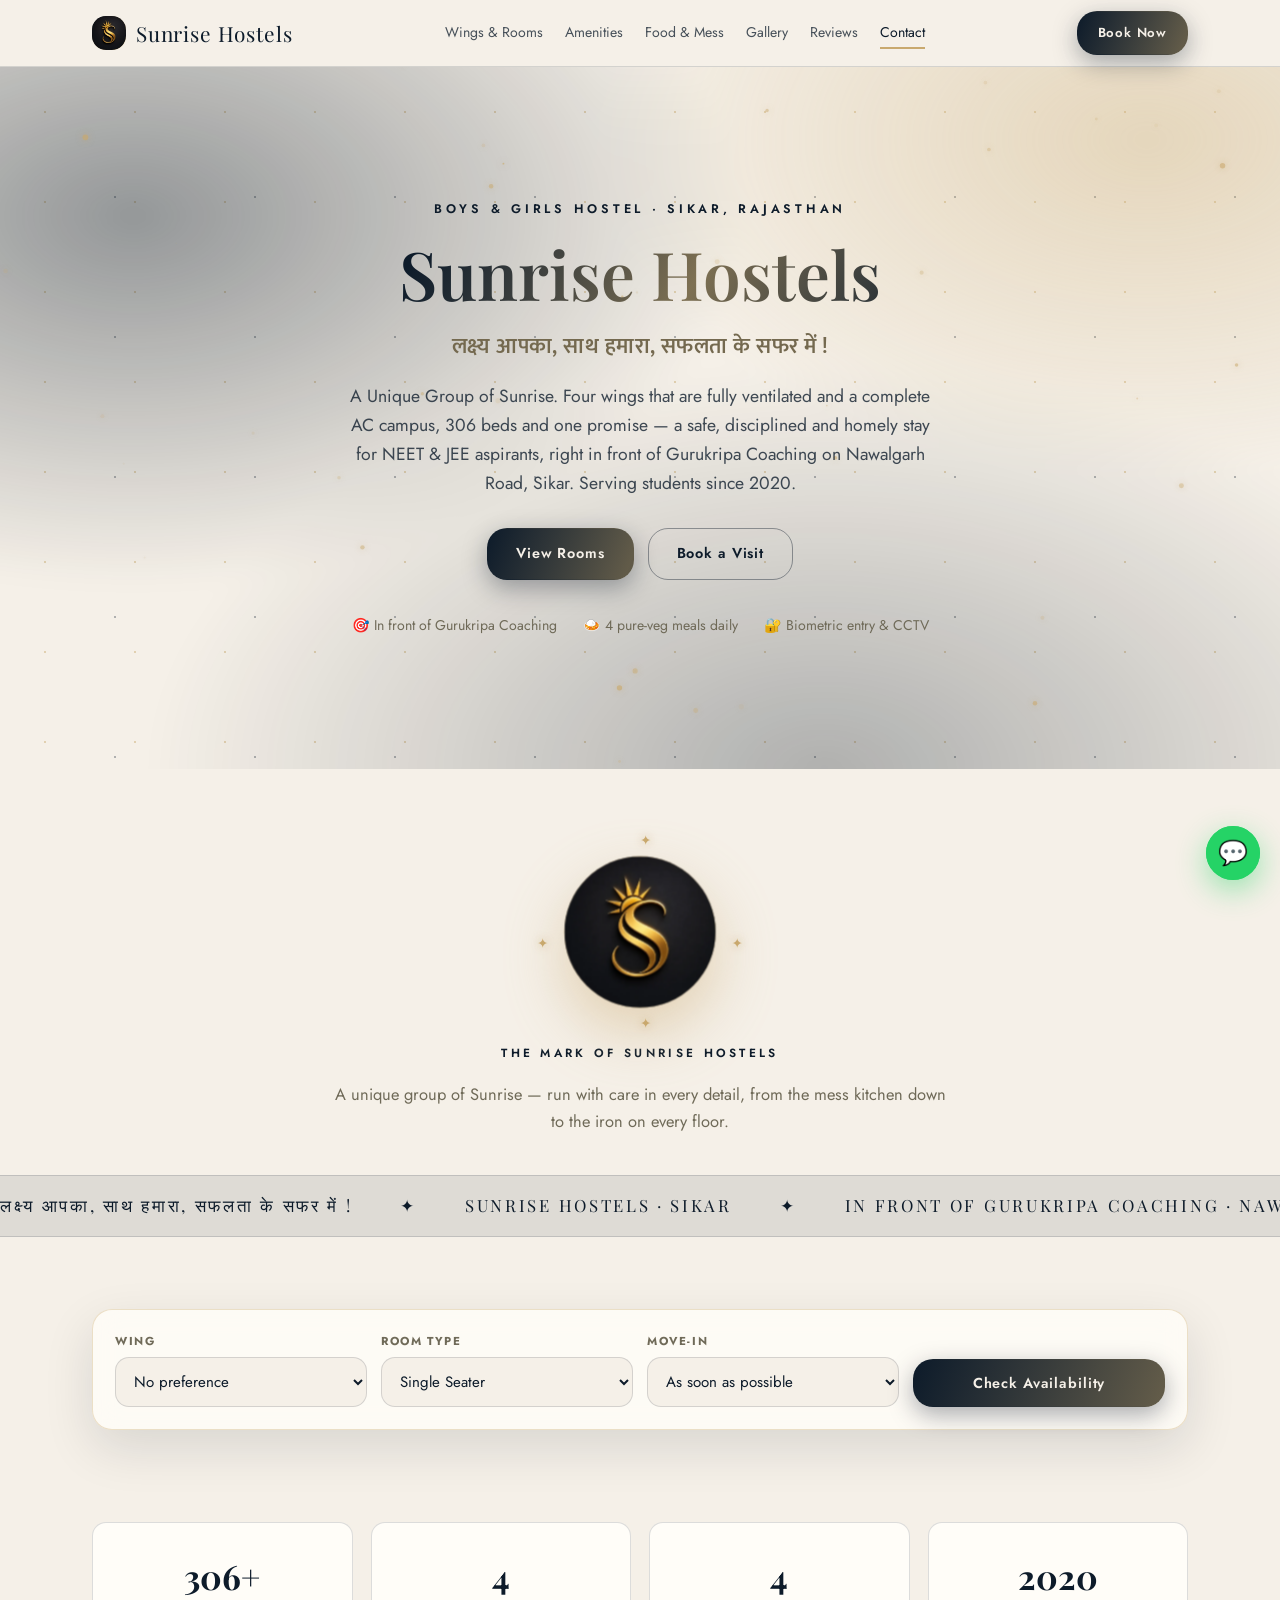
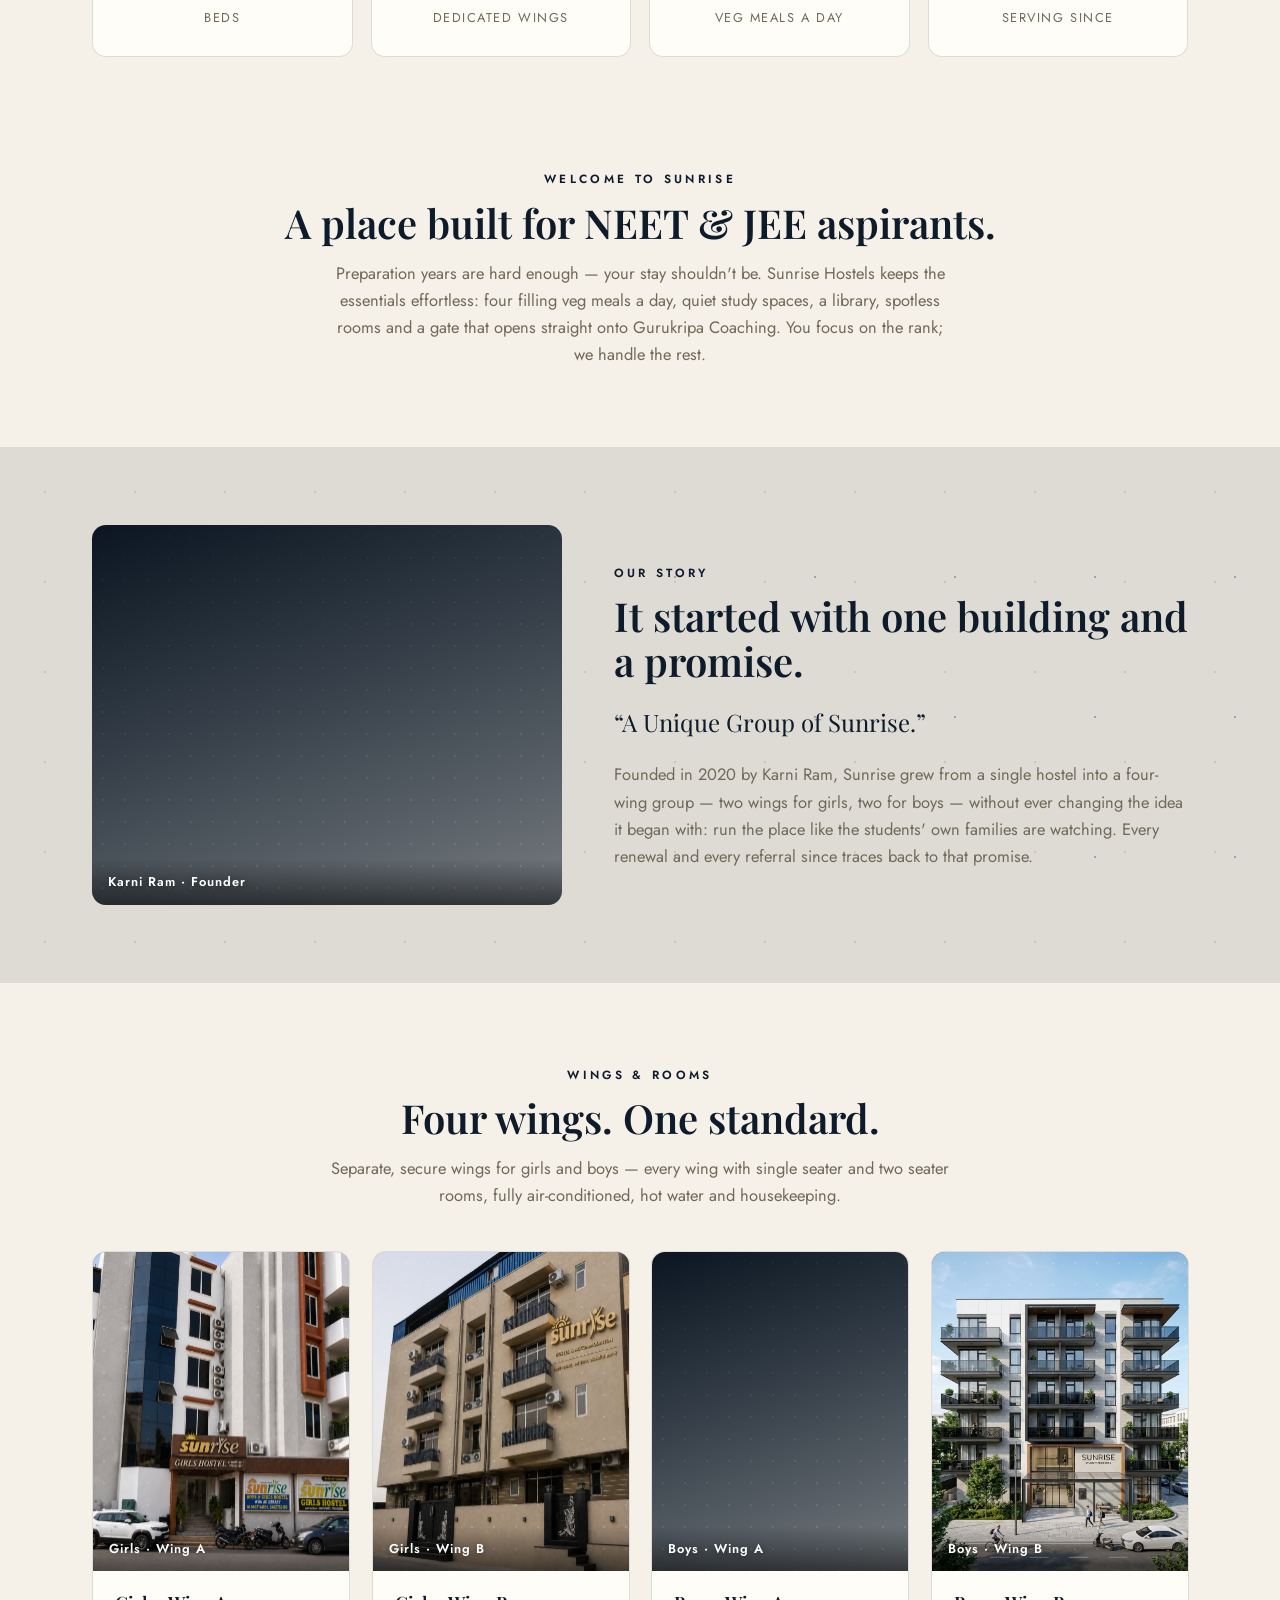
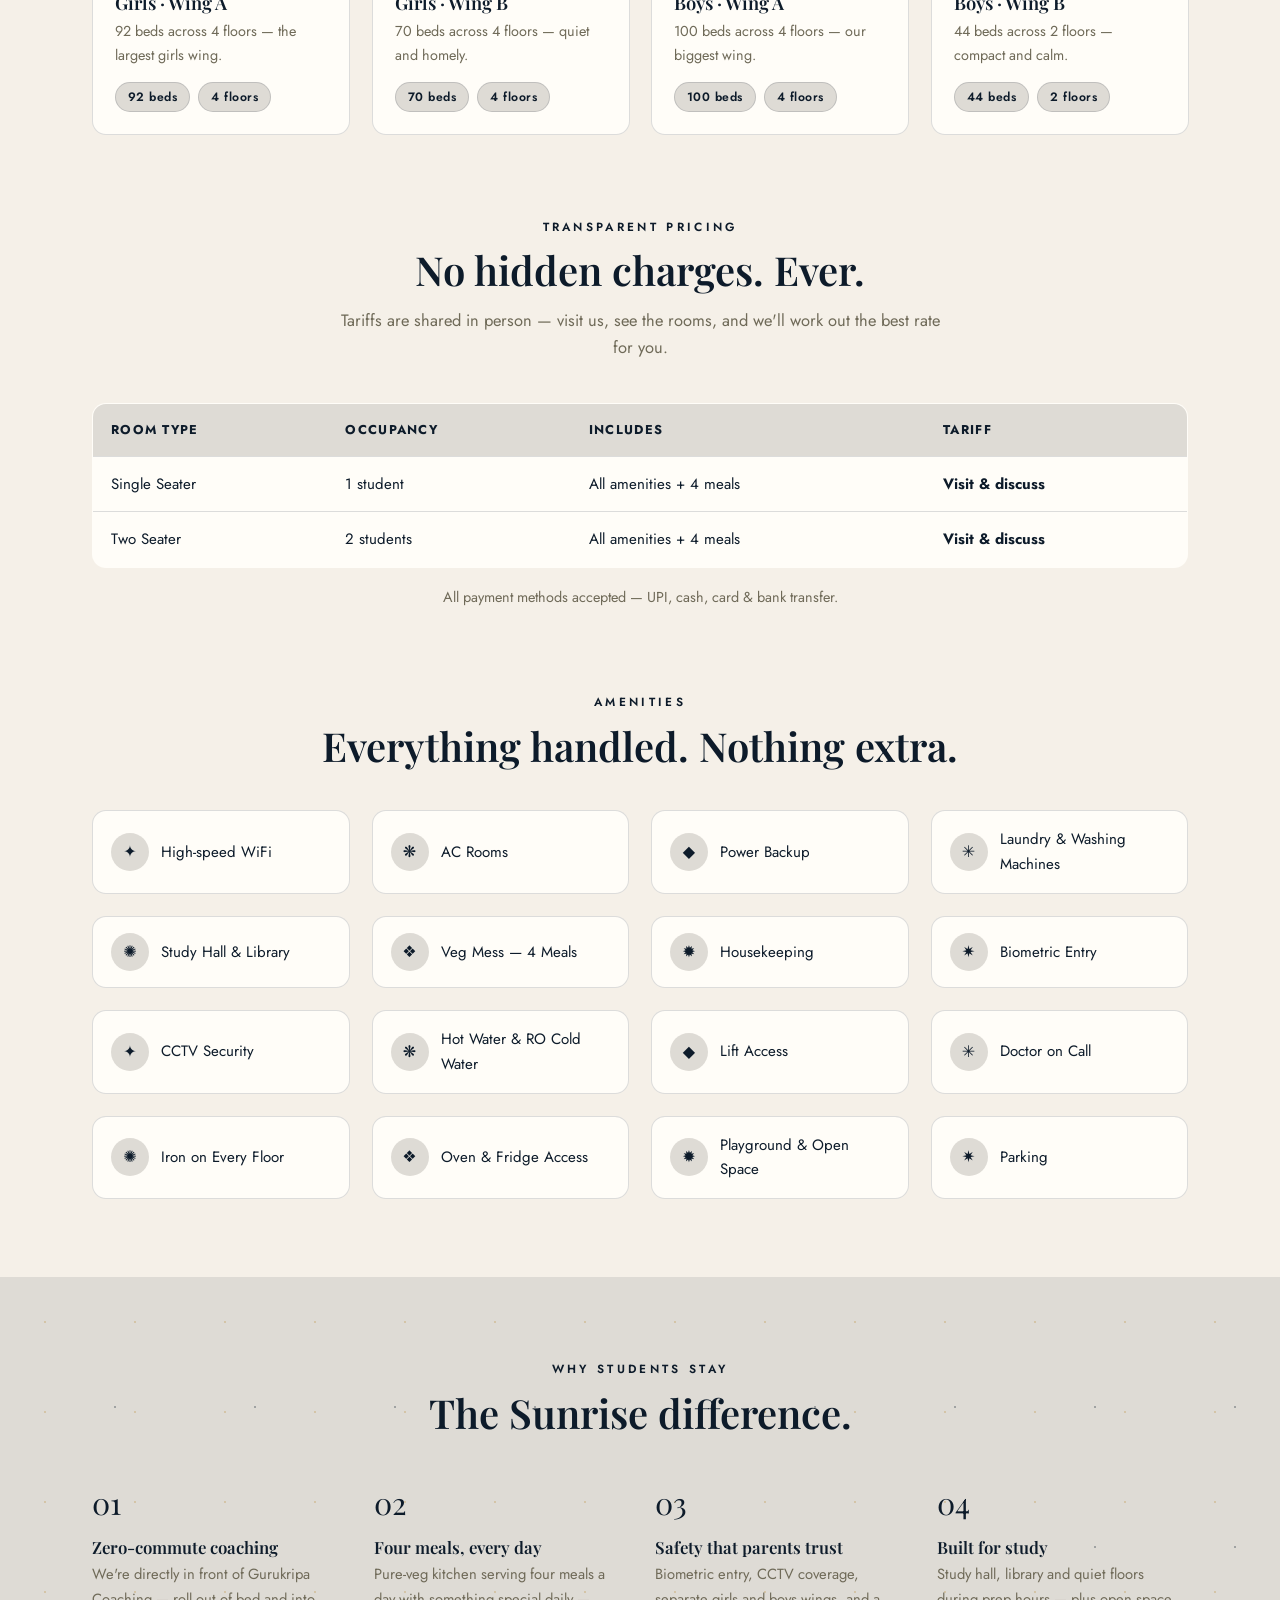
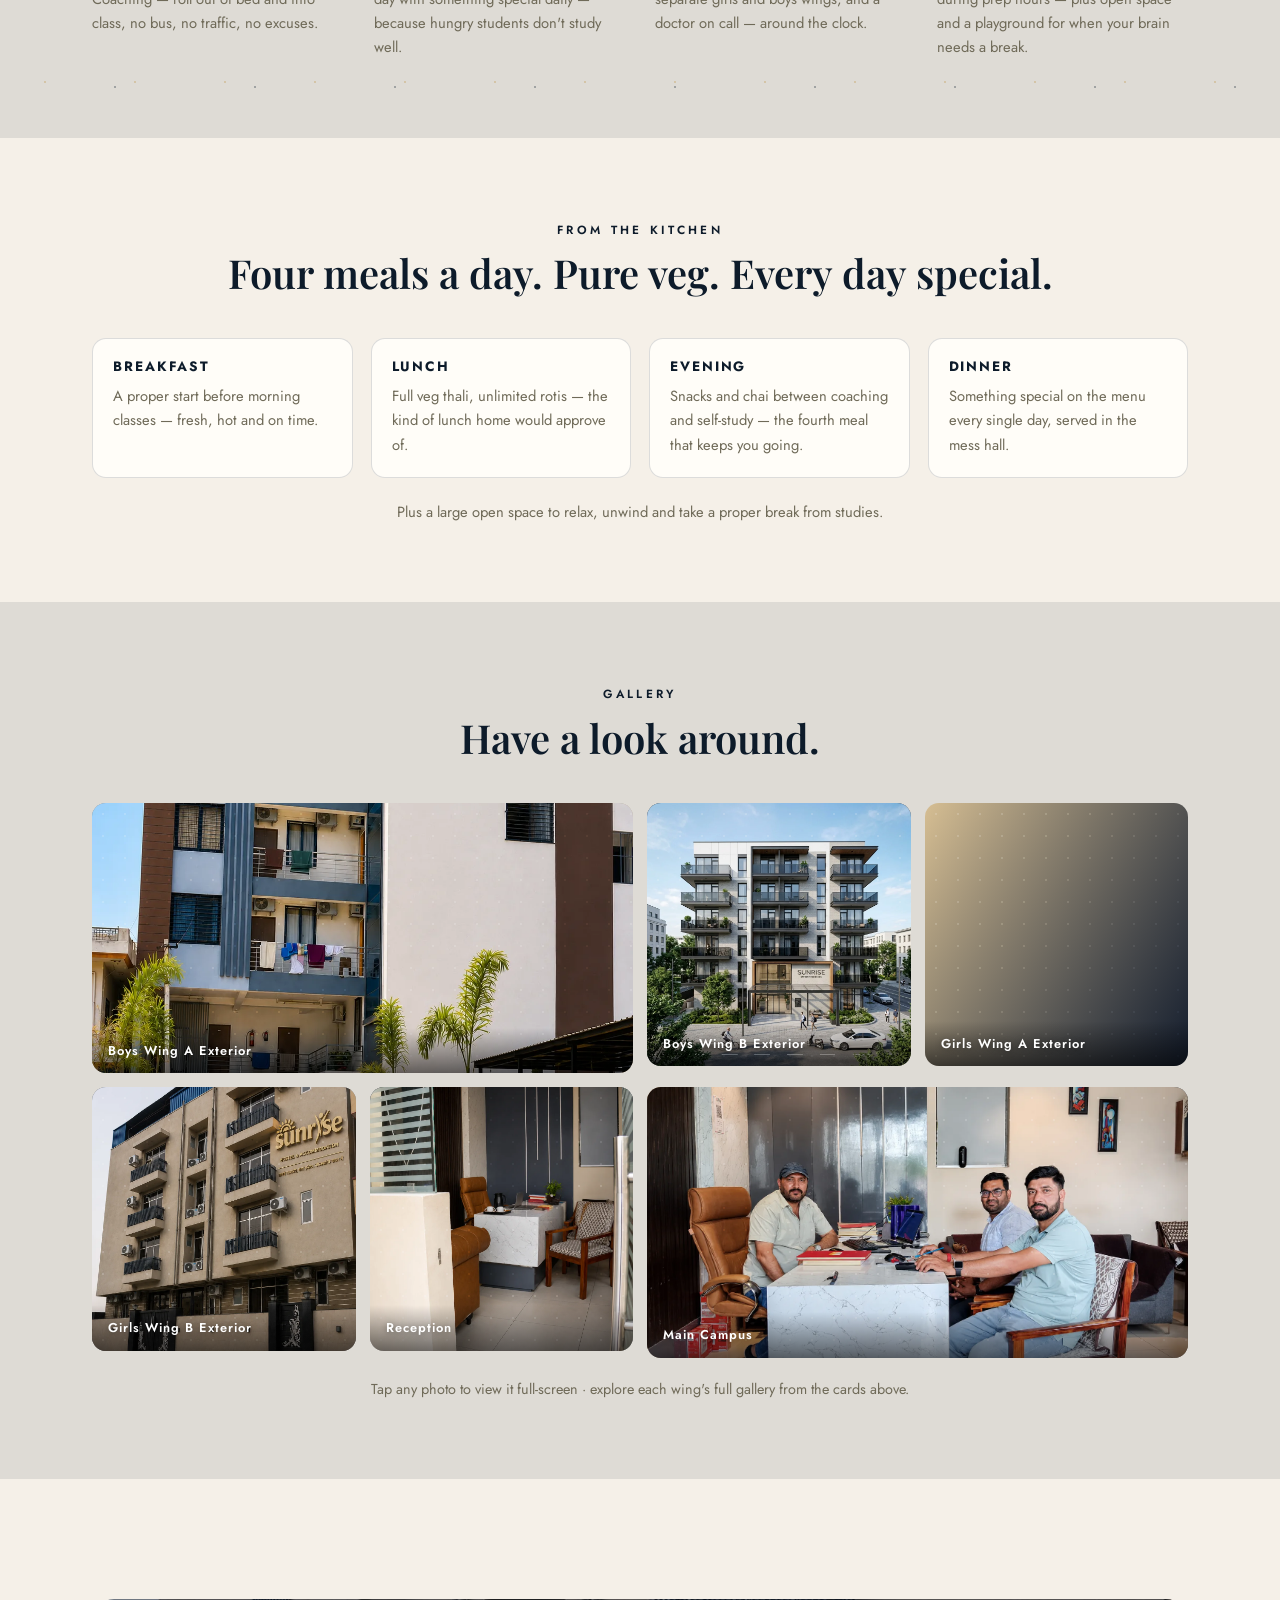
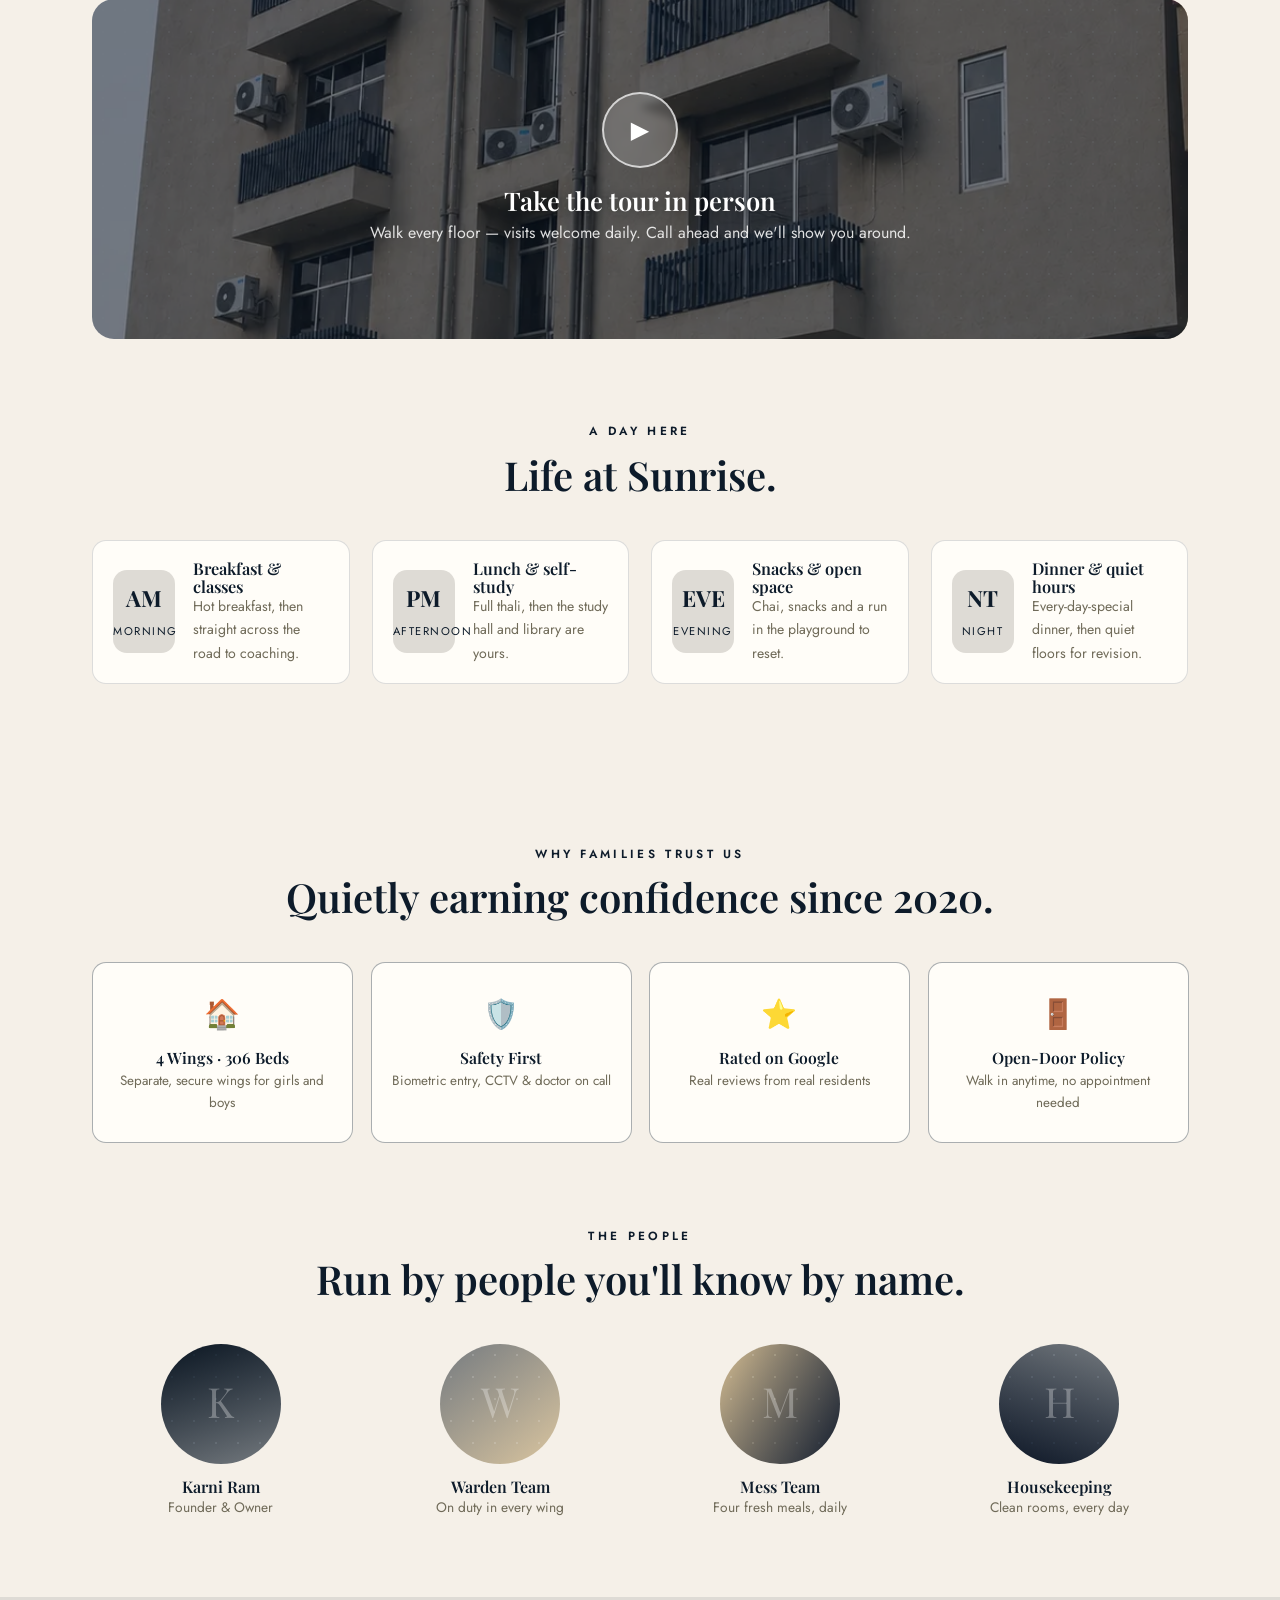
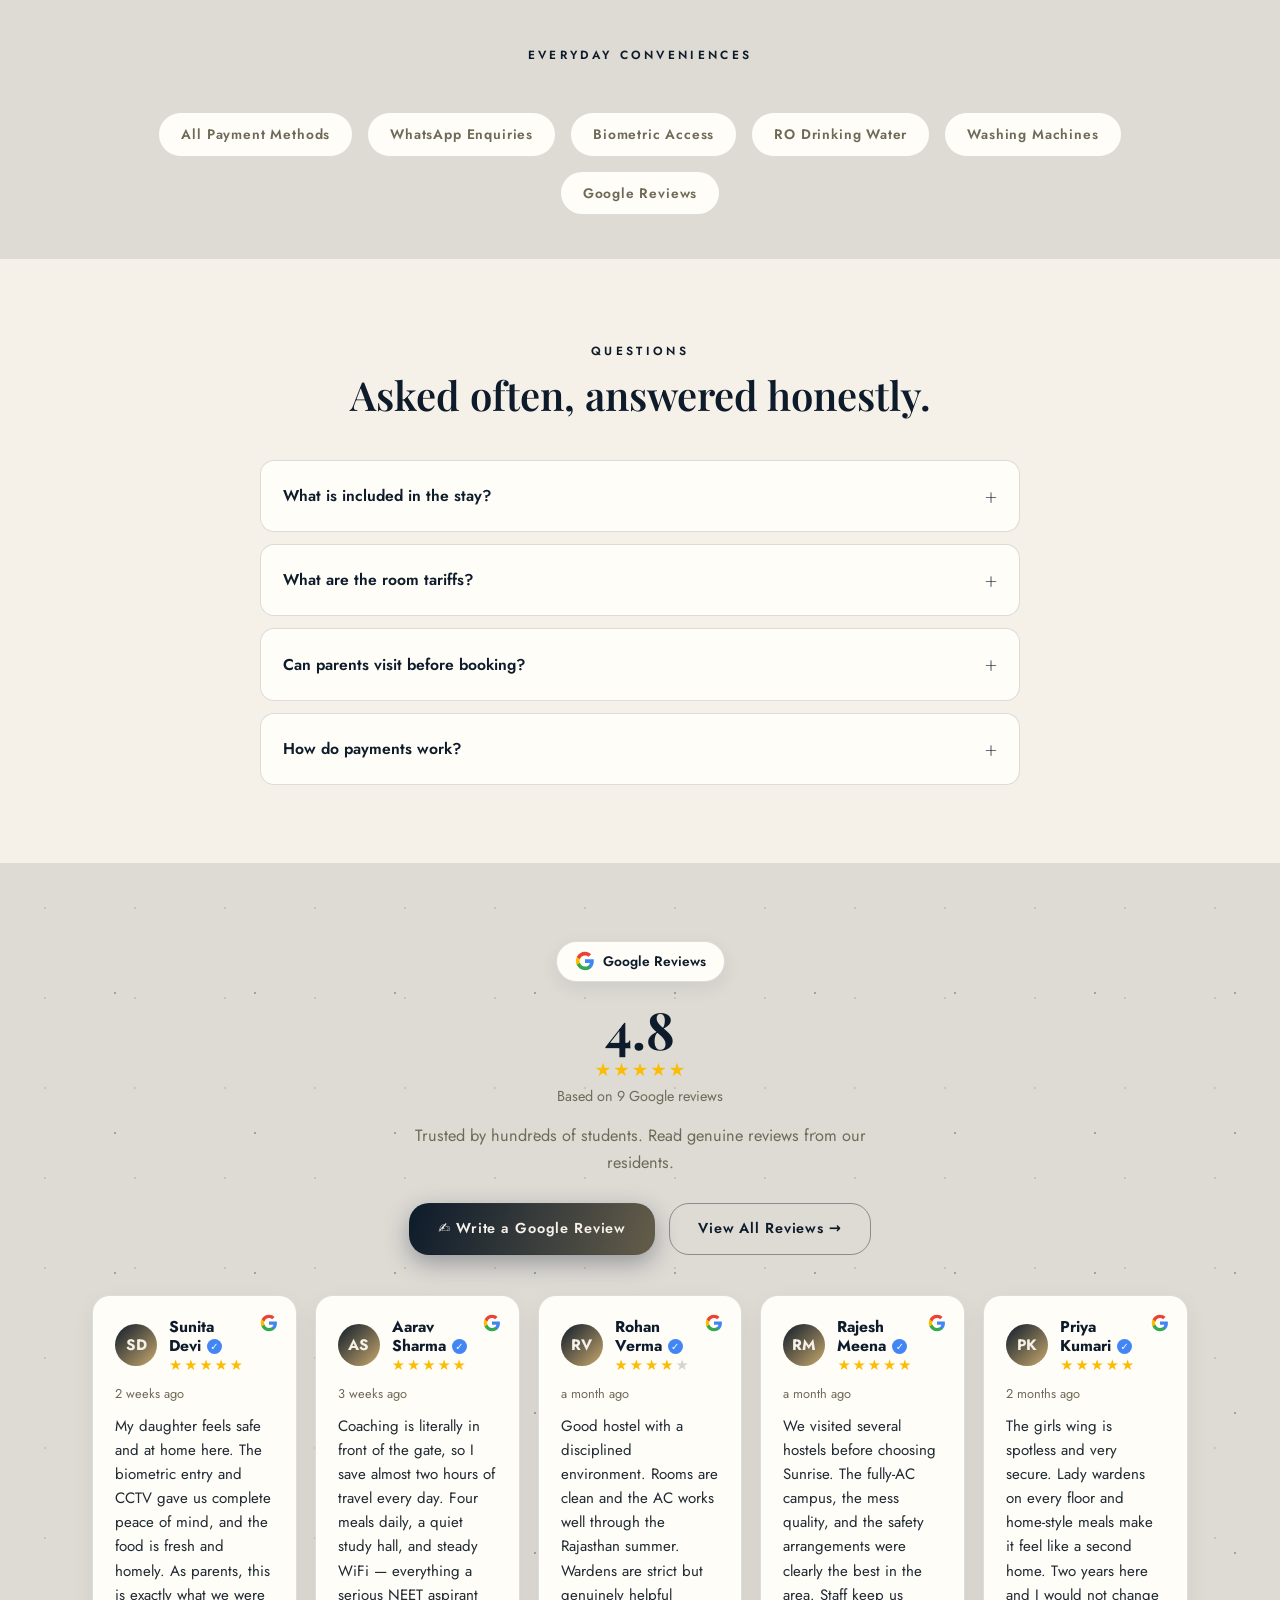
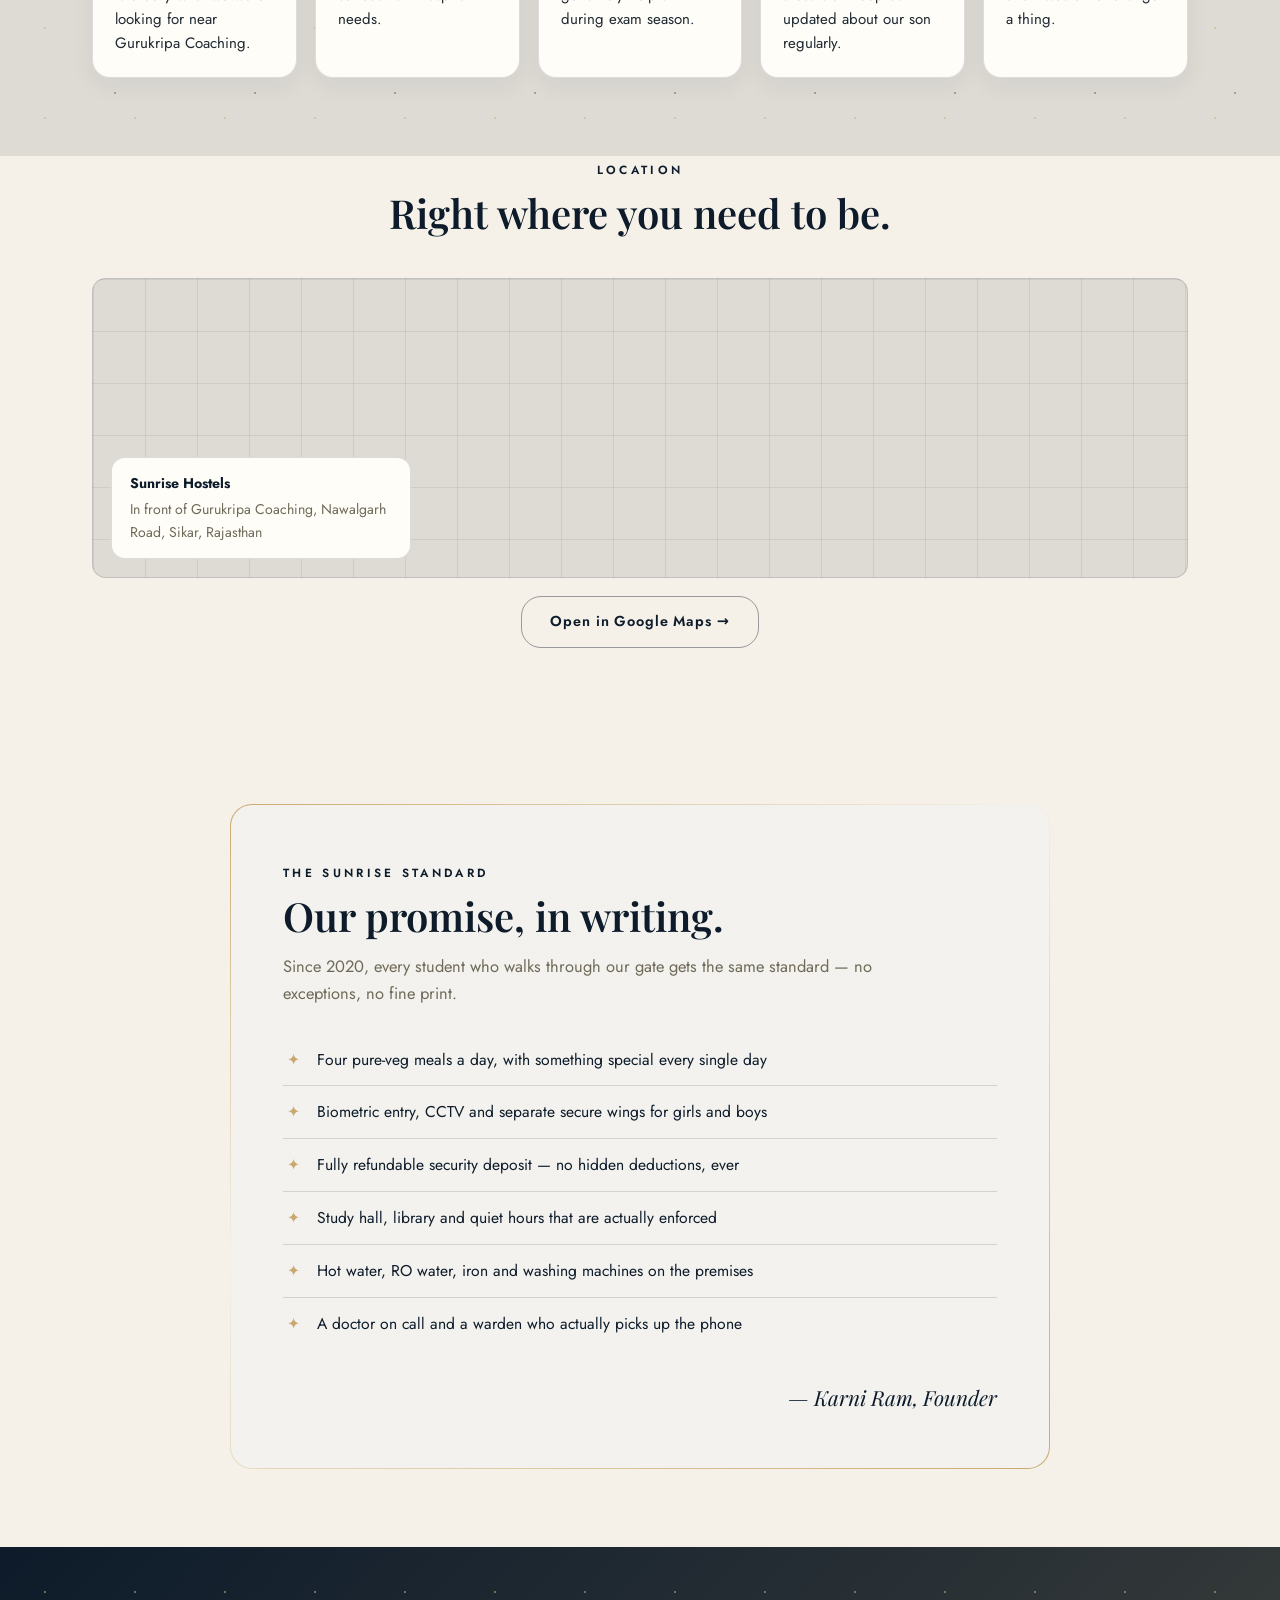
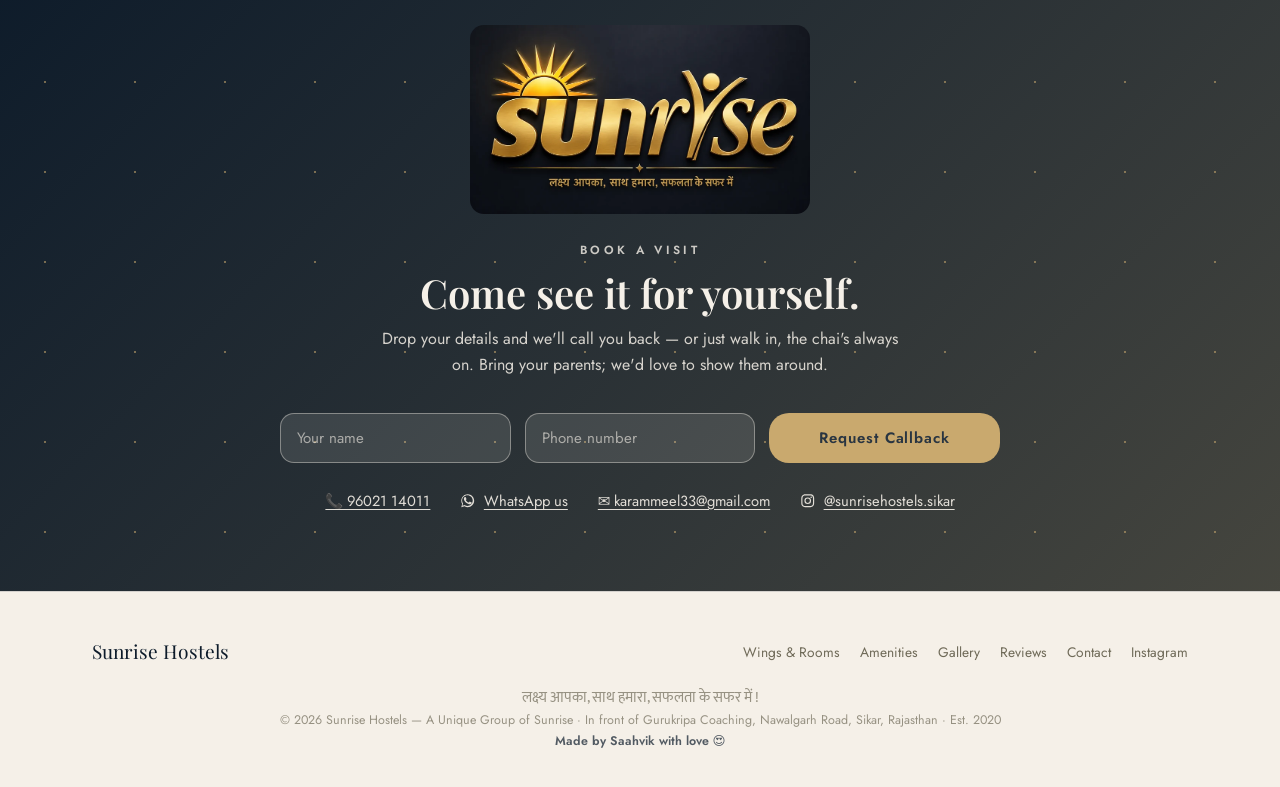
==== index.html @ 2a2e4562 "feat: initialize project structure with gallery, assets, and Google reviews integration" ====
<!DOCTYPE html>
<html lang="en">
<head>
  <meta charset="UTF-8" />
  <meta name="viewport" content="width=device-width, initial-scale=1.0" />
  <title>Sunrise Hostels · Sikar — लक्ष्य आपका, साथ हमारा, सफलता के सफर में ! | Boys &amp; Girls Hostel for NEET &amp; JEE Students</title>
  <meta name="description" content="Sunrise Hostels, Sikar — लक्ष्य आपका, साथ हमारा, सफलता के सफर में ! Boys & girls hostel in front of Gurukripa Coaching, Nawalgarh Road. 4 wings, 306 beds, single & two seater rooms, 4 pure-veg meals daily, biometric entry, CCTV, library & study hall. Est. 2020." />
  <meta property="og:title" content="Sunrise Hostels · Sikar — लक्ष्य आपका, साथ हमारा, सफलता के सफर में !" />
  <meta property="og:description" content="Boys & girls hostel for NEET & JEE aspirants, in front of Gurukripa Coaching, Nawalgarh Road, Sikar. 4 wings · 306 beds · 4 veg meals daily." />
  <meta property="og:image" content="images/sunrise logo/sUNRISE.webp" />
  <link rel="preconnect" href="https://fonts.googleapis.com" />
  <link rel="preconnect" href="https://fonts.gstatic.com" crossorigin />
  <!-- Load fonts without blocking first paint; fall back to system fonts until ready -->
  <link rel="preload" as="style" href="https://fonts.googleapis.com/css2?family=Playfair+Display:ital,wght@0,500;0,600;0,700;1,500&family=Jost:wght@400;500;600;700&family=Mukta:wght@500;600;700&display=swap" />
  <link href="https://fonts.googleapis.com/css2?family=Playfair+Display:ital,wght@0,500;0,600;0,700;1,500&family=Jost:wght@400;500;600;700&family=Mukta:wght@500;600;700&display=swap" rel="stylesheet" media="print" onload="this.media='all'" />
  <noscript><link href="https://fonts.googleapis.com/css2?family=Playfair+Display:ital,wght@0,500;0,600;0,700;1,500&family=Jost:wght@400;500;600;700&family=Mukta:wght@500;600;700&display=swap" rel="stylesheet" /></noscript>
  <!-- Favicons — Google Search supported formats (ICO/PNG/SVG). Relative paths
       so they resolve whether the site is served from a root domain or a subpath. -->
  <link rel="icon" href="favicon.ico" sizes="any" />
  <link rel="shortcut icon" href="favicon.ico" />
  <link rel="icon" type="image/png" sizes="96x96" href="favicon-96x96.png" />
  <link rel="icon" type="image/png" sizes="48x48" href="favicon-48x48.png" />
  <link rel="apple-touch-icon" sizes="180x180" href="apple-touch-icon.png" />
  <link rel="manifest" href="site.webmanifest" />
  <meta name="theme-color" content="#0d1b2a" />
  <link rel="stylesheet" href="assets/css/style.css" />
  <link rel="stylesheet" href="assets/css/google-reviews.css" />
</head>
<body>

  <!-- ======================= Preloader ======================= -->
  <div class="preloader" id="preloader" aria-hidden="true">
    <div class="preloader__sun">
      <span class="preloader__rays" aria-hidden="true"></span>
      <img src="images/sunrise%20logo/LOGO.webp" alt="" onerror="this.remove()" />
    </div>
    <div class="preloader__name">SUNRISE HOSTELS</div>
    <div class="preloader__tag hi">लक्ष्य आपका, साथ हमारा, सफलता के सफर में !</div>
    <div class="preloader__bar"><i></i></div>
  </div>

  <!-- ======================= Nav ======================= -->
  <nav class="d-nav">
    <div class="d-wrap d-nav__in">
      <a href="#top" class="d-nav__brand">
        <span class="d-nav__mark">S<img src="images/sunrise%20logo/LOGO.webp" alt="" onerror="this.remove()" /></span>
        Sunrise Hostels
      </a>
      <div class="d-nav__links" id="nav-links">
        <a href="#wings">Wings &amp; Rooms</a>
        <a href="#amenities">Amenities</a>
        <a href="#mess">Food &amp; Mess</a>
        <a href="#gallery">Gallery</a>
        <a href="#reviews">Reviews</a>
        <a href="#visit">Contact</a>
      </div>
      <a href="https://wa.me/919602114011?text=Hi%20Sunrise%20Hostels%2C%20I%27d%20like%20to%20book%20a%20visit." target="_blank" rel="noopener noreferrer" class="d-btn d-btn--primary d-nav__cta">Book Now</a>
      <button class="d-nav__toggle" aria-label="Menu" aria-expanded="false">☰</button>
    </div>
  </nav>

  <!-- ======================= Aurora Hero ======================= -->
  <header id="top" class="d-hero d-hero--aurora pat-sparkle">
    <div class="d-wrap d-hero__grid">
      <div class="d-hero__tag">Boys &amp; Girls Hostel · Sikar, Rajasthan</div>
      <h1 class="d-hero__title">Sunrise Hostels</h1>
      <p class="hero-tagline hi">लक्ष्य आपका, साथ हमारा, सफलता के सफर में !</p>
      <p class="d-hero__sub">
        A Unique Group of Sunrise. Four wings that are fully ventilated and a
        complete AC campus, 306 beds and one promise — a safe, disciplined
        and homely stay for NEET &amp; JEE aspirants, right in front of
        Gurukripa Coaching on Nawalgarh Road, Sikar. Serving students since 2020.
      </p>
      <div class="d-hero__actions">
        <a href="#wings" class="d-btn d-btn--primary">View Rooms</a>
        <a href="#visit" class="d-btn d-btn--ghost">Book a Visit</a>
      </div>
      <div class="d-hero__badges">
        <span>🎯 In front of Gurukripa Coaching</span>
        <span>🍛 4 pure-veg meals daily</span>
        <span>🔐 Biometric entry &amp; CCTV</span>
      </div>
    </div>
  </header>

  <!-- ======================= Luxe: Medallion ======================= -->
  <section class="d-section lux-medallion">
    <div class="d-wrap d-center">
      <div class="coin3d" aria-hidden="true">
        <div class="coin3d__orbit"><i>✦</i><i>✦</i><i>✦</i><i>✦</i></div>
        <div class="coin3d__inner">
          <div class="coin3d__face coin3d__face--front"><span>S</span><img src="images/sunrise%20logo/LOGO.webp" alt="" onerror="this.remove()" /></div>
          <div class="coin3d__face coin3d__face--back"><b>EST.<br />2020</b><small>SIKAR · RAJASTHAN</small></div>
        </div>
      </div>
      <span class="d-kicker" style="margin-top: 26px">The mark of Sunrise Hostels</span>
      <p class="d-lede" style="margin: 6px auto 0">
        A unique group of Sunrise — run with care in every detail, from the mess
        kitchen down to the iron on every floor.
      </p>
    </div>
  </section>

  <!-- ======================= Marquee ======================= -->
  <div class="d-marquee" aria-hidden="true">
    <div class="d-marquee__track">
      <span class="d-marquee__set">
        <span class="hi">लक्ष्य आपका, साथ हमारा, सफलता के सफर में !</span><span>✦</span>
        <span>Sunrise Hostels · Sikar</span><span>✦</span>
        <span>In front of Gurukripa Coaching · Nawalgarh Road</span><span>✦</span>
      </span>
      <span class="d-marquee__set">
        <span class="hi">लक्ष्य आपका, साथ हमारा, सफलता के सफर में !</span><span>✦</span>
        <span>Sunrise Hostels · Sikar</span><span>✦</span>
        <span>In front of Gurukripa Coaching · Nawalgarh Road</span><span>✦</span>
      </span>
    </div>
  </div>

  <!-- ======================= Booking bar ======================= -->
  <section class="d-section" style="padding-top: 30px; padding-bottom: 30px">
    <div class="d-wrap">
      <form class="d-book" id="booking-bar">
        <div>
          <label for="bk-wing">Wing</label>
          <select id="bk-wing" name="wing">
            <option>No preference</option>
            <option>Girls · Wing A</option>
            <option>Girls · Wing B</option>
            <option>Boys · Wing A</option>
            <option>Boys · Wing B</option>
          </select>
        </div>
        <div>
          <label for="bk-room">Room type</label>
          <select id="bk-room" name="room">
            <option>Single Seater</option>
            <option>Two Seater</option>
          </select>
        </div>
        <div>
          <label for="bk-when">Move-in</label>
          <select id="bk-when" name="when">
            <option>As soon as possible</option>
            <option>Within a month</option>
            <option>New session</option>
          </select>
        </div>
        <div class="d-book__cta">
          <button type="submit" class="d-btn d-btn--primary">Check Availability</button>
        </div>
      </form>
    </div>
  </section>

  <!-- ======================= Stats ======================= -->
  <section class="d-section" style="padding-top: 20px; padding-bottom: 30px">
    <div class="d-wrap">
      <div class="d-stats">
        <div class="d-stat reveal"><b data-count="306" data-suffix="+">306+</b><span>Beds</span></div>
        <div class="d-stat reveal"><b data-count="4">4</b><span>Dedicated wings</span></div>
        <div class="d-stat reveal"><b data-count="4">4</b><span>Veg meals a day</span></div>
        <div class="d-stat reveal"><b data-count="2020">2020</b><span>Serving since</span></div>
      </div>
    </div>
  </section>

  <!-- ======================= About ======================= -->
  <section class="d-section">
    <div class="d-wrap d-center">
      <span class="d-kicker">Welcome to Sunrise</span>
      <h2 class="d-h2">A place built for NEET &amp; JEE aspirants.</h2>
      <p class="d-lede">
        Preparation years are hard enough — your stay shouldn't be. Sunrise Hostels
        keeps the essentials effortless: four filling veg meals a day, quiet study
        spaces, a library, spotless rooms and a gate that opens straight onto
        Gurukripa Coaching. You focus on the rank; we handle the rest.
      </p>
    </div>
  </section>

  <!-- ======================= Story ======================= -->
  <section class="d-section d-section--tint pat-sparkle">
    <div class="d-wrap d-story">
      <div class="d-visual d-visual--1 reveal" data-img="images/SPECIAL/Karni Ram">
        <span class="d-visual__glyph">K</span>
        <span class="d-visual__label">Karni Ram · Founder</span>
      </div>
      <div>
        <span class="d-kicker">Our story</span>
        <h2 class="d-h2">It started with one building and a promise.</h2>
        <blockquote>&ldquo;A Unique Group of Sunrise.&rdquo;</blockquote>
        <p class="d-lede">
          Founded in 2020 by Karni Ram, Sunrise grew from a single hostel into a
          four-wing group — two wings for girls, two for boys — without ever
          changing the idea it began with: run the place like the students' own
          families are watching. Every renewal and every referral since traces
          back to that promise.
        </p>
      </div>
    </div>
  </section>

  <!-- ======================= Wings & Rooms ======================= -->
  <section id="wings" class="d-section">
    <div class="d-wrap">
      <div class="d-center">
        <span class="d-kicker">Wings &amp; rooms</span>
        <h2 class="d-h2">Four wings. One standard.</h2>
        <p class="d-lede" style="margin: 0 auto">
          Separate, secure wings for girls and boys — every wing with single seater
          and two seater rooms, fully air-conditioned, hot water and housekeeping.
        </p>
      </div>
      <div class="d-grid d-grid--4">
        <a href="wing-gallery.html?wing=girls-a" class="d-card-link">
          <article class="d-card reveal" data-tilt>
            <div class="d-visual d-visual--0" data-img="images/Girls/Wing A/Building|images/Girls/Wing A/1"><span class="d-visual__glyph">G</span><span class="d-visual__label">Girls · Wing A</span></div>
            <div class="d-card__body">
              <h3 class="d-card__title">Girls · Wing A</h3>
              <p class="d-card__meta">92 beds across 4 floors — the largest girls wing.</p>
              <div class="d-card__chips"><span>92 beds</span><span>4 floors</span></div>
            </div>
          </article>
        </a>
        <a href="wing-gallery.html?wing=girls-b" class="d-card-link">
          <article class="d-card reveal" data-tilt>
            <div class="d-visual d-visual--2" data-img="images/Girls/Wing B/Building|images/Girls/Wing B/1"><span class="d-visual__glyph">G</span><span class="d-visual__label">Girls · Wing B</span></div>
            <div class="d-card__body">
              <h3 class="d-card__title">Girls · Wing B</h3>
              <p class="d-card__meta">70 beds across 4 floors — quiet and homely.</p>
              <div class="d-card__chips"><span>70 beds</span><span>4 floors</span></div>
            </div>
          </article>
        </a>
        <a href="wing-gallery.html?wing=boys-a" class="d-card-link">
          <article class="d-card reveal" data-tilt>
            <div class="d-visual d-visual--1" data-img="images/boys/Wing A/Building|images/boys/Wing A/1"><span class="d-visual__glyph">B</span><span class="d-visual__label">Boys · Wing A</span></div>
            <div class="d-card__body">
              <h3 class="d-card__title">Boys · Wing A</h3>
              <p class="d-card__meta">100 beds across 4 floors — our biggest wing.</p>
              <div class="d-card__chips"><span>100 beds</span><span>4 floors</span></div>
            </div>
          </article>
        </a>
        <a href="wing-gallery.html?wing=boys-b" class="d-card-link">
          <article class="d-card reveal" data-tilt>
            <div class="d-visual d-visual--3" data-img="images/boys/Wing B/Building|images/boys/Wing B/1"><span class="d-visual__glyph">B</span><span class="d-visual__label">Boys · Wing B</span></div>
            <div class="d-card__body">
              <h3 class="d-card__title">Boys · Wing B</h3>
              <p class="d-card__meta">44 beds across 2 floors — compact and calm.</p>
              <div class="d-card__chips"><span>44 beds</span><span>2 floors</span></div>
            </div>
          </article>
        </a>
      </div>
    </div>
  </section>

  <!-- ======================= Tariff table ======================= -->
  <section class="d-section" style="padding-top: 0">
    <div class="d-wrap">
      <div class="d-center">
        <span class="d-kicker">Transparent pricing</span>
        <h2 class="d-h2">No hidden charges. Ever.</h2>
        <p class="d-lede" style="margin: 0 auto">
          Tariffs are shared in person — visit us, see the rooms, and we'll work
          out the best rate for you.
        </p>
      </div>
      <div class="d-tablewrap">
        <table class="d-table">
          <thead>
            <tr><th>Room type</th><th>Occupancy</th><th>Includes</th><th>Tariff</th></tr>
          </thead>
          <tbody>
            <tr>
              <td>Single Seater</td>
              <td>1 student</td>
              <td>All amenities + 4 meals</td>
              <td>Visit &amp; discuss</td>
            </tr>
            <tr>
              <td>Two Seater</td>
              <td>2 students</td>
              <td>All amenities + 4 meals</td>
              <td>Visit &amp; discuss</td>
            </tr>
          </tbody>
        </table>
      </div>
      <p class="d-center" style="margin-top: 18px; color: var(--d-muted); font-size: 0.9rem">
        All payment methods accepted — UPI, cash, card &amp; bank transfer.
      </p>
    </div>
  </section>

  <!-- ======================= Amenities ======================= -->
  <section id="amenities" class="d-section" style="padding-top: 0">
    <div class="d-wrap">
      <div class="d-center">
        <span class="d-kicker">Amenities</span>
        <h2 class="d-h2">Everything handled. Nothing extra.</h2>
      </div>
      <div class="d-grid d-grid--4">
        <div class="d-amen reveal"><span class="d-amen__dot">✦</span>High-speed WiFi</div>
        <div class="d-amen reveal"><span class="d-amen__dot">❋</span>AC Rooms</div>
        <div class="d-amen reveal"><span class="d-amen__dot">◆</span>Power Backup</div>
        <div class="d-amen reveal"><span class="d-amen__dot">✳</span>Laundry &amp; Washing Machines</div>
        <div class="d-amen reveal"><span class="d-amen__dot">✺</span>Study Hall &amp; Library</div>
        <div class="d-amen reveal"><span class="d-amen__dot">❖</span>Veg Mess — 4 Meals</div>
        <div class="d-amen reveal"><span class="d-amen__dot">✹</span>Housekeeping</div>
        <div class="d-amen reveal"><span class="d-amen__dot">✷</span>Biometric Entry</div>
        <div class="d-amen reveal"><span class="d-amen__dot">✦</span>CCTV Security</div>
        <div class="d-amen reveal"><span class="d-amen__dot">❋</span>Hot Water &amp; RO Cold Water</div>
        <div class="d-amen reveal"><span class="d-amen__dot">◆</span>Lift Access</div>
        <div class="d-amen reveal"><span class="d-amen__dot">✳</span>Doctor on Call</div>
        <div class="d-amen reveal"><span class="d-amen__dot">✺</span>Iron on Every Floor</div>
        <div class="d-amen reveal"><span class="d-amen__dot">❖</span>Oven &amp; Fridge Access</div>
        <div class="d-amen reveal"><span class="d-amen__dot">✹</span>Playground &amp; Open Space</div>
        <div class="d-amen reveal"><span class="d-amen__dot">✷</span>Parking</div>
      </div>
    </div>
  </section>

  <!-- ======================= Features ======================= -->
  <section class="d-section d-section--tint pat-sparkle">
    <div class="d-wrap">
      <div class="d-center">
        <span class="d-kicker">Why students stay</span>
        <h2 class="d-h2">The Sunrise difference.</h2>
      </div>
      <div class="d-feat">
        <div class="d-feat__item reveal">
          <span class="d-feat__num">01</span>
          <h4>Zero-commute coaching</h4>
          <p>We're directly in front of Gurukripa Coaching — roll out of bed and into class, no bus, no traffic, no excuses.</p>
        </div>
        <div class="d-feat__item reveal">
          <span class="d-feat__num">02</span>
          <h4>Four meals, every day</h4>
          <p>Pure-veg kitchen serving four meals a day with something special daily — because hungry students don't study well.</p>
        </div>
        <div class="d-feat__item reveal">
          <span class="d-feat__num">03</span>
          <h4>Safety that parents trust</h4>
          <p>Biometric entry, CCTV coverage, separate girls and boys wings, and a doctor on call — around the clock.</p>
        </div>
        <div class="d-feat__item reveal">
          <span class="d-feat__num">04</span>
          <h4>Built for study</h4>
          <p>Study hall, library and quiet floors during prep hours — plus open space and a playground for when your brain needs a break.</p>
        </div>
      </div>
    </div>
  </section>

  <!-- ======================= Mess ======================= -->
  <section id="mess" class="d-section">
    <div class="d-wrap">
      <div class="d-center">
        <span class="d-kicker">From the kitchen</span>
        <h2 class="d-h2">Four meals a day. Pure veg. Every day special.</h2>
      </div>
      <div class="d-mess">
        <div class="d-mess__day reveal">
          <h4>Breakfast</h4>
          <p>A proper start before morning classes — fresh, hot and on time.</p>
        </div>
        <div class="d-mess__day reveal">
          <h4>Lunch</h4>
          <p>Full veg thali, unlimited rotis — the kind of lunch home would approve of.</p>
        </div>
        <div class="d-mess__day reveal">
          <h4>Evening</h4>
          <p>Snacks and chai between coaching and self-study — the fourth meal that keeps you going.</p>
        </div>
        <div class="d-mess__day reveal">
          <h4>Dinner</h4>
          <p>Something special on the menu every single day, served in the mess hall.</p>
        </div>
      </div>
      <p class="d-center" style="margin-top: 22px; color: var(--d-muted); font-size: 0.92rem">
        Plus a large open space to relax, unwind and take a proper break from studies.
      </p>
    </div>
  </section>

  <!-- ======================= Gallery ======================= -->
  <section id="gallery" class="d-section d-section--tint">
    <div class="d-wrap">
      <div class="d-center">
        <span class="d-kicker">Gallery</span>
        <h2 class="d-h2">Have a look around.</h2>
      </div>
      <div class="d-gallery">
        <div class="d-visual d-visual--0 reveal" data-img="images/SPECIAL/Building Exterior_B_A"><span class="d-visual__label">Boys Wing A Exterior</span></div>
        <div class="d-visual d-visual--1 reveal" data-img="images/SPECIAL/Building Exterior_B_B"><span class="d-visual__label">Boys Wing B Exterior</span></div>
        <div class="d-visual d-visual--2 reveal" data-img="images/SPECIAL/Building Exterior_G_A"><span class="d-visual__label">Girls Wing A Exterior</span></div>
        <div class="d-visual d-visual--3 reveal" data-img="images/SPECIAL/Building Exterior_G_B"><span class="d-visual__label">Girls Wing B Exterior</span></div>
        <div class="d-visual d-visual--1 reveal" data-img="images/SPECIAL/Reception"><span class="d-visual__label">Reception</span></div>
        <div class="d-visual d-visual--2 reveal" data-img="images/SPECIAL/Since 2020 · Sikar"><span class="d-visual__label">Main Campus</span></div>
      </div>
      <p class="d-center" style="margin-top: 20px; color: var(--d-muted); font-size: 0.9rem">
        Tap any photo to view it full-screen · explore each wing's full gallery from the cards above.
      </p>
    </div>
  </section>

  <!-- ======================= Virtual tour ======================= -->
  <section class="d-section">
    <div class="d-wrap">
      <div class="d-tour d-visual d-visual--2" data-img="images/Girls/Wing B/Building|images/boys/Wing B/Building" data-img-dim="1">
        <div style="position: relative; z-index: 1">
          <div class="d-tour__play">▶</div>
          <h3>Take the tour in person</h3>
          <p style="opacity: 0.85; margin-top: 6px">Walk every floor — visits welcome daily. Call ahead and we'll show you around.</p>
        </div>
      </div>
    </div>
  </section>

  <!-- ======================= Life at Sunrise ======================= -->
  <section class="d-section" style="padding-top: 0">
    <div class="d-wrap">
      <div class="d-center">
        <span class="d-kicker">A day here</span>
        <h2 class="d-h2">Life at Sunrise.</h2>
      </div>
      <div class="d-grid d-grid--3" style="grid-template-columns: repeat(auto-fit, minmax(250px, 1fr))">
        <div class="d-event reveal">
          <div class="d-event__date"><b>AM</b><span>Morning</span></div>
          <div>
            <h4>Breakfast &amp; classes</h4>
            <p>Hot breakfast, then straight across the road to coaching.</p>
          </div>
        </div>
        <div class="d-event reveal">
          <div class="d-event__date"><b>PM</b><span>Afternoon</span></div>
          <div>
            <h4>Lunch &amp; self-study</h4>
            <p>Full thali, then the study hall and library are yours.</p>
          </div>
        </div>
        <div class="d-event reveal">
          <div class="d-event__date"><b>EVE</b><span>Evening</span></div>
          <div>
            <h4>Snacks &amp; open space</h4>
            <p>Chai, snacks and a run in the playground to reset.</p>
          </div>
        </div>
        <div class="d-event reveal">
          <div class="d-event__date"><b>NT</b><span>Night</span></div>
          <div>
            <h4>Dinner &amp; quiet hours</h4>
            <p>Every-day-special dinner, then quiet floors for revision.</p>
          </div>
        </div>
      </div>
    </div>
  </section>

  <!-- ======================= Testimonials ======================= -->
  <!-- ======================= Trust band ======================= -->
  <section class="d-section">
    <div class="d-wrap">
      <div class="d-center">
        <span class="d-kicker">Why families trust us</span>
        <h2 class="d-h2">Quietly earning confidence since 2020.</h2>
      </div>
      <div class="d-awards">
        <div class="d-award reveal" data-tilt>
          <div class="d-award__medal">🏠</div>
          <h4>4 Wings · 306 Beds</h4>
          <p>Separate, secure wings for girls and boys</p>
        </div>
        <div class="d-award reveal" data-tilt>
          <div class="d-award__medal">🛡️</div>
          <h4>Safety First</h4>
          <p>Biometric entry, CCTV &amp; doctor on call</p>
        </div>
        <div class="d-award reveal" data-tilt>
          <div class="d-award__medal">⭐</div>
          <h4>Rated on Google</h4>
          <p>Real reviews from real residents</p>
        </div>
        <div class="d-award reveal" data-tilt>
          <div class="d-award__medal">🚪</div>
          <h4>Open-Door Policy</h4>
          <p>Walk in anytime, no appointment needed</p>
        </div>
      </div>
    </div>
  </section>

  <!-- ======================= Team ======================= -->
  <section class="d-section" style="padding-top: 0">
    <div class="d-wrap">
      <div class="d-center">
        <span class="d-kicker">The people</span>
        <h2 class="d-h2">Run by people you'll know by name.</h2>
      </div>
      <div class="d-grid d-grid--4">
        <div class="d-team reveal">
          <div class="d-visual d-visual--1"><span class="d-visual__glyph" style="font-size: 2.6rem">K</span></div>
          <h4>Karni Ram</h4>
          <p>Founder &amp; Owner</p>
        </div>
        <div class="d-team reveal">
          <div class="d-visual d-visual--0"><span class="d-visual__glyph" style="font-size: 2.6rem">W</span></div>
          <h4>Warden Team</h4>
          <p>On duty in every wing</p>
        </div>
        <div class="d-team reveal">
          <div class="d-visual d-visual--2"><span class="d-visual__glyph" style="font-size: 2.6rem">M</span></div>
          <h4>Mess Team</h4>
          <p>Four fresh meals, daily</p>
        </div>
        <div class="d-team reveal">
          <div class="d-visual d-visual--3"><span class="d-visual__glyph" style="font-size: 2.6rem">H</span></div>
          <h4>Housekeeping</h4>
          <p>Clean rooms, every day</p>
        </div>
      </div>
    </div>
  </section>

  <!-- ======================= Facilities strip ======================= -->
  <section class="d-section d-section--tint" style="padding-top: 44px; padding-bottom: 44px">
    <div class="d-wrap d-center">
      <span class="d-kicker">Everyday conveniences</span>
      <div class="d-logos">
        <span>All Payment Methods</span>
        <span>WhatsApp Enquiries</span>
        <span>Biometric Access</span>
        <span>RO Drinking Water</span>
        <span>Washing Machines</span>
        <span>Google Reviews</span>
      </div>
    </div>
  </section>

  <!-- ======================= FAQ ======================= -->
  <section class="d-section">
    <div class="d-wrap">
      <div class="d-center">
        <span class="d-kicker">Questions</span>
        <h2 class="d-h2">Asked often, answered honestly.</h2>
      </div>
      <div class="d-faq">
        <details class="reveal">
          <summary>What is included in the stay?</summary>
          <p>Everything listed above — four pure-veg meals a day, WiFi, housekeeping, hot water, RO drinking water, laundry access, study hall, library and all utilities. The tariff we agree on is the tariff you pay.</p>
        </details>
        <details class="reveal">
          <summary>What are the room tariffs?</summary>
          <p>Tariffs depend on wing and room type (single or two seater) — every room across the campus is fully air-conditioned. Visit us or message on WhatsApp — we'll show you the rooms and discuss the best rate, including any ongoing offers.</p>
        </details>
        <details class="reveal">
          <summary>Can parents visit before booking?</summary>
          <p>Absolutely — we encourage it. Walk in any day or call ahead on 96021 14011 and we'll give you the full tour of the wing you're interested in.</p>
        </details>
        <details class="reveal">
          <summary>How do payments work?</summary>
          <p>All payment methods are accepted — UPI, cash, card and bank transfer.</p>
        </details>
      </div>
    </div>
  </section>

  <!-- ======================= Google Reviews ======================= -->
  <section id="reviews" class="d-section d-section--tint pat-sparkle">
    <div id="google-reviews" class="d-wrap">
      <div id="gr-header"></div>
      <div id="gr-cards" class="gr-cards"></div>
    </div>
  </section>

  <!-- ======================= Location ======================= -->
  <section class="d-section" style="padding-top: 0">
    <div class="d-wrap">
      <div class="d-center">
        <span class="d-kicker">Location</span>
        <h2 class="d-h2">Right where you need to be.</h2>
      </div>
      <div class="d-map">
        <iframe src="https://www.google.com/maps?q=27.60783472919426,75.1481541761642&z=16&output=embed" width="100%" height="100%" style="border:0;" allowfullscreen="" loading="lazy" referrerpolicy="no-referrer-when-downgrade"></iframe>
        <div class="d-map__card" style="z-index: 10;">
          <b>Sunrise Hostels</b>
          <span>In front of Gurukripa Coaching, Nawalgarh Road, Sikar, Rajasthan</span>
        </div>
      </div>
      <div class="d-center" style="margin-top: 18px">
        <a class="d-btn d-btn--ghost" href="https://maps.app.goo.gl/oCR81Cp9rcpMuQ746" target="_blank" rel="noopener noreferrer">Open in Google Maps →</a>
      </div>
    </div>
  </section>

  <!-- ======================= Luxe: Manifesto ======================= -->
  <section class="d-section lux-manifesto">
    <div class="d-wrap">
      <div class="lux-manifesto__card reveal">
        <span class="d-kicker">The Sunrise Standard</span>
        <h2 class="d-h2">Our promise, in writing.</h2>
        <p class="d-lede" style="margin-bottom: 26px">
          Since 2020, every student who walks through our gate gets the same
          standard — no exceptions, no fine print.
        </p>
        <ul>
          <li>Four pure-veg meals a day, with something special every single day</li>
          <li>Biometric entry, CCTV and separate secure wings for girls and boys</li>
          <li>Fully refundable security deposit — no hidden deductions, ever</li>
          <li>Study hall, library and quiet hours that are actually enforced</li>
          <li>Hot water, RO water, iron and washing machines on the premises</li>
          <li>A doctor on call and a warden who actually picks up the phone</li>
        </ul>
        <div class="lux-manifesto__sign">— Karni Ram, Founder</div>
      </div>
    </div>
  </section>

  <!-- ======================= CTA / Contact ======================= -->
  <section id="visit" class="d-section d-section--primary d-cta pat-sparkle">
    <div class="d-wrap">
      <img class="cta-wordmark" src="images/sunrise%20logo/sUNRISE.webp" alt="Sunrise — लक्ष्य आपका, साथ हमारा, सफलता के सफर में !" onerror="this.remove()" />
      <span class="d-kicker">Book a visit</span>
      <h2 class="d-h2">Come see it for yourself.</h2>
      <p>Drop your details and we'll call you back — or just walk in, the chai's always on. Bring your parents; we'd love to show them around.</p>
      <form class="d-contact" id="enquiry-form">
        <input type="text" name="name" placeholder="Your name" aria-label="Your name" required />
        <input type="tel" name="phone" placeholder="Phone number" aria-label="Phone number" required />
        <button type="submit" class="d-btn d-btn--accent">Request Callback</button>
      </form>
      <div class="d-cta__direct">
        <a href="tel:+919602114011">📞 96021 14011</a>
        <a href="https://wa.me/919602114011" target="_blank" rel="noopener noreferrer" class="icon-link"><svg class="icon-link__svg" viewBox="0 0 24 24" fill="currentColor" aria-hidden="true"><path d="M17.47 14.38c-.3-.15-1.77-.87-2.04-.97-.27-.1-.47-.15-.67.15-.2.3-.77.97-.94 1.17-.17.2-.35.22-.65.07-.3-.15-1.25-.46-2.38-1.47-.88-.78-1.47-1.75-1.65-2.05-.17-.3-.02-.46.13-.61.13-.13.3-.35.45-.52.15-.17.2-.3.3-.5.1-.2.05-.37-.02-.52-.07-.15-.67-1.62-.92-2.22-.24-.58-.49-.5-.67-.51-.17-.01-.37-.01-.57-.01-.2 0-.52.07-.79.37-.27.3-1.04 1.02-1.04 2.48 0 1.46 1.07 2.87 1.22 3.07.15.2 2.1 3.2 5.08 4.49.71.31 1.26.49 1.69.62.71.23 1.36.2 1.87.12.57-.09 1.77-.72 2.02-1.42.25-.7.25-1.3.17-1.42-.07-.13-.27-.2-.57-.35Z"/><path d="M12.01 2C6.5 2 2.02 6.48 2.02 12c0 1.85.5 3.58 1.37 5.07L2 22l5.06-1.33A9.95 9.95 0 0 0 12.01 22C17.52 22 22 17.52 22 12S17.52 2 12.01 2Zm0 18.2c-1.63 0-3.16-.44-4.48-1.22l-.32-.19-3.37.88.9-3.29-.21-.34a8.18 8.18 0 0 1-1.26-4.34c0-4.53 3.7-8.22 8.24-8.22 4.53 0 8.22 3.69 8.22 8.22 0 4.54-3.69 8.5-8.22 8.5Z"/></svg><span>WhatsApp us</span></a>
        <a href="mailto:karammeel33@gmail.com">✉️ karammeel33@gmail.com</a>
        <a href="https://www.instagram.com/sunrisehostels.sikar/" target="_blank" rel="noopener noreferrer" class="icon-link"><svg class="icon-link__svg" viewBox="0 0 24 24" fill="currentColor" aria-hidden="true"><path d="M12 2c-2.72 0-3.06.01-4.13.06-1.06.05-1.79.22-2.43.47-.66.26-1.22.6-1.77 1.16-.56.55-.9 1.11-1.16 1.77-.25.64-.42 1.37-.47 2.43C2 8.94 2 9.28 2 12s.01 3.06.06 4.13c.05 1.06.22 1.79.47 2.43.26.66.6 1.22 1.16 1.77.55.56 1.11.9 1.77 1.16.64.25 1.37.42 2.43.47C8.94 22 9.28 22 12 22s3.06-.01 4.13-.06c1.06-.05 1.79-.22 2.43-.47.66-.26 1.22-.6 1.77-1.16.56-.55.9-1.11 1.16-1.77.25-.64.42-1.37.47-2.43.05-1.07.06-1.41.06-4.13s-.01-3.06-.06-4.13c-.05-1.06-.22-1.79-.47-2.43a4.9 4.9 0 0 0-1.16-1.77 4.9 4.9 0 0 0-1.77-1.16c-.64-.25-1.37-.42-2.43-.47C15.06 2.01 14.72 2 12 2Zm0 1.8c2.67 0 2.99.01 4.04.06.98.04 1.5.21 1.86.34.47.18.8.4 1.15.75.35.35.57.68.75 1.15.13.36.29.88.34 1.86.05 1.05.06 1.37.06 4.04s-.01 2.99-.06 4.04c-.04.98-.21 1.5-.34 1.86-.18.47-.4.8-.75 1.15-.35.35-.68.57-1.15.75-.36.13-.88.29-1.86.34-1.05.05-1.37.06-4.04.06s-2.99-.01-4.04-.06c-.98-.04-1.5-.21-1.86-.34a3.1 3.1 0 0 1-1.15-.75 3.1 3.1 0 0 1-.75-1.15c-.13-.36-.29-.88-.34-1.86-.05-1.05-.06-1.37-.06-4.04s.01-2.99.06-4.04c.04-.98.21-1.5.34-1.86.18-.47.4-.8.75-1.15.35-.35.68-.57 1.15-.75.36-.13.88-.29 1.86-.34C9.01 3.81 9.33 3.8 12 3.8Zm0 3.06a5.14 5.14 0 1 0 0 10.28 5.14 5.14 0 0 0 0-10.28Zm0 8.48a3.34 3.34 0 1 1 0-6.68 3.34 3.34 0 0 1 0 6.68Zm6.54-8.68a1.2 1.2 0 1 1-2.4 0 1.2 1.2 0 0 1 2.4 0Z"/></svg><span>@sunrisehostels.sikar</span></a>
      </div>
    </div>
  </section>

  <!-- ======================= Footer ======================= -->
  <footer class="d-foot">
    <div class="d-wrap d-foot__in">
      <div class="d-foot__brand">Sunrise Hostels</div>
      <div class="d-foot__links">
        <a href="#wings">Wings &amp; Rooms</a>
        <a href="#amenities">Amenities</a>
        <a href="#gallery">Gallery</a>
        <a href="#reviews">Reviews</a>
        <a href="#visit">Contact</a>
        <a href="https://www.instagram.com/sunrisehostels.sikar/" target="_blank" rel="noopener noreferrer">Instagram</a>
      </div>
    </div>
    <p class="d-foot__note">
      <span class="hi" style="font-size: 0.92rem">लक्ष्य आपका, साथ हमारा, सफलता के सफर में !</span><br />
      © <span id="year">2026</span> Sunrise Hostels — A Unique Group of Sunrise · In front of Gurukripa Coaching, Nawalgarh Road, Sikar, Rajasthan · Est. 2020<br />
      <a href="https://saahvik.com" target="_blank" rel="noopener noreferrer">Made by Saahvik with love 😍</a>
    </p>
  </footer>

  <!-- WhatsApp float -->
  <a class="wa-float" href="https://wa.me/919602114011?text=Hi%20Sunrise%20Hostels%2C%20I%27d%20like%20to%20enquire%20about%20a%20room." target="_blank" rel="noopener noreferrer" aria-label="Chat on WhatsApp">💬</a>

  <script src="assets/js/reviews-store.js"></script>
  <script src="assets/js/reviews-ui.js"></script>
  <script src="assets/js/google-reviews.js"></script>
  <script src="assets/js/main.js"></script>
  <script src="assets/js/premium.js"></script>
</body>
</html>
---- assets/css/style.css ----
/* =====================================================================
   SUNRISE HOSTELS · Sikar
   Built on Saahvik Template № 100 — "The Saahvik Standard" (Tier 10 · Masterpiece)
   Design system: ivory-navy palette · Playfair Display + Jost · aurora hero
   sparkle pattern · radius 14 · luxe: medallion + manifesto
   ===================================================================== */

:root {
  /* ivory-navy palette (template № 100) */
  --d-bg: #f5f0e8;
  --d-surface: #fffdf8;
  --d-ink: #0d1b2a;
  --d-muted: #6f6a58;
  --d-primary: #0d1b2a;
  --d-accent: #c9a96e;
  --d-on-primary: #f5f0e8;
  --d-radius: 14;
  --d-head: 'Playfair Display', Georgia, serif;
  --d-body: 'Jost', system-ui, sans-serif;

  --soft: color-mix(in srgb, var(--d-primary) 10%, var(--d-bg));
  --line: color-mix(in srgb, var(--d-ink) 14%, transparent);
  --wash: color-mix(in srgb, var(--d-primary) 55%, var(--d-bg));
}

* { margin: 0; padding: 0; box-sizing: border-box; }
html { scroll-behavior: smooth; }

body {
  background: var(--d-bg);
  color: var(--d-ink);
  font-family: var(--d-body);
  line-height: 1.65;
  min-height: 100vh;
  -webkit-font-smoothing: antialiased;
}

h1, h2, h3, h4 {
  font-family: var(--d-head);
  font-weight: 600;
  line-height: 1.12;
  margin: 0;
}

p { margin: 0; }
a { color: inherit; text-decoration: none; }
img { max-width: 100%; display: block; }

::selection { background: color-mix(in srgb, var(--d-primary) 30%, transparent); }

.d-wrap { max-width: 1140px; margin: 0 auto; padding: 0 22px; }

.d-section { padding: 78px 0; }
.d-section--tint { background: var(--soft); }
.d-section--primary {
  background: linear-gradient(135deg, var(--d-primary), color-mix(in srgb, var(--d-primary) 70%, var(--d-accent)));
  color: var(--d-on-primary);
}

.d-kicker {
  display: inline-block;
  font-size: 0.74rem;
  font-weight: 600;
  letter-spacing: 0.28em;
  text-transform: uppercase;
  color: var(--d-primary);
  margin-bottom: 12px;
}
.d-section--primary .d-kicker { color: var(--d-on-primary); opacity: 0.8; }

.d-h2 { font-size: clamp(1.7rem, 3.4vw, 2.5rem); margin-bottom: 14px; }
.d-lede { max-width: 62ch; color: var(--d-muted); font-size: 1.03rem; }
.d-center { text-align: center; }
.d-center .d-lede { margin-left: auto; margin-right: auto; }

/* ---------- Sparkle pattern (template № 100 signature) ---------- */

.pat-sparkle {
  background-image:
    radial-gradient(color-mix(in srgb, var(--d-accent) 45%, transparent) 1px, transparent 1.5px),
    radial-gradient(color-mix(in srgb, var(--d-primary) 30%, transparent) 1px, transparent 1.5px);
  background-size: 90px 90px, 140px 140px;
  background-position: 0 0, 45px 60px;
}

/* sparkle over the primary band keeps its navy gradient underneath */
.d-section--primary.pat-sparkle {
  background-image:
    radial-gradient(color-mix(in srgb, var(--d-accent) 55%, transparent) 1px, transparent 1.5px),
    linear-gradient(135deg, var(--d-primary), color-mix(in srgb, var(--d-primary) 70%, var(--d-accent)));
  background-size: 90px 90px, 100% 100%;
  background-position: 0 0, 0 0;
}

/* ---------- Buttons ---------- */

.d-btn {
  display: inline-flex;
  align-items: center;
  gap: 8px;
  padding: 13px 28px;
  border-radius: calc(var(--d-radius) * 1px + 6px);
  border: 1.5px solid transparent;
  font-family: var(--d-body);
  font-size: 0.9rem;
  font-weight: 600;
  letter-spacing: 0.06em;
  cursor: pointer;
  transition: transform 0.18s ease, box-shadow 0.18s ease, background 0.18s ease;
}
.d-btn:hover { transform: translateY(-2px); }

.d-btn--primary {
  color: var(--d-on-primary);
  box-shadow: 0 8px 24px color-mix(in srgb, var(--d-primary) 35%, transparent);
  /* luxe sheen — Masterpiece Five only */
  background: linear-gradient(110deg, var(--d-primary) 0%, color-mix(in srgb, var(--d-primary) 55%, var(--d-accent)) 50%, var(--d-primary) 100%);
  background-size: 200% 100%;
}
@media (prefers-reduced-motion: no-preference) {
  .d-btn--primary { animation: lux-sheen 5s ease-in-out infinite; }
}
@keyframes lux-sheen {
  0%, 100% { background-position: 0% 0; }
  50% { background-position: 100% 0; }
}

.d-btn--ghost {
  border-color: color-mix(in srgb, currentColor 40%, transparent);
  background: transparent;
  color: inherit;
}

.d-btn--accent {
  background: var(--d-accent);
  color: color-mix(in srgb, var(--d-ink) 88%, var(--d-bg));
  border: none;
  font-size: 0.94rem;
}

/* ---------- Nav ---------- */

.d-nav {
  position: sticky;
  top: 0;
  z-index: 40;
  background: color-mix(in srgb, var(--d-bg) 86%, transparent);
  backdrop-filter: blur(12px);
  -webkit-backdrop-filter: blur(12px);
  border-bottom: 1px solid var(--line);
}

.d-nav__in {
  display: flex;
  align-items: center;
  justify-content: space-between;
  height: 66px;
  gap: 18px;
}

.d-nav__brand {
  font-family: var(--d-head);
  font-size: 1.3rem;
  letter-spacing: 0.04em;
  display: flex;
  align-items: center;
  gap: 10px;
  white-space: nowrap;
}

.d-nav__mark {
  width: 34px;
  height: 34px;
  border-radius: calc(var(--d-radius) * 1px);
  background: linear-gradient(135deg, var(--d-primary), var(--d-accent));
  color: var(--d-on-primary);
  display: inline-flex;
  align-items: center;
  justify-content: center;
  font-size: 1rem;
  font-weight: 700;
  flex: none;
}

.d-nav__links { display: flex; gap: 22px; font-size: 0.88rem; }
.d-nav__links a { opacity: 0.75; transition: opacity 0.15s ease, color 0.15s ease; }
.d-nav__links a:hover { opacity: 1; color: var(--d-primary); }

.d-nav__cta { padding: 10px 20px; font-size: 0.82rem; }

.d-nav__toggle {
  display: none;
  background: none;
  border: none;
  font-size: 1.4rem;
  color: var(--d-ink);
  cursor: pointer;
  padding: 4px 8px;
}

@media (max-width: 880px) {
  .d-nav__links {
    display: none;
    position: absolute;
    top: 66px;
    left: 0;
    right: 0;
    flex-direction: column;
    gap: 0;
    background: var(--d-surface);
    border-bottom: 1px solid var(--line);
    padding: 8px 22px 16px;
  }
  .d-nav__links.open { display: flex; }
  .d-nav__links a { padding: 11px 0; border-bottom: 1px solid var(--line); }
  .d-nav__links a:last-child { border-bottom: none; }
  .d-nav__toggle { display: block; }
  .d-nav__cta { display: none; }
}

/* ---------- Aurora hero (template № 100 signature) ---------- */

.d-hero { position: relative; overflow: hidden; }

.d-hero__tag {
  font-size: 0.78rem;
  font-weight: 600;
  letter-spacing: 0.3em;
  text-transform: uppercase;
  color: var(--d-primary);
  margin-bottom: 16px;
}

.d-hero__title { font-size: clamp(2.4rem, 5.6vw, 4.2rem); margin-bottom: 18px; }

/* luxe gradient title — Masterpiece Five only */
.d-hero__title {
  background: linear-gradient(120deg, var(--d-ink) 30%, color-mix(in srgb, var(--d-primary) 40%, var(--d-accent)) 55%, var(--d-ink) 80%);
  -webkit-background-clip: text;
  background-clip: text;
  -webkit-text-fill-color: transparent;
}

.d-hero__sub { font-size: 1.1rem; color: var(--d-muted); max-width: 54ch; margin-bottom: 30px; }
.d-hero__actions { display: flex; flex-wrap: wrap; gap: 14px; }

.d-hero--aurora {
  min-height: 78vh;
  display: flex;
  align-items: center;
  text-align: center;
  color: var(--d-ink);
}
.d-hero--aurora::before {
  content: '';
  position: absolute;
  inset: -40%;
  background:
    radial-gradient(38% 42% at 28% 34%, color-mix(in srgb, var(--d-primary) 42%, transparent), transparent 70%),
    radial-gradient(34% 38% at 72% 28%, color-mix(in srgb, var(--d-accent) 36%, transparent), transparent 70%),
    radial-gradient(42% 46% at 58% 78%, color-mix(in srgb, var(--d-primary) 30%, transparent), transparent 70%);
  filter: blur(10px);
}
@media (prefers-reduced-motion: no-preference) {
  .d-hero--aurora::before { animation: d-aurora 16s ease-in-out infinite alternate; }
}
@keyframes d-aurora {
  0% { transform: rotate(0deg) scale(1); }
  100% { transform: rotate(8deg) scale(1.12); }
}
.d-hero--aurora .d-hero__grid { position: relative; width: 100%; padding: 96px 0; }
.d-hero--aurora .d-hero__sub { margin-left: auto; margin-right: auto; color: color-mix(in srgb, var(--d-ink) 78%, transparent); }
.d-hero--aurora .d-hero__actions { justify-content: center; }

.d-hero__badges {
  display: flex;
  flex-wrap: wrap;
  justify-content: center;
  gap: 12px 26px;
  margin-top: 34px;
  font-size: 0.88rem;
  color: var(--d-muted);
}

/* ---------- Visual placeholder tiles ---------- */

.d-visual {
  position: relative;
  border-radius: calc(var(--d-radius) * 1px);
  overflow: hidden;
  display: flex;
  align-items: flex-end;
  min-height: 180px;
  color: #ffffff;
}
.d-visual::before { content: ''; position: absolute; inset: 0; }
.d-visual--0::before { background: linear-gradient(140deg, var(--wash), color-mix(in srgb, var(--d-accent) 60%, var(--d-bg))); }
.d-visual--1::before { background: linear-gradient(160deg, color-mix(in srgb, var(--d-primary) 80%, #000), var(--wash)); }
.d-visual--2::before { background: linear-gradient(120deg, color-mix(in srgb, var(--d-accent) 70%, var(--d-bg)), color-mix(in srgb, var(--d-primary) 65%, #223)); }
.d-visual--3::before { background: linear-gradient(200deg, var(--wash), color-mix(in srgb, var(--d-primary) 85%, #101)); }
.d-visual::after {
  content: '';
  position: absolute;
  inset: 0;
  background-image: radial-gradient(rgba(255, 255, 255, 0.16) 1px, transparent 1.4px);
  background-size: 22px 22px;
  mix-blend-mode: overlay;
}
.d-visual__label {
  position: relative;
  z-index: 1;
  padding: 12px 16px;
  font-size: 0.8rem;
  font-weight: 600;
  letter-spacing: 0.08em;
  text-shadow: 0 1px 6px rgba(0, 0, 0, 0.35);
}
.d-visual__glyph {
  position: absolute;
  top: 50%;
  left: 50%;
  transform: translate(-50%, -54%);
  font-family: var(--d-head);
  font-size: 4.4rem;
  opacity: 0.3;
  z-index: 1;
}
.d-visual > img {
  position: absolute;
  inset: 0;
  width: 100%;
  height: 100%;
  object-fit: cover;
}

/* ---------- Cards / grids ---------- */

.d-grid { display: grid; gap: 22px; margin-top: 42px; }
.d-grid--2 { grid-template-columns: repeat(auto-fit, minmax(300px, 1fr)); }
.d-grid--3 { grid-template-columns: repeat(auto-fit, minmax(270px, 1fr)); }
.d-grid--4 { grid-template-columns: repeat(auto-fit, minmax(210px, 1fr)); }

.d-card {
  background: var(--d-surface);
  border: 1px solid var(--line);
  border-radius: calc(var(--d-radius) * 1px);
  overflow: hidden;
  transition: transform 0.2s ease, box-shadow 0.2s ease, border-color 0.2s ease;
}
.d-card:hover {
  transform: translateY(-4px);
  box-shadow: 0 22px 60px color-mix(in srgb, var(--d-primary) 26%, transparent);
  border-color: color-mix(in srgb, var(--d-primary) 45%, transparent);
}
.d-card__body { padding: 22px; }
.d-card__title { font-size: 1.15rem; margin-bottom: 6px; }
.d-card__meta { color: var(--d-muted); font-size: 0.9rem; }
.d-card__price { color: var(--d-primary); font-weight: 700; font-size: 1.05rem; margin-top: 12px; }
.d-card__price small { color: var(--d-muted); font-weight: 400; }
.d-card .d-visual { border-radius: 0; aspect-ratio: 4/5; min-height: 0; }

.d-card-link {
  display: block;
  color: inherit;
  text-decoration: none;
}

.d-card__chips { display: flex; flex-wrap: wrap; gap: 8px; margin-top: 14px; }
.d-card__chips span {
  font-size: 0.76rem;
  font-weight: 600;
  letter-spacing: 0.04em;
  border: 1px solid var(--line);
  background: var(--soft);
  color: var(--d-primary);
  border-radius: 999px;
  padding: 4px 12px;
}

/* amenities */
.d-amen {
  display: flex;
  gap: 12px;
  align-items: center;
  background: var(--d-surface);
  border: 1px solid var(--line);
  border-radius: calc(var(--d-radius) * 1px);
  padding: 16px 18px;
  font-size: 0.94rem;
}
.d-amen__dot {
  width: 38px;
  height: 38px;
  flex: none;
  border-radius: 50%;
  background: var(--soft);
  color: var(--d-primary);
  display: inline-flex;
  align-items: center;
  justify-content: center;
  font-size: 1rem;
}

/* features strip */
.d-feat { display: grid; grid-template-columns: repeat(auto-fit, minmax(220px, 1fr)); gap: 30px; margin-top: 42px; }
.d-feat__item h4 { font-size: 1.05rem; margin: 10px 0 6px; }
.d-feat__item p { color: var(--d-muted); font-size: 0.92rem; }
.d-feat__num { font-family: var(--d-head); font-size: 1.9rem; color: var(--d-primary); }

/* gallery */
.d-gallery { display: grid; grid-template-columns: repeat(4, 1fr); gap: 14px; margin-top: 42px; }
.d-gallery .d-visual { aspect-ratio: 1; min-height: 0; }
.d-gallery .d-visual:nth-child(1) { grid-column: span 2; aspect-ratio: 2/1; }
.d-gallery .d-visual:nth-child(6) { grid-column: span 2; aspect-ratio: 2/1; }
@media (max-width: 720px) { .d-gallery { grid-template-columns: repeat(2, 1fr); } }

/* stats */
.d-stats { display: grid; grid-template-columns: repeat(auto-fit, minmax(160px, 1fr)); gap: 18px; margin-top: 42px; }
.d-stat { text-align: center; padding: 26px 14px; border: 1px solid var(--line); border-radius: calc(var(--d-radius) * 1px); background: var(--d-surface); }
.d-stat b { display: block; font-family: var(--d-head); font-size: 2.1rem; color: var(--d-primary); }
.d-stat span { font-size: 0.8rem; letter-spacing: 0.12em; text-transform: uppercase; color: var(--d-muted); }

/* testimonials */
.d-quote {
  background: var(--d-surface);
  border: 1px solid var(--line);
  border-left: 4px solid var(--d-primary);
  border-radius: calc(var(--d-radius) * 1px);
  padding: 26px;
  font-size: 0.98rem;
}
.d-quote footer { margin-top: 16px; color: var(--d-muted); font-size: 0.86rem; }
.d-quote footer b { color: var(--d-ink); }
.d-quote .stars { color: var(--d-accent); letter-spacing: 2px; margin-bottom: 10px; }

/* tariff table */
.d-table { width: 100%; border-collapse: collapse; margin-top: 42px; background: var(--d-surface); border-radius: calc(var(--d-radius) * 1px); overflow: hidden; border: 1px solid var(--line); }
.d-table th, .d-table td { padding: 15px 18px; text-align: left; font-size: 0.94rem; border-bottom: 1px solid var(--line); }
.d-table th { background: var(--soft); font-family: var(--d-body); font-weight: 700; font-size: 0.8rem; letter-spacing: 0.1em; text-transform: uppercase; color: var(--d-primary); }
.d-table tr:last-child td { border-bottom: none; }
.d-table td:last-child { color: var(--d-primary); font-weight: 700; }
.d-tablewrap { overflow-x: auto; }

/* mess menu */
.d-mess { display: grid; grid-template-columns: repeat(auto-fit, minmax(200px, 1fr)); gap: 18px; margin-top: 42px; }
.d-mess__day { background: var(--d-surface); border: 1px solid var(--line); border-radius: calc(var(--d-radius) * 1px); padding: 20px; }
.d-mess__day h4 { color: var(--d-primary); font-size: 0.85rem; letter-spacing: 0.14em; text-transform: uppercase; font-family: var(--d-body); font-weight: 700; margin-bottom: 10px; }
.d-mess__day p { font-size: 0.92rem; color: var(--d-muted); }

/* faq */
.d-faq { max-width: 760px; margin: 42px auto 0; display: grid; gap: 12px; }
.d-faq details { background: var(--d-surface); border: 1px solid var(--line); border-radius: calc(var(--d-radius) * 1px); padding: 18px 22px; }
.d-faq summary { cursor: pointer; font-weight: 600; font-size: 0.98rem; list-style: none; display: flex; justify-content: space-between; align-items: center; gap: 12px; }
.d-faq summary::-webkit-details-marker { display: none; }
.d-faq summary::after { content: '+'; font-family: var(--d-head); font-size: 1.3rem; color: var(--d-primary); flex: none; }
.d-faq details[open] summary::after { content: '–'; }
.d-faq details p { margin-top: 12px; color: var(--d-muted); font-size: 0.94rem; }

/* booking bar */
.d-book {
  display: grid;
  grid-template-columns: repeat(auto-fit, minmax(170px, 1fr));
  gap: 14px;
  background: var(--d-surface);
  border: 1px solid var(--line);
  border-radius: calc(var(--d-radius) * 1px + 6px);
  padding: 22px;
  box-shadow: 0 18px 50px color-mix(in srgb, var(--d-ink) 12%, transparent);
  margin-top: 42px;
}
.d-book label { font-size: 0.72rem; font-weight: 700; letter-spacing: 0.14em; text-transform: uppercase; color: var(--d-muted); display: block; margin-bottom: 6px; }
.d-book__field, .d-book select {
  width: 100%;
  border: 1px solid var(--line);
  border-radius: calc(var(--d-radius) * 1px);
  padding: 12px 14px;
  font-size: 0.94rem;
  background: var(--d-bg);
  color: var(--d-ink);
  font-family: inherit;
}
.d-book__cta { display: flex; align-items: flex-end; }
.d-book__cta .d-btn { width: 100%; justify-content: center; }

/* tour */
.d-tour {
  position: relative;
  border-radius: calc(var(--d-radius) * 1px + 8px);
  overflow: hidden;
  min-height: 340px;
  display: flex;
  align-items: center;
  justify-content: center;
  text-align: center;
  color: #fff;
  margin-top: 42px;
}
.d-tour__play {
  width: 76px;
  height: 76px;
  border-radius: 50%;
  background: rgba(255, 255, 255, 0.16);
  border: 2px solid rgba(255, 255, 255, 0.7);
  backdrop-filter: blur(4px);
  display: flex;
  align-items: center;
  justify-content: center;
  font-size: 1.5rem;
  margin: 0 auto 18px;
}
.d-tour h3 { font-size: 1.6rem; text-shadow: 0 2px 12px rgba(0,0,0,0.4); }

/* events / daily rhythm */
.d-event { display: flex; gap: 18px; align-items: center; background: var(--d-surface); border: 1px solid var(--line); border-radius: calc(var(--d-radius) * 1px); padding: 18px 20px; }
.d-event__date { flex: none; width: 62px; text-align: center; border-radius: calc(var(--d-radius) * 1px); background: var(--soft); color: var(--d-primary); padding: 10px 0; }
.d-event__date b { display: block; font-family: var(--d-head); font-size: 1.4rem; }
.d-event__date span { font-size: 0.7rem; letter-spacing: 0.14em; text-transform: uppercase; }
.d-event h4 { font-size: 1.02rem; }
.d-event p { color: var(--d-muted); font-size: 0.88rem; }

/* team */
.d-team { text-align: center; }
.d-team .d-visual { aspect-ratio: 1; min-height: 0; border-radius: 50%; width: 120px; margin: 0 auto 14px; align-items: center; justify-content: center; }
.d-team h4 { font-size: 1rem; }
.d-team p { color: var(--d-muted); font-size: 0.86rem; }

/* integrations / powered by */
.d-logos { display: flex; flex-wrap: wrap; gap: 14px; justify-content: center; margin-top: 36px; }
.d-logos span {
  border: 1px solid var(--line);
  background: var(--d-surface);
  border-radius: 999px;
  padding: 10px 22px;
  font-size: 0.86rem;
  font-weight: 600;
  letter-spacing: 0.06em;
  color: var(--d-muted);
}

/* story */
.d-story { display: grid; grid-template-columns: 0.9fr 1.1fr; gap: 52px; align-items: center; }
.d-story .d-visual { min-height: 380px; }
.d-story blockquote { font-family: var(--d-head); font-size: 1.5rem; line-height: 1.4; margin: 22px 0; color: var(--d-primary); }
@media (max-width: 880px) { .d-story { grid-template-columns: 1fr; } }

/* trust badges (awards band) */
.d-awards { display: grid; grid-template-columns: repeat(auto-fit, minmax(220px, 1fr)); gap: 18px; margin-top: 42px; }
.d-award { text-align: center; border: 1px solid color-mix(in srgb, var(--d-primary) 35%, transparent); border-radius: calc(var(--d-radius) * 1px); padding: 28px 18px; background: var(--d-surface); }
.d-award__medal { font-size: 1.8rem; margin-bottom: 10px; }
.d-award h4 { font-size: 0.98rem; }
.d-award p { color: var(--d-muted); font-size: 0.84rem; margin-top: 4px; }

/* marquee (tier 10) */
.d-marquee { overflow: hidden; border-block: 1px solid var(--line); padding: 16px 0; background: var(--soft); }
.d-marquee__track { display: flex; gap: 48px; white-space: nowrap; width: max-content; }
@media (prefers-reduced-motion: no-preference) {
  .d-marquee__track { animation: d-marquee 28s linear infinite; }
}
@keyframes d-marquee { to { transform: translateX(-50%); } }
.d-marquee__track span { font-family: var(--d-head); font-size: 1.05rem; letter-spacing: 0.16em; text-transform: uppercase; color: var(--d-primary); }
.d-marquee__set { display: inline-flex; gap: 48px; }

/* location */
.d-map {
  border-radius: calc(var(--d-radius) * 1px);
  min-height: 300px;
  margin-top: 42px;
  position: relative;
  overflow: hidden;
  border: 1px solid var(--line);
  background:
    linear-gradient(color-mix(in srgb, var(--d-ink) 8%, transparent) 1.5px, transparent 1.5px),
    linear-gradient(90deg, color-mix(in srgb, var(--d-ink) 8%, transparent) 1.5px, transparent 1.5px),
    var(--soft);
  background-size: 52px 52px;
}
.d-map iframe { position: absolute; inset: 0; width: 100%; height: 100%; border: 0; }
.d-map__pin {
  position: absolute;
  top: 46%;
  left: 50%;
  transform: translate(-50%, -100%);
  font-size: 2.2rem;
  filter: drop-shadow(0 4px 8px rgba(0,0,0,0.3));
}
.d-map__card {
  position: absolute;
  bottom: 18px;
  left: 18px;
  background: var(--d-surface);
  border: 1px solid var(--line);
  border-radius: calc(var(--d-radius) * 1px);
  padding: 14px 18px;
  font-size: 0.88rem;
  max-width: 300px;
}
.d-map__card b { display: block; margin-bottom: 2px; }
.d-map__card span { color: var(--d-muted); }

/* cta + contact */
.d-cta { text-align: center; }
.d-cta .d-h2 { margin-bottom: 10px; }
.d-cta p { opacity: 0.85; max-width: 52ch; margin: 0 auto 28px; }

.d-contact { display: grid; grid-template-columns: repeat(auto-fit, minmax(200px, 1fr)); gap: 14px; max-width: 720px; margin: 34px auto 0; }
.d-contact input {
  border: 1px solid color-mix(in srgb, var(--d-on-primary) 40%, transparent);
  background: color-mix(in srgb, var(--d-on-primary) 12%, transparent);
  color: inherit;
  border-radius: calc(var(--d-radius) * 1px);
  padding: 13px 16px;
  font-size: 0.94rem;
  font-family: inherit;
}
.d-contact input::placeholder { color: inherit; opacity: 0.6; }
.d-contact .d-btn { justify-content: center; }

.d-cta__direct { margin-top: 26px; display: flex; flex-wrap: wrap; gap: 12px 30px; justify-content: center; font-size: 0.92rem; opacity: 0.9; }
.d-cta__direct a { text-decoration: underline; text-underline-offset: 3px; }
.icon-link { display: inline-flex; align-items: center; gap: 8px; }
.icon-link__svg { width: 1.05em; height: 1.05em; flex: none; }

/* footer */
.d-foot { border-top: 1px solid var(--line); padding: 44px 0 36px; }
.d-foot__in { display: flex; flex-wrap: wrap; gap: 24px; justify-content: space-between; align-items: center; }
.d-foot__brand { font-family: var(--d-head); font-size: 1.2rem; }
.d-foot__links { display: flex; flex-wrap: wrap; gap: 20px; font-size: 0.86rem; color: var(--d-muted); }
.d-foot__note { font-size: 0.78rem; color: var(--d-muted); width: 100%; text-align: center; margin-top: 18px; opacity: 0.7; }
.d-foot__note a { color: var(--d-primary); font-weight: 600; transition: color 0.2s ease; }
.d-foot__note a:hover { color: var(--d-accent); text-decoration: underline; text-underline-offset: 3px; }

/* ---------- Luxe: medallion (№ 100 signature) ---------- */

.lux-medallion { padding-bottom: 40px; }

.lux-medallion__coin {
  width: 150px;
  height: 150px;
  margin: 0 auto;
  border-radius: 50%;
  position: relative;
  display: flex;
  align-items: center;
  justify-content: center;
  background:
    radial-gradient(circle at 32% 28%, color-mix(in srgb, var(--d-accent) 75%, #fff) 0%, var(--d-accent) 42%, color-mix(in srgb, var(--d-accent) 55%, #000) 100%);
  box-shadow:
    0 20px 50px color-mix(in srgb, var(--d-accent) 40%, transparent),
    inset 0 0 0 3px color-mix(in srgb, #ffffff 35%, transparent),
    inset 0 0 0 10px color-mix(in srgb, var(--d-accent) 70%, #000);
}

.lux-medallion__coin span {
  font-family: var(--d-head);
  font-size: 4rem;
  font-weight: 700;
  color: var(--d-primary);
  text-shadow: 0 2px 10px rgba(0, 0, 0, 0.25);
}

@media (prefers-reduced-motion: no-preference) {
  .lux-medallion__coin { animation: lux-coin 7s ease-in-out infinite; }
}

@keyframes lux-coin {
  0%, 100% { transform: rotateY(0deg) translateY(0); }
  25% { transform: rotateY(24deg) translateY(-6px); }
  75% { transform: rotateY(-24deg) translateY(-6px); }
}

/* ---------- Luxe: manifesto (№ 100 signature) ---------- */

.lux-manifesto__card {
  max-width: 820px;
  margin: 0 auto;
  border: 1px solid transparent;
  border-radius: calc(var(--d-radius) * 1px + 8px);
  padding: 54px 52px;
  background:
    linear-gradient(color-mix(in srgb, var(--d-primary) 5%, var(--d-surface)), color-mix(in srgb, var(--d-primary) 5%, var(--d-surface))) padding-box,
    linear-gradient(150deg, var(--d-accent), transparent 40%, var(--d-accent)) border-box;
  position: relative;
}

@media (max-width: 640px) { .lux-manifesto__card { padding: 36px 26px; } }

.lux-manifesto__card ul { list-style: none; padding: 0; display: grid; gap: 0; margin-top: 8px; }

.lux-manifesto__card li {
  padding: 13px 0 13px 34px;
  position: relative;
  border-bottom: 1px solid var(--line);
  font-size: 0.98rem;
}
.lux-manifesto__card li:last-child { border-bottom: none; }
.lux-manifesto__card li::before {
  content: '✦';
  position: absolute;
  left: 4px;
  color: var(--d-accent);
}

.lux-manifesto__sign {
  margin-top: 30px;
  font-family: var(--d-head);
  font-size: 1.3rem;
  font-style: italic;
  color: var(--d-primary);
  text-align: right;
}

/* ---------- Brand logo & Hindi tagline ---------- */

.hi { font-family: 'Mukta', 'Jost', system-ui, sans-serif; }

.hero-tagline {
  position: relative;
  font-size: clamp(1.05rem, 2.2vw, 1.4rem);
  font-weight: 600;
  color: color-mix(in srgb, var(--d-accent) 55%, var(--d-primary));
  letter-spacing: 0.02em;
  margin-bottom: 16px;
}

.d-nav__mark { position: relative; overflow: hidden; }
.d-nav__mark img {
  position: absolute;
  inset: 0;
  width: 100%;
  height: 100%;
  object-fit: cover;
  border-radius: inherit;
}

.lux-medallion__coin { overflow: hidden; }
.lux-medallion__coin img {
  position: absolute;
  inset: 0;
  width: 100%;
  height: 100%;
  object-fit: cover;
  border-radius: 50%;
}

.cta-wordmark {
  display: block;
  max-width: min(340px, 70vw);
  margin: 0 auto 22px;
  border-radius: calc(var(--d-radius) * 1px);
}

/* photo loaded into a placeholder tile via data-img */
.d-visual > img.loaded-photo {
  position: absolute;
  inset: 0;
  width: 100%;
  height: 100%;
  object-fit: cover;
  z-index: 0;
}
.d-visual.has-photo .d-visual__glyph { display: none; }
.d-visual.has-photo .d-visual__label {
  background: linear-gradient(transparent, rgba(0, 0, 0, 0.55));
  width: 100%;
}
/* dimmed overlay variant (virtual tour band keeps its text readable) */
.d-visual[data-img-dim].has-photo::before {
  background: rgba(13, 27, 42, 0.55);
  z-index: 1;
}

/* map is a link now */
a.d-map { display: block; cursor: pointer; transition: box-shadow 0.2s ease; }
a.d-map:hover { box-shadow: 0 16px 40px color-mix(in srgb, var(--d-ink) 18%, transparent); }

/* ---------- Scroll reveal ---------- */

.reveal-on .reveal { opacity: 0; transform: translateY(18px); transition: opacity 0.6s ease, transform 0.6s ease; }
.reveal-on .reveal.in { opacity: 1; transform: none; }

/* ---------- WhatsApp float ---------- */

.wa-float {
  position: fixed;
  right: 20px;
  bottom: 20px;
  z-index: 60;
  width: 54px;
  height: 54px;
  border-radius: 50%;
  background: #25d366;
  color: #fff;
  display: flex;
  align-items: center;
  justify-content: center;
  font-size: 1.5rem;
  box-shadow: 0 10px 30px rgba(37, 211, 102, 0.45);
  transition: transform 0.18s ease;
}
.wa-float:hover { transform: scale(1.08); }

/* =====================================================================
   ULTRA PREMIUM LAYER — 3D elements & advanced motion
   ===================================================================== */

/* ---------- Preloader ---------- */

.preloader {
  position: fixed;
  inset: 0;
  z-index: 200;
  background: radial-gradient(120% 120% at 50% 110%, #16283c 0%, var(--d-primary) 55%, #091320 100%);
  display: flex;
  flex-direction: column;
  align-items: center;
  justify-content: center;
  gap: 18px;
  color: var(--d-on-primary);
  transition: opacity 0.7s ease, visibility 0.7s ease, transform 0.9s cubic-bezier(0.7, 0, 0.3, 1);
}
.preloader.done { opacity: 0; visibility: hidden; transform: translateY(-6%); pointer-events: none; }

.preloader__sun {
  position: relative;
  width: 110px;
  height: 110px;
  border-radius: 50%;
  overflow: visible;
  animation: pre-rise 1.4s cubic-bezier(0.2, 0.8, 0.3, 1) both;
}
.preloader__sun img {
  width: 100%;
  height: 100%;
  object-fit: cover;
  border-radius: 50%;
  box-shadow: 0 0 60px color-mix(in srgb, var(--d-accent) 55%, transparent), 0 0 120px color-mix(in srgb, var(--d-accent) 25%, transparent);
}
.preloader__rays {
  position: absolute;
  inset: -26px;
  border-radius: 50%;
  background: conic-gradient(from 0deg,
    transparent 0 10deg, color-mix(in srgb, var(--d-accent) 45%, transparent) 12deg 14deg,
    transparent 16deg 40deg, color-mix(in srgb, var(--d-accent) 45%, transparent) 42deg 44deg,
    transparent 46deg 70deg, color-mix(in srgb, var(--d-accent) 45%, transparent) 72deg 74deg,
    transparent 76deg 100deg, color-mix(in srgb, var(--d-accent) 45%, transparent) 102deg 104deg,
    transparent 106deg 130deg, color-mix(in srgb, var(--d-accent) 45%, transparent) 132deg 134deg,
    transparent 136deg 160deg, color-mix(in srgb, var(--d-accent) 45%, transparent) 162deg 164deg,
    transparent 166deg 190deg, color-mix(in srgb, var(--d-accent) 45%, transparent) 192deg 194deg,
    transparent 196deg 220deg, color-mix(in srgb, var(--d-accent) 45%, transparent) 222deg 224deg,
    transparent 226deg 250deg, color-mix(in srgb, var(--d-accent) 45%, transparent) 252deg 254deg,
    transparent 256deg 280deg, color-mix(in srgb, var(--d-accent) 45%, transparent) 282deg 284deg,
    transparent 286deg 310deg, color-mix(in srgb, var(--d-accent) 45%, transparent) 312deg 314deg,
    transparent 316deg 340deg, color-mix(in srgb, var(--d-accent) 45%, transparent) 342deg 344deg,
    transparent 346deg 360deg);
  -webkit-mask: radial-gradient(circle, transparent 52%, #000 55%);
  mask: radial-gradient(circle, transparent 52%, #000 55%);
  animation: pre-spin 9s linear infinite;
}
@keyframes pre-spin { to { transform: rotate(360deg); } }
@keyframes pre-rise {
  from { transform: translateY(46px) scale(0.7); opacity: 0; }
  to { transform: translateY(0) scale(1); opacity: 1; }
}

.preloader__name {
  font-family: var(--d-head);
  font-size: 1.35rem;
  letter-spacing: 0.42em;
  text-indent: 0.42em;
  animation: pre-fade 1s ease 0.35s both;
}
.preloader__tag {
  font-size: 0.95rem;
  color: var(--d-accent);
  animation: pre-fade 1s ease 0.55s both;
}
@keyframes pre-fade { from { opacity: 0; transform: translateY(12px); } to { opacity: 1; transform: none; } }

.preloader__bar {
  width: min(240px, 60vw);
  height: 2px;
  margin-top: 10px;
  background: color-mix(in srgb, var(--d-on-primary) 16%, transparent);
  border-radius: 99px;
  overflow: hidden;
}
.preloader__bar i {
  display: block;
  height: 100%;
  width: 100%;
  transform-origin: left;
  background: linear-gradient(90deg, var(--d-accent), #e8d5ae);
  animation: pre-load 1.6s cubic-bezier(0.3, 0, 0.2, 1) both;
}
@keyframes pre-load { from { transform: scaleX(0); } to { transform: scaleX(1); } }

@media (prefers-reduced-motion: reduce) {
  .preloader { display: none; }
}

/* ---------- Scroll progress bar ---------- */

.scroll-progress {
  position: fixed;
  top: 0;
  left: 0;
  height: 3px;
  width: 100%;
  z-index: 120;
  transform-origin: left;
  transform: scaleX(0);
  background: linear-gradient(90deg, var(--d-accent), #e8d5ae, var(--d-accent));
  pointer-events: none;
}

/* ---------- Custom cursor (fine pointers only) ---------- */

@media (pointer: fine) {
  .cursor-dot, .cursor-ring {
    position: fixed;
    top: 0;
    left: 0;
    z-index: 300;
    border-radius: 50%;
    pointer-events: none;
    transform: translate(-50%, -50%);
  }
  .cursor-dot {
    width: 7px;
    height: 7px;
    background: var(--d-accent);
    box-shadow: 0 0 12px color-mix(in srgb, var(--d-accent) 70%, transparent);
  }
  .cursor-ring {
    width: 34px;
    height: 34px;
    border: 1.5px solid color-mix(in srgb, var(--d-accent) 65%, transparent);
    transition: width 0.25s ease, height 0.25s ease, border-color 0.25s ease, background 0.25s ease;
  }
  .cursor-ring.is-hover {
    width: 56px;
    height: 56px;
    background: color-mix(in srgb, var(--d-accent) 12%, transparent);
    border-color: var(--d-accent);
  }
  body.has-cursor, body.has-cursor a, body.has-cursor button, body.has-cursor select { cursor: none; }
}

/* ---------- 3D spinning coin (medallion 2.0) ---------- */

.coin3d {
  position: relative;
  width: 170px;
  height: 170px;
  margin: 0 auto;
  perspective: 900px;
}
.coin3d__inner {
  position: absolute;
  inset: 10px;
  transform-style: preserve-3d;
}
@media (prefers-reduced-motion: no-preference) {
  .coin3d__inner { animation: coin-spin 11s cubic-bezier(0.45, 0, 0.55, 1) infinite; }
}
@keyframes coin-spin {
  0% { transform: rotateY(0deg) rotateX(6deg); }
  40% { transform: rotateY(180deg) rotateX(-6deg); }
  50% { transform: rotateY(180deg) rotateX(-6deg); }
  90% { transform: rotateY(360deg) rotateX(6deg); }
  100% { transform: rotateY(360deg) rotateX(6deg); }
}
.coin3d__face {
  position: absolute;
  inset: 0;
  border-radius: 50%;
  overflow: hidden;
  backface-visibility: hidden;
  -webkit-backface-visibility: hidden;
  display: flex;
  flex-direction: column;
  align-items: center;
  justify-content: center;
  background:
    radial-gradient(circle at 32% 28%, color-mix(in srgb, var(--d-accent) 75%, #fff) 0%, var(--d-accent) 42%, color-mix(in srgb, var(--d-accent) 55%, #000) 100%);
  box-shadow:
    0 24px 60px color-mix(in srgb, var(--d-accent) 45%, transparent),
    inset 0 0 0 3px color-mix(in srgb, #ffffff 35%, transparent),
    inset 0 0 0 10px color-mix(in srgb, var(--d-accent) 70%, #000);
}
.coin3d__face--front { transform: translateZ(7px); }
.coin3d__face--back { transform: rotateY(180deg) translateZ(7px); }
.coin3d__face span {
  font-family: var(--d-head);
  font-size: 4rem;
  font-weight: 700;
  color: var(--d-primary);
  text-shadow: 0 2px 10px rgba(0, 0, 0, 0.25);
}
.coin3d__face img {
  position: absolute;
  inset: 0;
  width: 100%;
  height: 100%;
  object-fit: cover;
}
.coin3d__face--back b {
  font-family: var(--d-head);
  font-size: 1.7rem;
  line-height: 1.05;
  color: var(--d-primary);
  text-align: center;
}
.coin3d__face--back small {
  margin-top: 6px;
  font-size: 0.58rem;
  font-weight: 700;
  letter-spacing: 0.22em;
  color: color-mix(in srgb, var(--d-primary) 80%, var(--d-accent));
}
.coin3d__orbit {
  position: absolute;
  inset: -18px;
  pointer-events: none;
}
@media (prefers-reduced-motion: no-preference) {
  .coin3d__orbit { animation: orbit-spin 14s linear infinite; }
}
@keyframes orbit-spin { to { transform: rotate(360deg); } }
.coin3d__orbit i {
  position: absolute;
  font-style: normal;
  color: var(--d-accent);
  font-size: 0.85rem;
  text-shadow: 0 0 10px color-mix(in srgb, var(--d-accent) 80%, transparent);
}
.coin3d__orbit i:nth-child(1) { top: 0; left: 50%; }
.coin3d__orbit i:nth-child(2) { top: 50%; right: 0; }
.coin3d__orbit i:nth-child(3) { bottom: 0; left: 50%; }
.coin3d__orbit i:nth-child(4) { top: 50%; left: 0; }

/* ---------- Hero gold dust canvas + title entrance ---------- */

.hero-dust {
  position: absolute;
  inset: 0;
  z-index: 0;
  pointer-events: none;
}
.d-hero--aurora .d-hero__grid { z-index: 1; }

.d-hero__title .tchar {
  display: inline-block;
  animation: t-in 0.7s cubic-bezier(0.2, 0.7, 0.3, 1) both;
  animation-delay: calc(var(--ci) * 55ms + 150ms);
  /* transformed children break the parent's background-clip:text,
     so each letter carries its own gradient while animating */
  background: linear-gradient(120deg, var(--d-ink) 30%, color-mix(in srgb, var(--d-primary) 40%, var(--d-accent)) 55%, var(--d-ink) 80%);
  -webkit-background-clip: text;
  background-clip: text;
  -webkit-text-fill-color: transparent;
}
@keyframes t-in {
  from { opacity: 0; transform: translateY(0.35em) rotateX(45deg); filter: blur(6px); }
  to { opacity: 1; transform: none; filter: blur(0); }
}
@media (prefers-reduced-motion: reduce) {
  .d-hero__title .tchar { animation: none; }
}

.d-hero__badges span {
  animation: badge-float 5s ease-in-out infinite;
}
.d-hero__badges span:nth-child(2) { animation-delay: 1.2s; }
.d-hero__badges span:nth-child(3) { animation-delay: 2.4s; }
@keyframes badge-float {
  0%, 100% { transform: translateY(0); }
  50% { transform: translateY(-5px); }
}
@media (prefers-reduced-motion: reduce) {
  .d-hero__badges span { animation: none; }
}

/* ---------- 3D tilt cards with glare ---------- */

[data-tilt] {
  transform-style: preserve-3d;
  will-change: transform;
}
[data-tilt] .tilt-glare {
  position: absolute;
  inset: 0;
  z-index: 3;
  border-radius: inherit;
  pointer-events: none;
  opacity: 0;
  background: radial-gradient(420px circle at var(--gx, 50%) var(--gy, 50%), rgba(255, 245, 220, 0.28), transparent 55%);
  transition: opacity 0.25s ease;
}
[data-tilt]:hover .tilt-glare { opacity: 1; }
.d-card[data-tilt] { position: relative; }
.d-award[data-tilt] { position: relative; }

.d-card-link { display: block; color: inherit; }

/* ---------- Ken Burns on loaded photos ---------- */

.d-visual > img.loaded-photo { transition: transform 1.4s cubic-bezier(0.2, 0.6, 0.3, 1); }
.d-visual.has-photo:hover > img.loaded-photo { transform: scale(1.07); }
.d-gallery .d-visual.has-photo { cursor: zoom-in; }

/* ---------- Lightbox (home gallery) ---------- */

.lb {
  position: fixed;
  inset: 0;
  z-index: 180;
  background: rgba(7, 14, 22, 0.92);
  backdrop-filter: blur(8px);
  display: flex;
  align-items: center;
  justify-content: center;
  opacity: 0;
  visibility: hidden;
  transition: opacity 0.3s ease, visibility 0.3s ease;
}
.lb.open { opacity: 1; visibility: visible; }
.lb img {
  max-width: 92vw;
  max-height: 86vh;
  border-radius: 12px;
  box-shadow: 0 30px 90px rgba(0, 0, 0, 0.6);
  transform: scale(0.94);
  transition: transform 0.3s cubic-bezier(0.2, 0.7, 0.3, 1);
}
.lb.open img { transform: scale(1); }
.lb__close, .lb__nav {
  position: absolute;
  background: rgba(255, 255, 255, 0.08);
  border: 1px solid rgba(255, 255, 255, 0.25);
  color: #fff;
  border-radius: 50%;
  width: 48px;
  height: 48px;
  font-size: 1.4rem;
  display: flex;
  align-items: center;
  justify-content: center;
  cursor: pointer;
  transition: background 0.2s ease;
}
.lb__close:hover, .lb__nav:hover { background: rgba(255, 255, 255, 0.2); }
.lb__close { top: 22px; right: 22px; }
.lb__nav--prev { left: 18px; top: 50%; transform: translateY(-50%); }
.lb__nav--next { right: 18px; top: 50%; transform: translateY(-50%); }
.lb__label {
  position: absolute;
  bottom: 26px;
  left: 50%;
  transform: translateX(-50%);
  color: #f3eee3;
  font-size: 0.9rem;
  letter-spacing: 0.08em;
}

/* ---------- Nav scrolled + scrollspy ---------- */

.d-nav { transition: box-shadow 0.3s ease, background 0.3s ease; }
.d-nav.is-scrolled {
  box-shadow: 0 10px 40px color-mix(in srgb, var(--d-ink) 12%, transparent);
  background: color-mix(in srgb, var(--d-bg) 94%, transparent);
}
.d-nav__links a { position: relative; }
.d-nav__links a::after {
  content: '';
  position: absolute;
  left: 0;
  bottom: -4px;
  height: 2px;
  width: 100%;
  background: var(--d-accent);
  transform: scaleX(0);
  transform-origin: left;
  transition: transform 0.25s ease;
}
.d-nav__links a:hover::after, .d-nav__links a.is-active::after { transform: scaleX(1); }
.d-nav__links a.is-active { opacity: 1; color: var(--d-primary); }

/* ---------- Marquee: pause on hover ---------- */

.d-marquee:hover .d-marquee__track { animation-play-state: paused; }

/* ---------- Booking bar: premium glass ---------- */

.d-book {
  background: color-mix(in srgb, var(--d-surface) 82%, transparent);
  backdrop-filter: blur(14px);
  -webkit-backdrop-filter: blur(14px);
  border-color: color-mix(in srgb, var(--d-accent) 35%, transparent);
}
.d-book select:focus {
  outline: none;
  border-color: var(--d-accent);
  box-shadow: 0 0 0 3px color-mix(in srgb, var(--d-accent) 25%, transparent);
}

/* ---------- Staggered reveal + blur-in ---------- */

.reveal-on .reveal {
  opacity: 0;
  transform: translateY(26px);
  filter: blur(5px);
  transition: opacity 0.7s ease, transform 0.7s cubic-bezier(0.2, 0.7, 0.3, 1), filter 0.7s ease;
}
.reveal-on .reveal.in { opacity: 1; transform: none; filter: blur(0); }
.reveal-on .reveal:nth-child(2) { transition-delay: 0.07s; }
.reveal-on .reveal:nth-child(3) { transition-delay: 0.14s; }
.reveal-on .reveal:nth-child(4) { transition-delay: 0.21s; }
.reveal-on .reveal:nth-child(5) { transition-delay: 0.28s; }
.reveal-on .reveal:nth-child(6) { transition-delay: 0.35s; }
@media (prefers-reduced-motion: reduce) {
  .reveal-on .reveal { opacity: 1; transform: none; filter: none; }
}

/* ---------- Back to top ---------- */

.to-top {
  position: fixed;
  right: 20px;
  bottom: 86px;
  z-index: 60;
  width: 46px;
  height: 46px;
  border-radius: 50%;
  border: 1px solid color-mix(in srgb, var(--d-accent) 55%, transparent);
  background: color-mix(in srgb, var(--d-surface) 88%, transparent);
  backdrop-filter: blur(8px);
  color: var(--d-primary);
  font-size: 1.1rem;
  display: flex;
  align-items: center;
  justify-content: center;
  cursor: pointer;
  opacity: 0;
  visibility: hidden;
  transform: translateY(12px);
  transition: opacity 0.3s ease, visibility 0.3s ease, transform 0.3s ease, box-shadow 0.2s ease;
}
.to-top.show { opacity: 1; visibility: visible; transform: none; }
.to-top:hover { box-shadow: 0 10px 26px color-mix(in srgb, var(--d-accent) 40%, transparent); }

/* ---------- WhatsApp float: pulse ---------- */

@media (prefers-reduced-motion: no-preference) {
  .wa-float::before {
    content: '';
    position: absolute;
    inset: 0;
    border-radius: 50%;
    background: #25d366;
    z-index: -1;
    animation: wa-pulse 2.4s ease-out infinite;
  }
}
@keyframes wa-pulse {
  0% { transform: scale(1); opacity: 0.55; }
  70%, 100% { transform: scale(1.7); opacity: 0; }
}
.wa-float { z-index: 61; }

/* ---------- CTA wordmark float ---------- */

@media (prefers-reduced-motion: no-preference) {
  .cta-wordmark { animation: badge-float 6s ease-in-out infinite; }
}

/* ---------- Manifesto shimmer border ---------- */

@media (prefers-reduced-motion: no-preference) {
  .lux-manifesto__card {
    background:
      linear-gradient(color-mix(in srgb, var(--d-primary) 5%, var(--d-surface)), color-mix(in srgb, var(--d-primary) 5%, var(--d-surface))) padding-box,
      linear-gradient(var(--mf-angle, 150deg), var(--d-accent), transparent 40%, var(--d-accent)) border-box;
    animation: mf-sweep 9s linear infinite;
  }
  @property --mf-angle {
    syntax: '<angle>';
    initial-value: 150deg;
    inherits: false;
  }
  @keyframes mf-sweep {
    to { --mf-angle: 510deg; }
  }
}
---- assets/css/google-reviews.css ----
/* =====================================================================
   SUNRISE HOSTELS — Google Reviews section
   Uses the site's design tokens from style.css (--d-*). Load after it.
   ===================================================================== */

.gr-g { width: 18px; height: 18px; flex: none; }

/* ---------- Header ---------- */

.gr-head { text-align: center; max-width: 640px; margin: 0 auto; }
.gr-head__badge {
  display: inline-flex; align-items: center; gap: 8px;
  background: var(--d-surface); border: 1px solid var(--line);
  border-radius: 999px; padding: 8px 18px;
  font-weight: 600; font-size: 0.86rem; color: var(--d-ink);
  box-shadow: 0 6px 18px color-mix(in srgb, var(--d-ink) 8%, transparent);
}
.gr-head__badge .gr-g { width: 20px; height: 20px; }

.gr-head__score { display: flex; flex-direction: column; align-items: center; gap: 6px; margin: 22px 0 4px; }
.gr-head__score > b { font-family: var(--d-head); font-size: 3.2rem; line-height: 1; color: var(--d-primary); }
.gr-head__count { font-size: 0.9rem; color: var(--d-muted); }

.gr-stars { display: inline-flex; gap: 2px; font-size: 1.15rem; line-height: 1; }
.gr-star { color: color-mix(in srgb, var(--d-ink) 18%, transparent); }
.gr-star.on { color: #fbbc05; } /* Google review gold */

.gr-head__tag { color: var(--d-muted); font-size: 1.02rem; margin: 14px auto 26px; max-width: 46ch; }
.gr-head__actions { display: flex; flex-wrap: wrap; gap: 14px; justify-content: center; }

/* ---------- Cards: desktop grid, mobile carousel ---------- */

.gr-cards { margin-top: 40px; }
.gr-track {
  display: grid;
  grid-template-columns: repeat(5, 1fr);
  gap: 18px;
}
@media (max-width: 1080px) { .gr-track { grid-template-columns: repeat(3, 1fr); } }
@media (max-width: 760px) {
  /* swipeable horizontal carousel on mobile */
  .gr-track {
    grid-template-columns: none;
    grid-auto-flow: column;
    grid-auto-columns: 82%;
    overflow-x: auto;
    scroll-snap-type: x mandatory;
    -webkit-overflow-scrolling: touch;
    padding-bottom: 10px;
    scrollbar-width: thin;
  }
  .gr-card { scroll-snap-align: center; }
}

.gr-card {
  position: relative;
  background: var(--d-surface);
  border: 1px solid var(--line);
  border-radius: calc(var(--d-radius) * 1px + 4px);
  padding: 22px;
  display: flex;
  flex-direction: column;
  gap: 10px;
  min-width: 0; /* let grid tracks shrink instead of overflowing */
  box-shadow: 0 8px 24px color-mix(in srgb, var(--d-ink) 6%, transparent);
  transition: transform 0.22s ease, box-shadow 0.22s ease, border-color 0.22s ease;
  outline: none;
}
.gr-card:hover, .gr-card:focus-visible {
  transform: translateY(-5px);
  box-shadow: 0 20px 46px color-mix(in srgb, var(--d-primary) 18%, transparent);
  border-color: color-mix(in srgb, var(--d-primary) 35%, transparent);
}
.gr-card:focus-visible { box-shadow: 0 0 0 3px color-mix(in srgb, var(--d-accent) 40%, transparent); }

.gr-card__top { display: flex; align-items: center; gap: 12px; padding-right: 24px; }
.gr-card__av {
  width: 42px; height: 42px; border-radius: 50%; flex: none; object-fit: cover;
  background: var(--soft);
}
.gr-card__av--init {
  display: inline-flex; align-items: center; justify-content: center;
  font-weight: 700; font-size: 0.95rem; color: var(--d-on-primary);
  background: linear-gradient(135deg, var(--d-primary), var(--d-accent));
}
.gr-card__id { flex: 1; min-width: 0; display: flex; flex-direction: column; gap: 3px; }
.gr-card__id b { font-size: 0.98rem; color: var(--d-ink); line-height: 1.2; }
.gr-card__id .gr-stars { font-size: 0.92rem; }
/* Google G pinned to the card corner so it never squeezes the name */
.gr-card__top > .gr-g { position: absolute; top: 18px; right: 18px; }

.gr-card__time { font-size: 0.8rem; color: var(--d-muted); }
.gr-card__text { font-size: 0.94rem; line-height: 1.6; color: color-mix(in srgb, var(--d-ink) 82%, var(--d-muted)); }
.gr-card__more {
  align-self: flex-start; margin-top: auto;
  background: none; border: none; padding: 4px 0;
  color: var(--d-primary); font-family: var(--d-body); font-weight: 600; font-size: 0.85rem;
  cursor: pointer; text-decoration: underline; text-underline-offset: 3px;
}
.gr-card__more:hover { color: var(--d-accent); }

/* ---------- States ---------- */

.gr-state {
  grid-column: 1 / -1;
  text-align: center; padding: 44px 20px; color: var(--d-muted);
  border: 1px dashed var(--line); border-radius: calc(var(--d-radius) * 1px);
}
.gr-state--prompt {
  display: flex; flex-direction: column; align-items: center; gap: 12px;
  max-width: 520px; margin: 0 auto;
}
.gr-state--prompt .gr-g { width: 30px; height: 30px; }
.gr-state--prompt p { font-size: 0.98rem; line-height: 1.6; }
.gr-state--prompt b { color: var(--d-ink); }
.gr-state--loading::before {
  content: ""; display: inline-block; width: 18px; height: 18px; margin-right: 10px;
  vertical-align: -3px; border-radius: 50%;
  border: 2px solid color-mix(in srgb, var(--d-primary) 30%, transparent);
  border-top-color: var(--d-primary);
  animation: gr-spin 0.8s linear infinite;
}
@keyframes gr-spin { to { transform: rotate(360deg); } }
@media (prefers-reduced-motion: reduce) { .gr-state--loading::before { animation: none; } }

/* ---------- Staggered fade-in (reuses .reveal from style.css) ---------- */

.reveal-on .gr-card.reveal { transition-delay: calc(var(--i, 0) * 70ms); }

/* =====================================================================
   Extended components — verified badge, skeleton, distribution,
   reviews page toolbar, star filters, pagination, dark mode
   ===================================================================== */

/* verified tick next to name */
.gr-card__verified {
  display: inline-flex; align-items: center; justify-content: center;
  width: 15px; height: 15px; margin-left: 6px; vertical-align: 1px;
  border-radius: 50%; background: #4285F4; color: #fff;
  font-size: 0.62rem; font-weight: 700; line-height: 1;
}

/* ---------- Skeleton ---------- */
.gr-skel {
  background: var(--d-surface); border: 1px solid var(--line);
  border-radius: calc(var(--d-radius) * 1px + 4px); padding: 22px;
}
.gr-skel__row { display: flex; align-items: center; gap: 12px; margin-bottom: 14px; }
.gr-skel__av { width: 42px; height: 42px; border-radius: 50%; flex: none; }
.gr-skel__lines { flex: 1; display: flex; flex-direction: column; gap: 7px; }
.gr-skel__lines i { height: 10px; border-radius: 5px; display: block; }
.gr-skel__lines i.s { width: 55%; }
.gr-skel__p { display: block; height: 10px; border-radius: 5px; margin-top: 9px; }
.gr-skel__p.s { width: 70%; }
.gr-skel__av, .gr-skel__lines i, .gr-skel__p {
  background: linear-gradient(90deg,
    color-mix(in srgb, var(--d-ink) 7%, var(--d-surface)) 25%,
    color-mix(in srgb, var(--d-ink) 13%, var(--d-surface)) 37%,
    color-mix(in srgb, var(--d-ink) 7%, var(--d-surface)) 63%);
  background-size: 400% 100%; animation: gr-shimmer 1.4s ease infinite;
}
@keyframes gr-shimmer { 0% { background-position: 100% 50%; } 100% { background-position: 0 50%; } }
@media (prefers-reduced-motion: reduce) {
  .gr-skel__av, .gr-skel__lines i, .gr-skel__p { animation: none; }
}

/* error state variant */
.gr-state__ic { font-size: 1.8rem; display: block; margin-bottom: 8px; }
.gr-state--error { border-color: color-mix(in srgb, #c0392b 40%, var(--line)); color: #c0392b; }

/* ---------- Distribution / statistics panel ---------- */
.gr-stats-panel {
  display: grid; grid-template-columns: auto 1fr; gap: 28px; align-items: center;
  background: var(--d-surface); border: 1px solid var(--line);
  border-radius: calc(var(--d-radius) * 1px + 4px); padding: 24px 28px;
}
.gr-stats-panel__score { text-align: center; display: flex; flex-direction: column; gap: 6px; }
.gr-stats-panel__score b { font-family: var(--d-head); font-size: 2.8rem; line-height: 1; color: var(--d-primary); }
.gr-stats-panel__score span { font-size: 0.82rem; color: var(--d-muted); }
.gr-dist { display: flex; flex-direction: column; gap: 7px; min-width: 0; }
.gr-dist__row { display: grid; grid-template-columns: 40px 1fr 34px; align-items: center; gap: 12px; }
.gr-dist__label { font-size: 0.82rem; color: var(--d-muted); white-space: nowrap; }
.gr-dist__bar { height: 9px; border-radius: 99px; background: color-mix(in srgb, var(--d-ink) 10%, var(--d-surface)); overflow: hidden; }
.gr-dist__bar i { display: block; height: 100%; border-radius: 99px; background: linear-gradient(90deg, var(--d-accent), #fbbc05); transition: width 0.6s ease; }
.gr-dist__count { font-size: 0.8rem; color: var(--d-muted); text-align: right; }
@media (max-width: 560px) {
  .gr-stats-panel { grid-template-columns: 1fr; text-align: center; gap: 18px; }
}

/* ---------- Reviews page: toolbar, search, sort, filters ---------- */
.rp-toolbar { display: flex; flex-wrap: wrap; gap: 14px; align-items: center; margin-top: 6px; }
.rp-search { flex: 1; min-width: 220px; }
.rp-search input {
  width: 100%; border: 1px solid var(--line); border-radius: 999px;
  padding: 12px 18px; font-family: var(--d-body); font-size: 0.94rem;
  background: var(--d-surface); color: var(--d-ink);
}
.rp-search input:focus { outline: none; border-color: var(--d-accent); box-shadow: 0 0 0 3px color-mix(in srgb, var(--d-accent) 22%, transparent); }
.rp-sortwrap { display: flex; align-items: center; gap: 8px; }
.rp-sortlabel { font-size: 0.8rem; font-weight: 700; letter-spacing: 0.08em; text-transform: uppercase; color: var(--d-muted); }
.rp-sortwrap select {
  border: 1px solid var(--line); border-radius: 999px; padding: 11px 16px;
  font-family: var(--d-body); font-size: 0.9rem; background: var(--d-surface); color: var(--d-ink); cursor: pointer;
}

.rp-filters { display: flex; flex-wrap: wrap; gap: 8px; margin-top: 16px; }
.rp-filters button {
  border: 1px solid var(--line); background: var(--d-surface); color: var(--d-muted);
  border-radius: 999px; padding: 8px 16px; font-family: var(--d-body); font-weight: 600;
  font-size: 0.85rem; cursor: pointer; transition: background 0.15s ease, color 0.15s ease, border-color 0.15s ease;
}
.rp-filters button:hover { border-color: color-mix(in srgb, var(--d-primary) 40%, transparent); }
.rp-filters button.is-active { background: var(--d-primary); color: var(--d-on-primary); border-color: var(--d-primary); }

.rp-count { margin-top: 18px; font-size: 0.85rem; color: var(--d-muted); }
#rp-list { margin-top: 6px; }

/* ---------- Pagination ---------- */
.gr-pager { display: flex; flex-wrap: wrap; justify-content: center; align-items: center; gap: 6px; margin-top: 34px; }
.gr-pager__btn {
  min-width: 40px; height: 40px; padding: 0 10px;
  border: 1px solid var(--line); background: var(--d-surface); color: var(--d-ink);
  border-radius: calc(var(--d-radius) * 1px); font-family: var(--d-body); font-weight: 600; cursor: pointer;
  transition: background 0.15s ease, color 0.15s ease;
}
.gr-pager__btn:hover:not(:disabled):not(.is-active) { background: var(--soft); }
.gr-pager__btn.is-active { background: var(--d-primary); color: var(--d-on-primary); border-color: var(--d-primary); }
.gr-pager__btn:disabled { opacity: 0.4; cursor: not-allowed; }
.gr-pager__gap { padding: 0 6px; color: var(--d-muted); }

/* ---------- Dark mode (system) for the reviews page ---------- */
@media (prefers-color-scheme: dark) {
  .rv-page[data-theme-aware="true"] {
    --d-bg: #14171c; --d-surface: #1c2028; --d-ink: #f2efe8;
    --d-muted: #a3a8b5; --d-primary: #c9a96e; --d-accent: #e8d5ae; --d-on-primary: #14171c;
    --soft: color-mix(in srgb, var(--d-primary) 14%, var(--d-bg));
    --line: color-mix(in srgb, #ffffff 14%, transparent);
  }
}
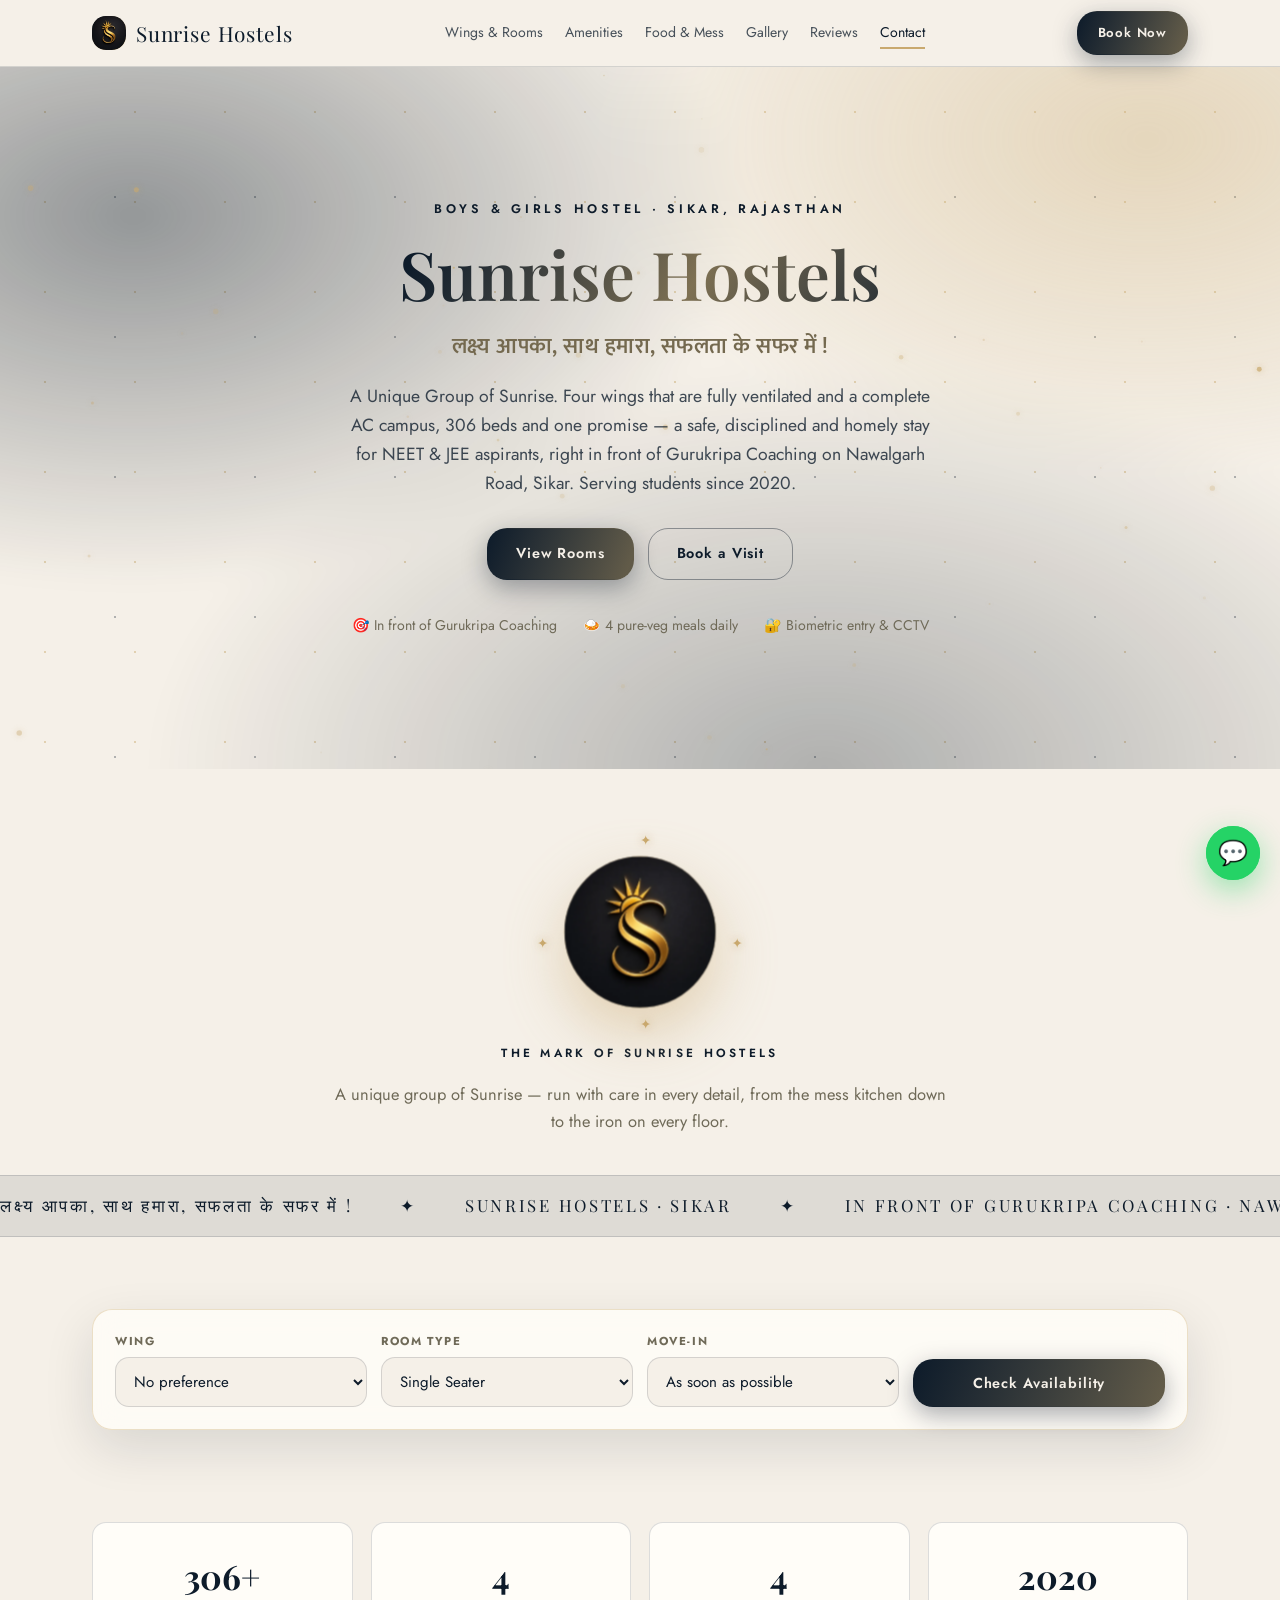
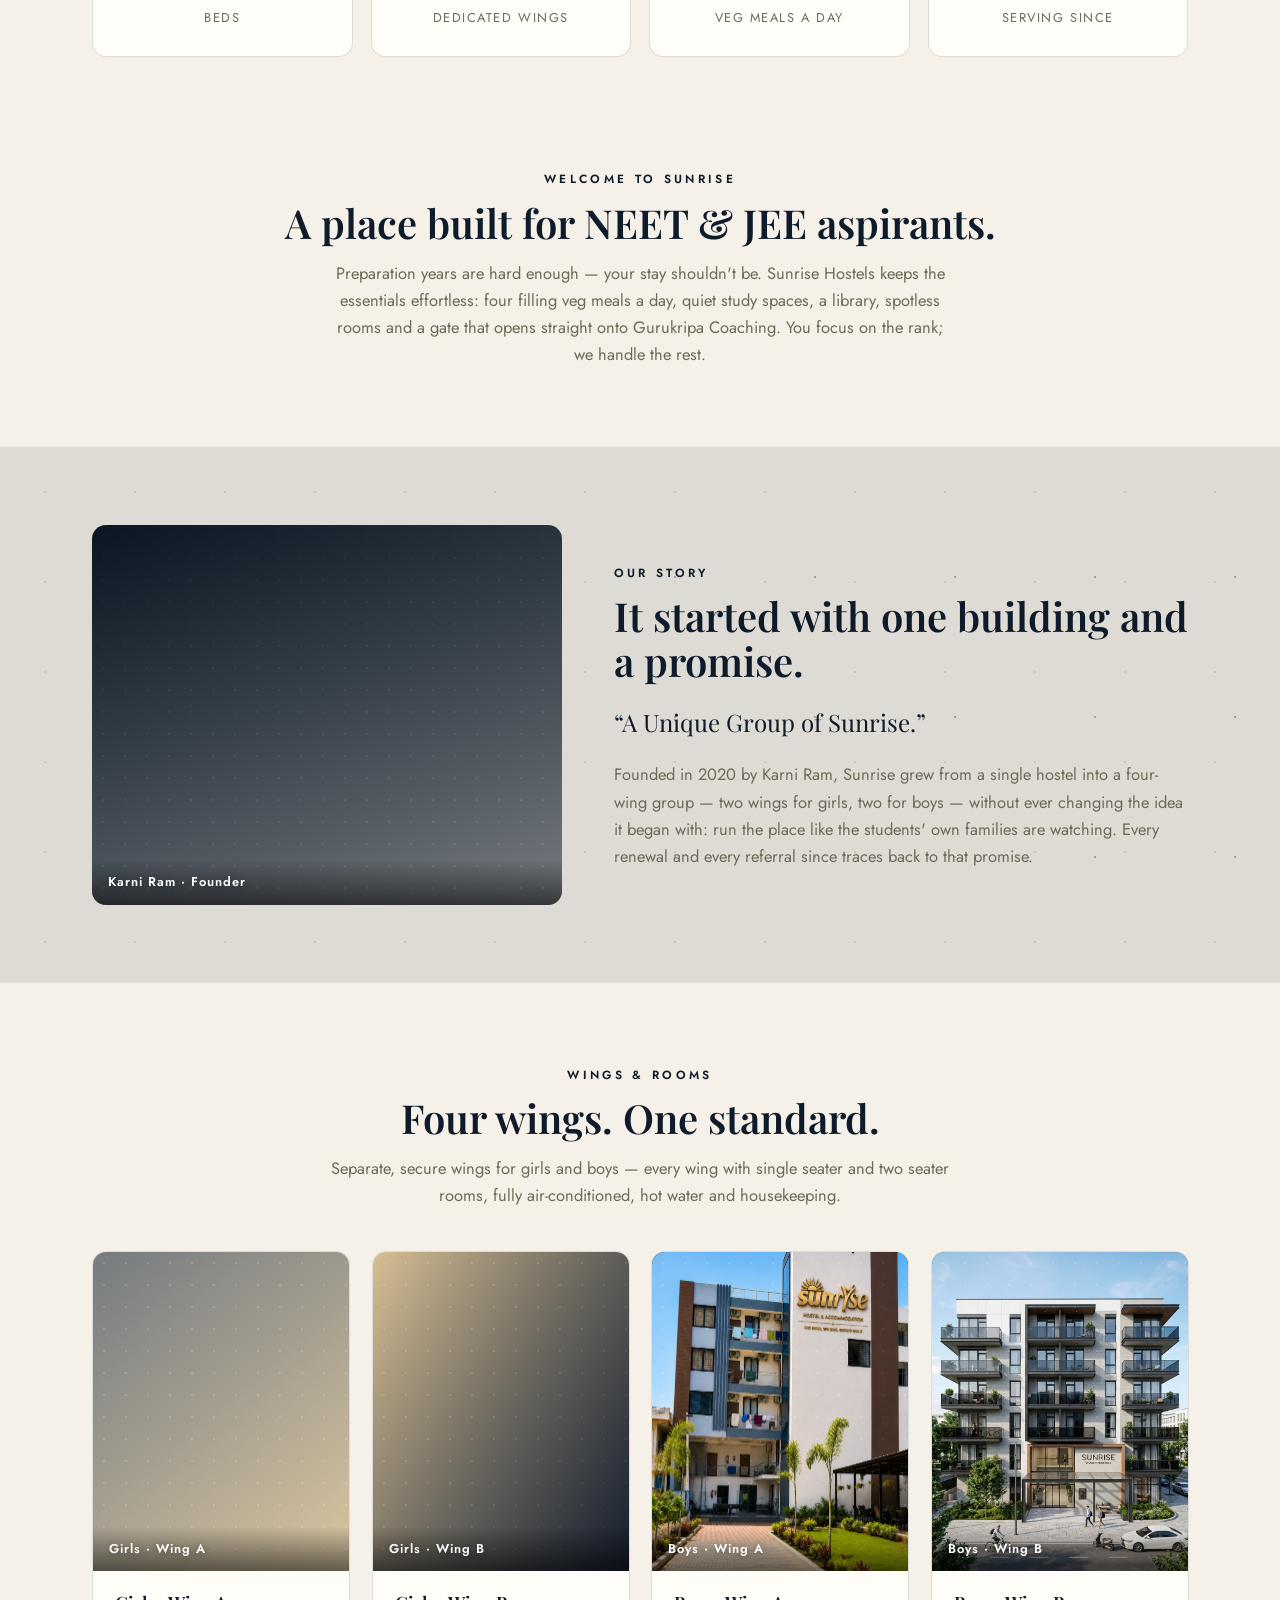
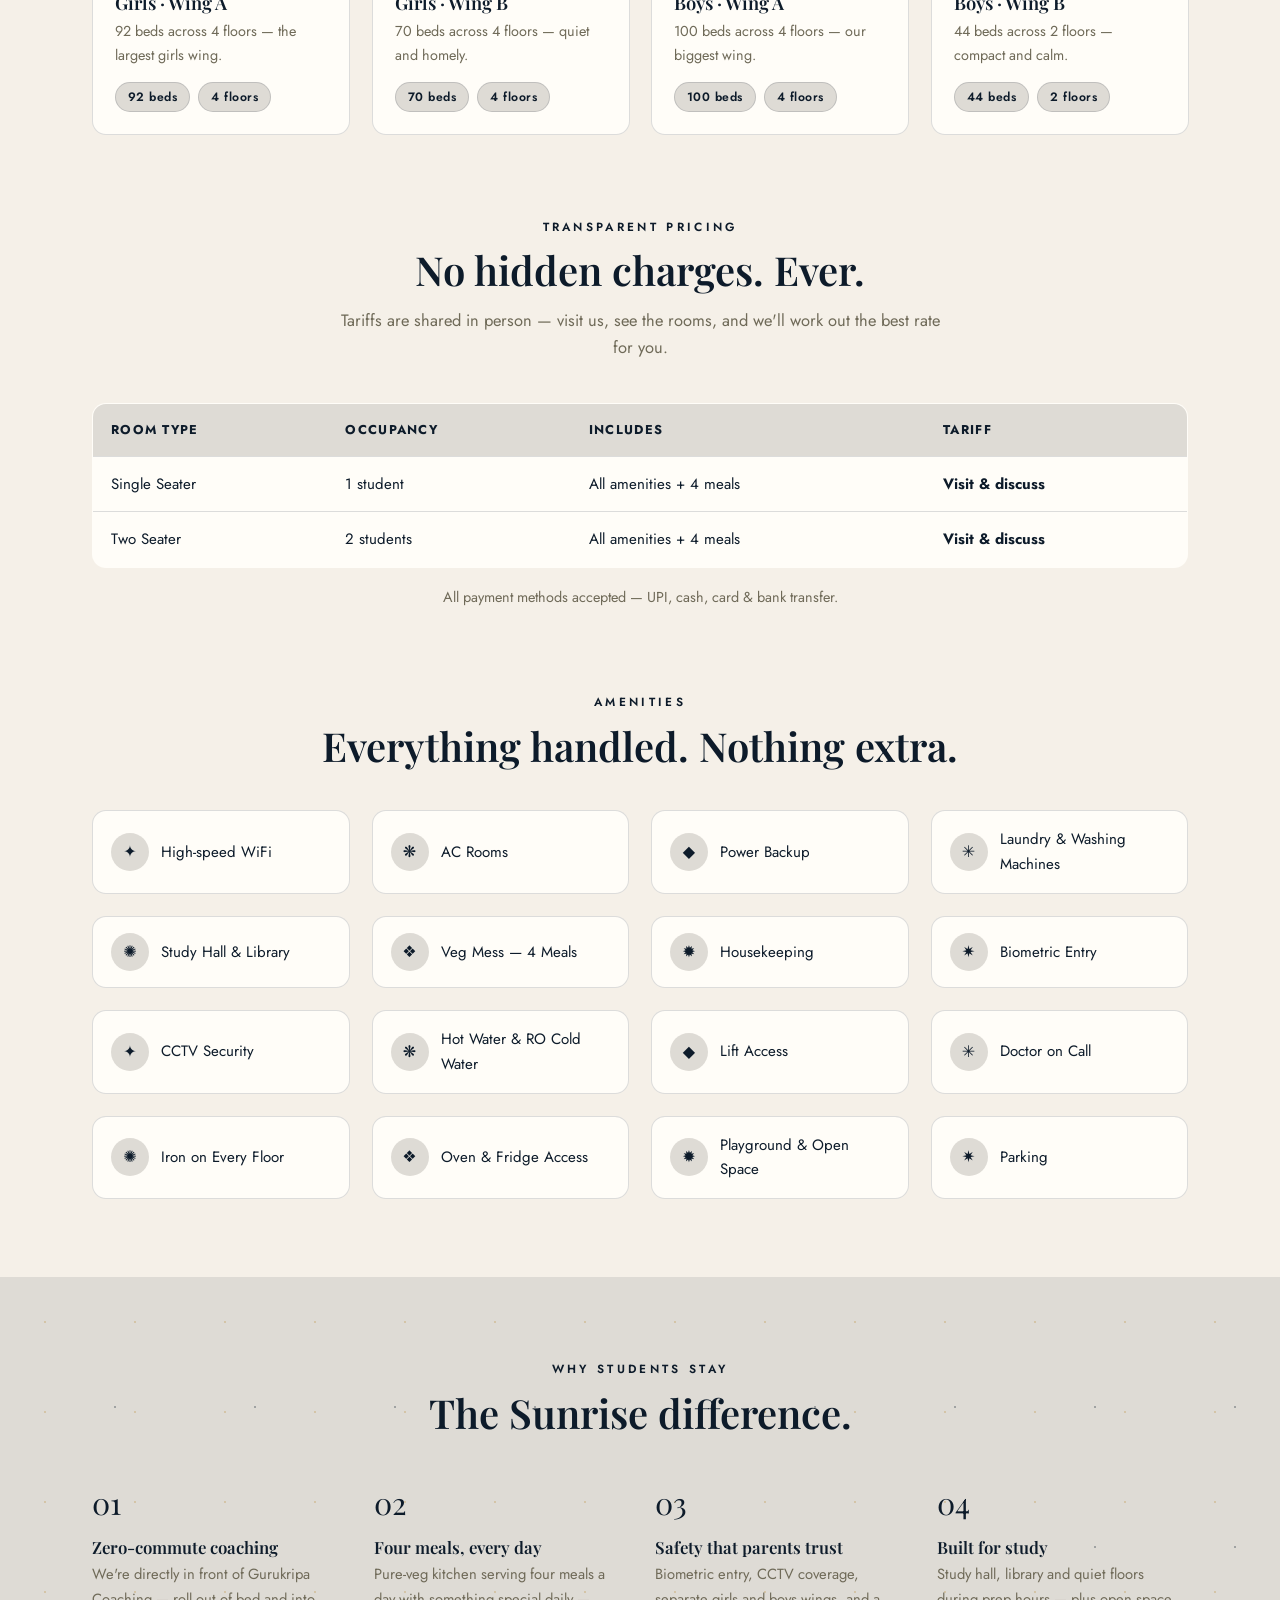
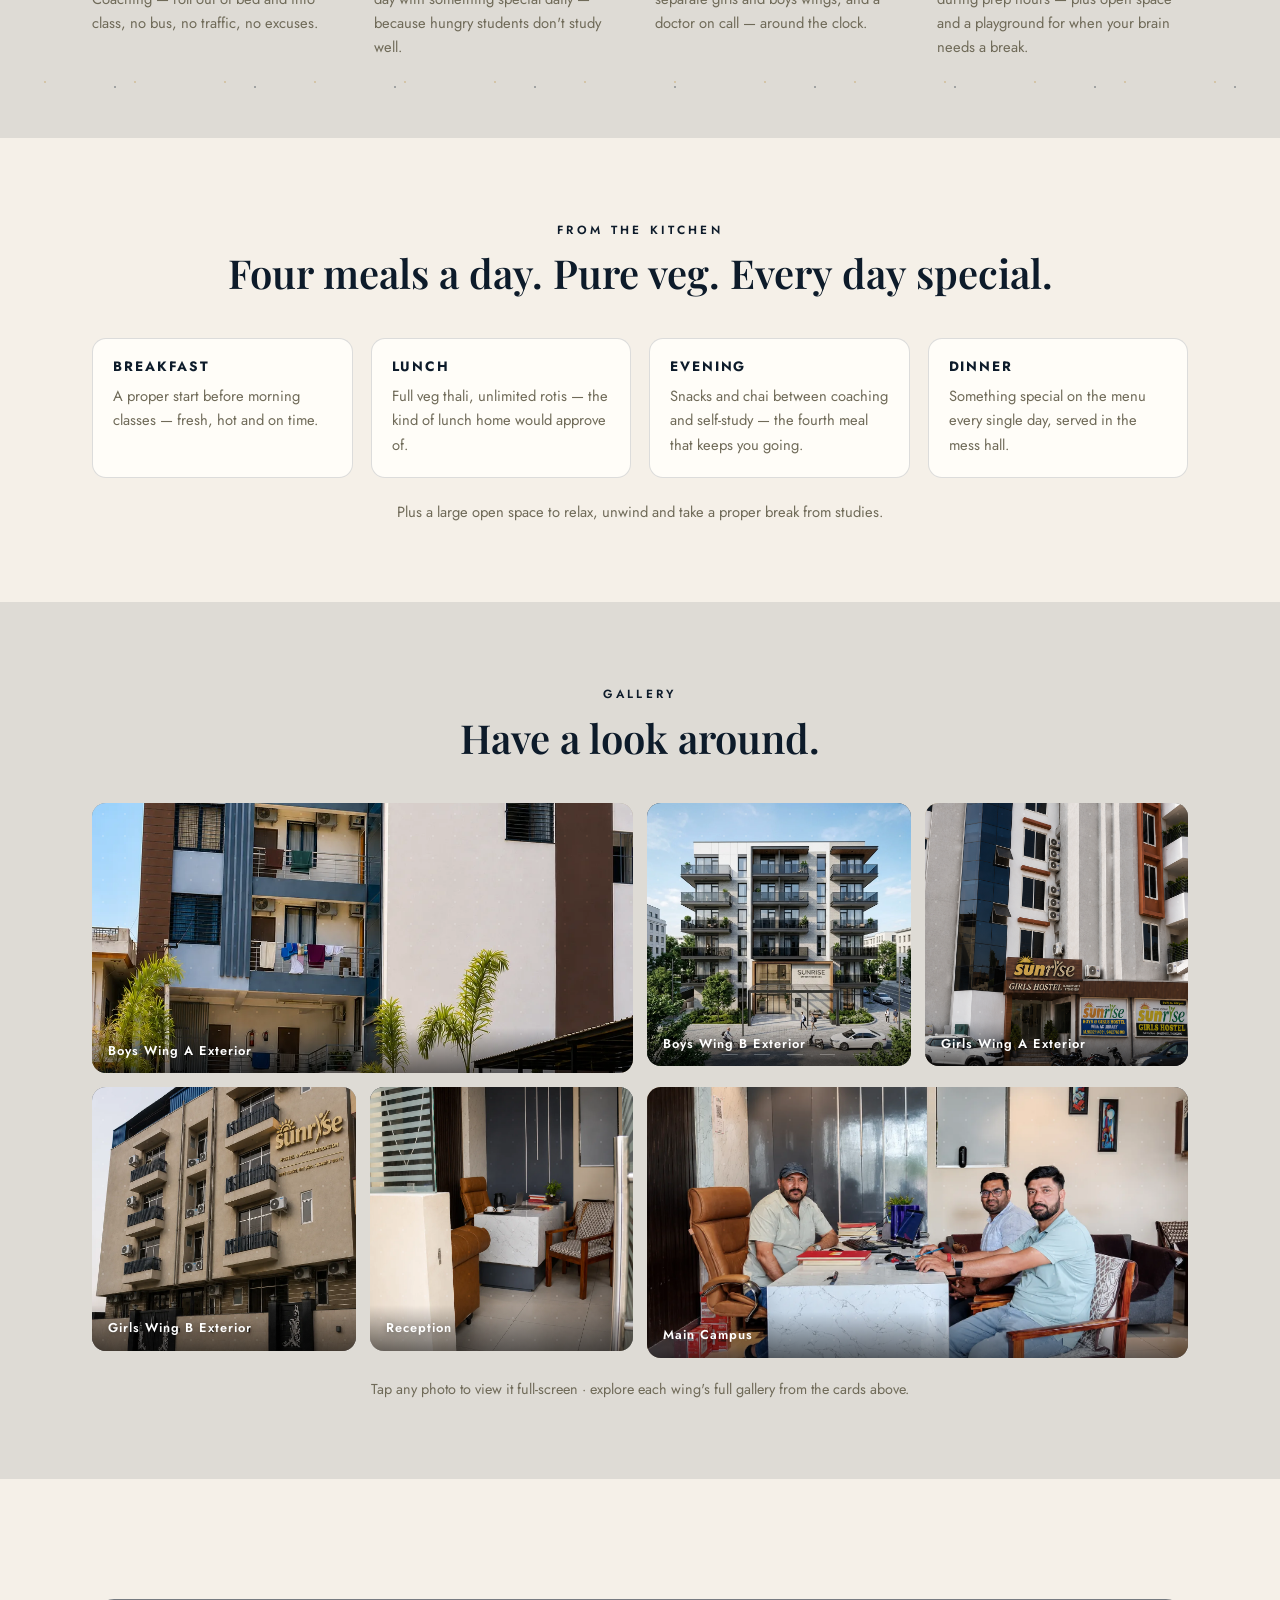
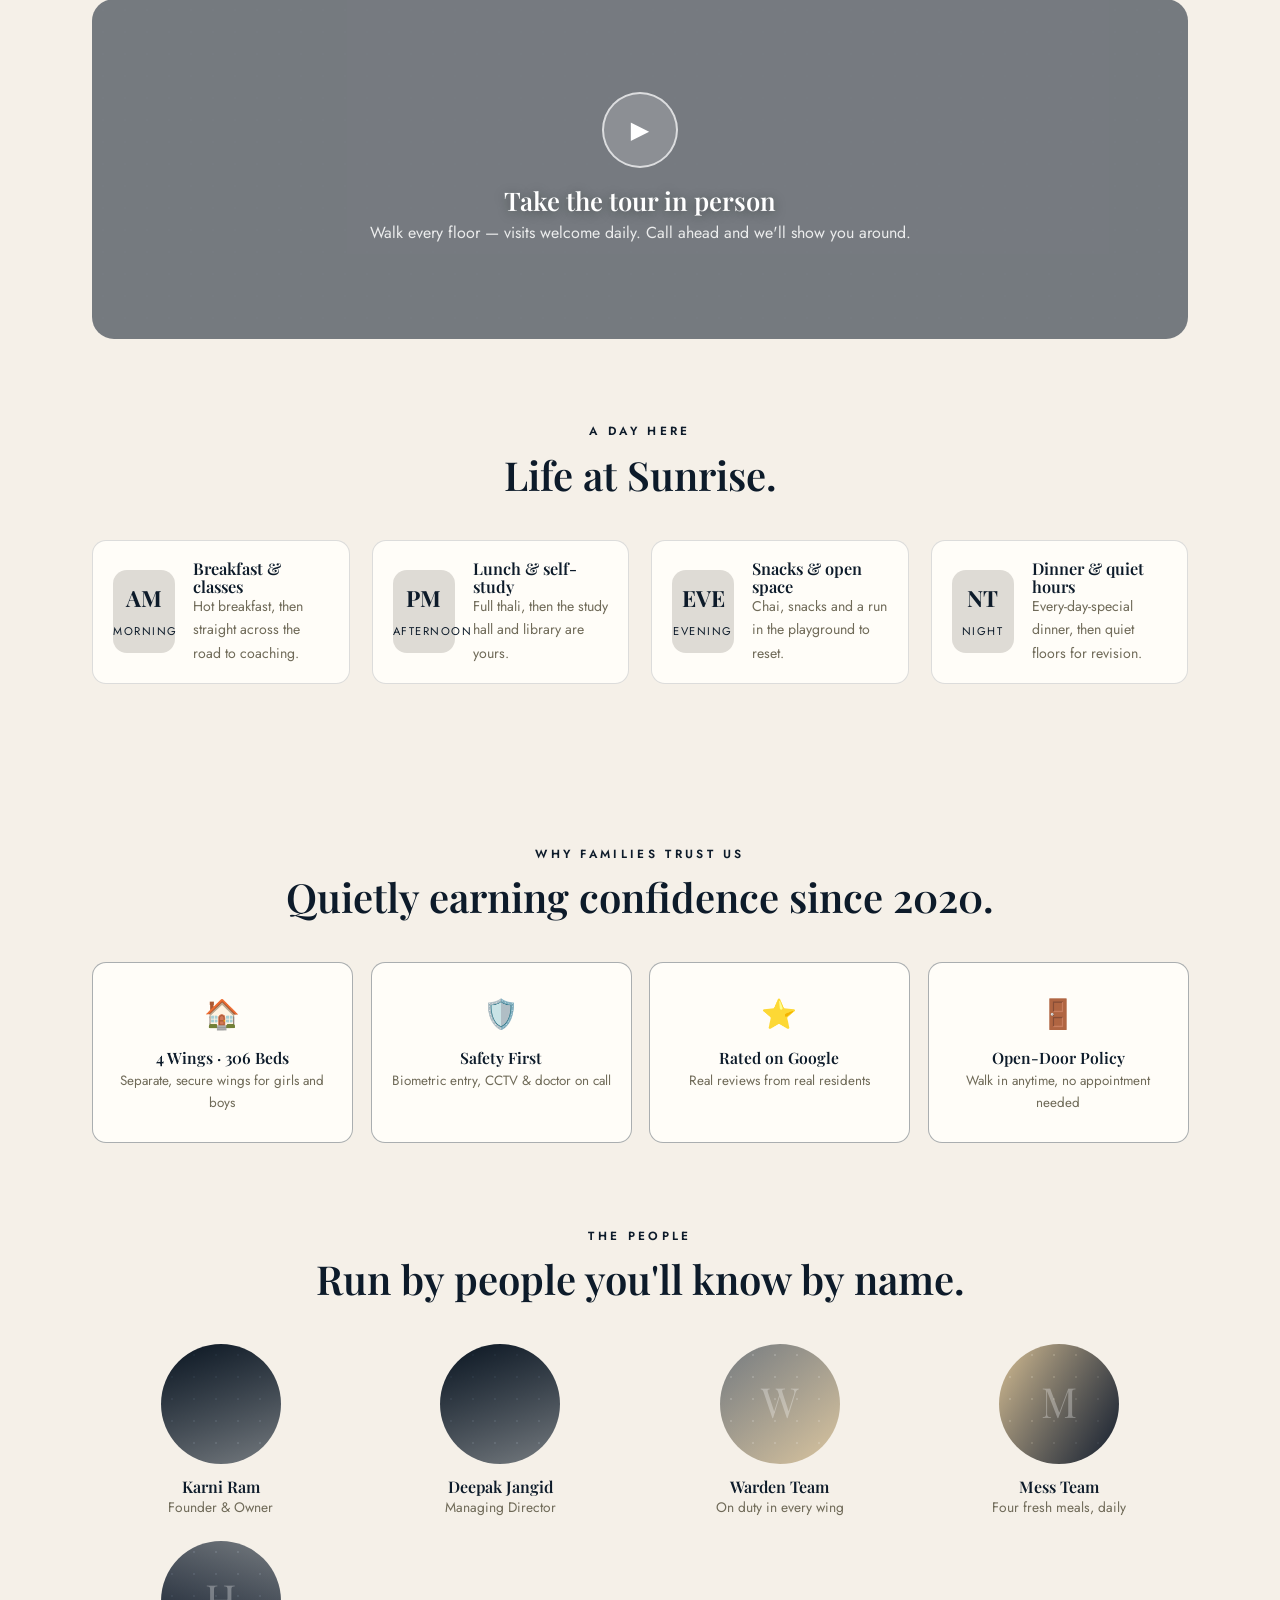
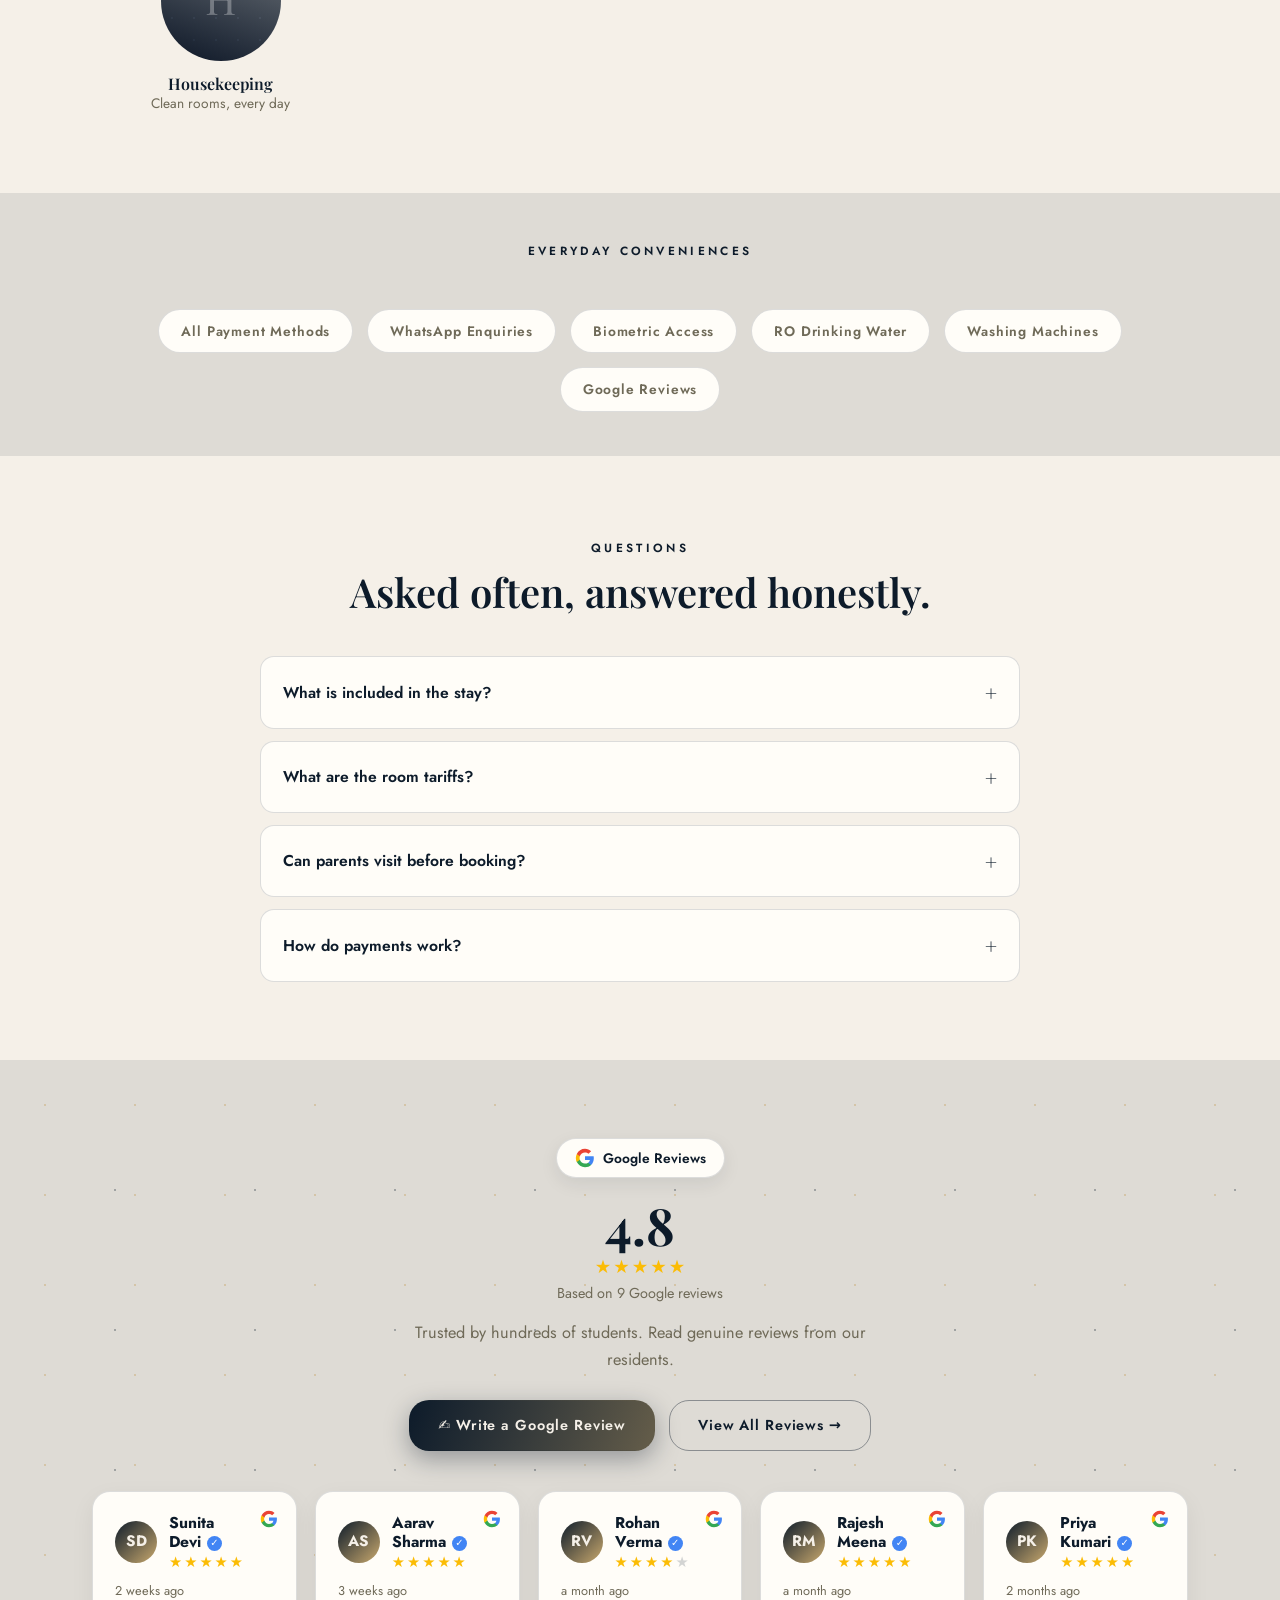
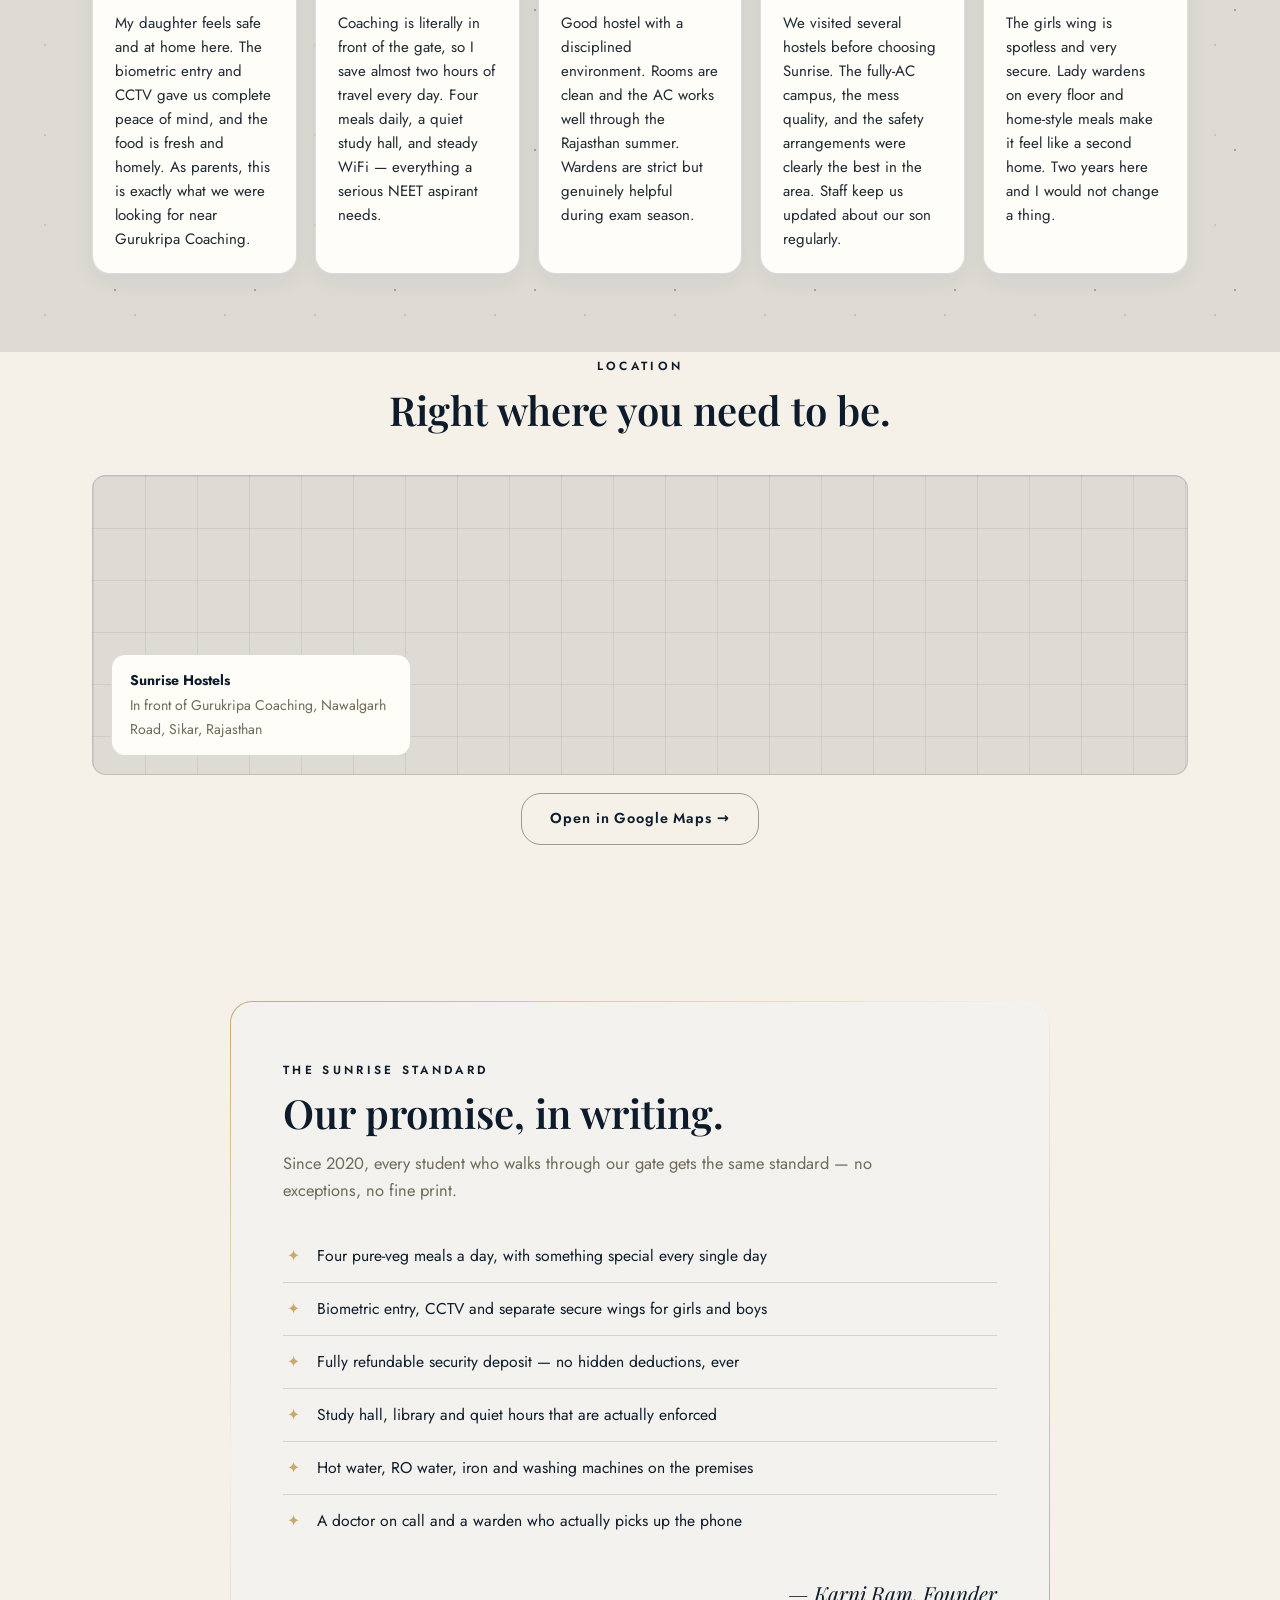
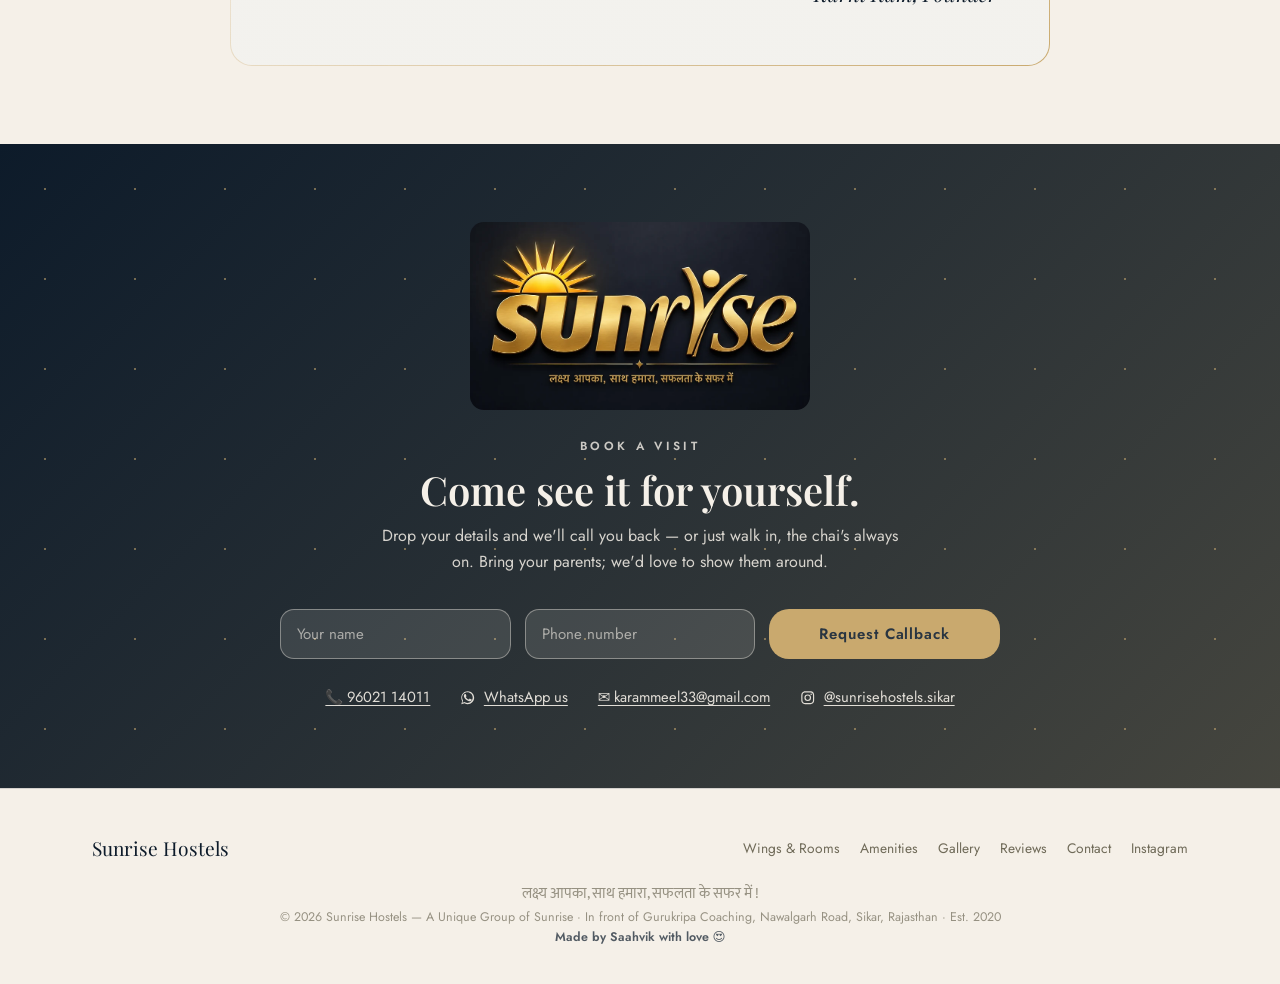
==== commit af5cf83e: "feat: add Karni Ram image and Managing Director to team section Add data-img attribute to Karni Ram'" ====
--- a/index.html
+++ b/index.html
@@ -502,9 +502,14 @@
       </div>
       <div class="d-grid d-grid--4">
         <div class="d-team reveal">
-          <div class="d-visual d-visual--1"><span class="d-visual__glyph" style="font-size: 2.6rem">K</span></div>
+          <div class="d-visual d-visual--1" data-img="images/SPECIAL/Karni Ram"><span class="d-visual__glyph" style="font-size: 2.6rem">K</span></div>
           <h4>Karni Ram</h4>
           <p>Founder &amp; Owner</p>
+        </div>
+        <div class="d-team reveal">
+          <div class="d-visual d-visual--1" data-img="images/SPECIAL/Managing Director"><span class="d-visual__glyph" style="font-size: 2.6rem">D</span></div>
+          <h4>Deepak Jangid</h4>
+          <p>Managing Director</p>
         </div>
         <div class="d-team reveal">
           <div class="d-visual d-visual--0"><span class="d-visual__glyph" style="font-size: 2.6rem">W</span></div>
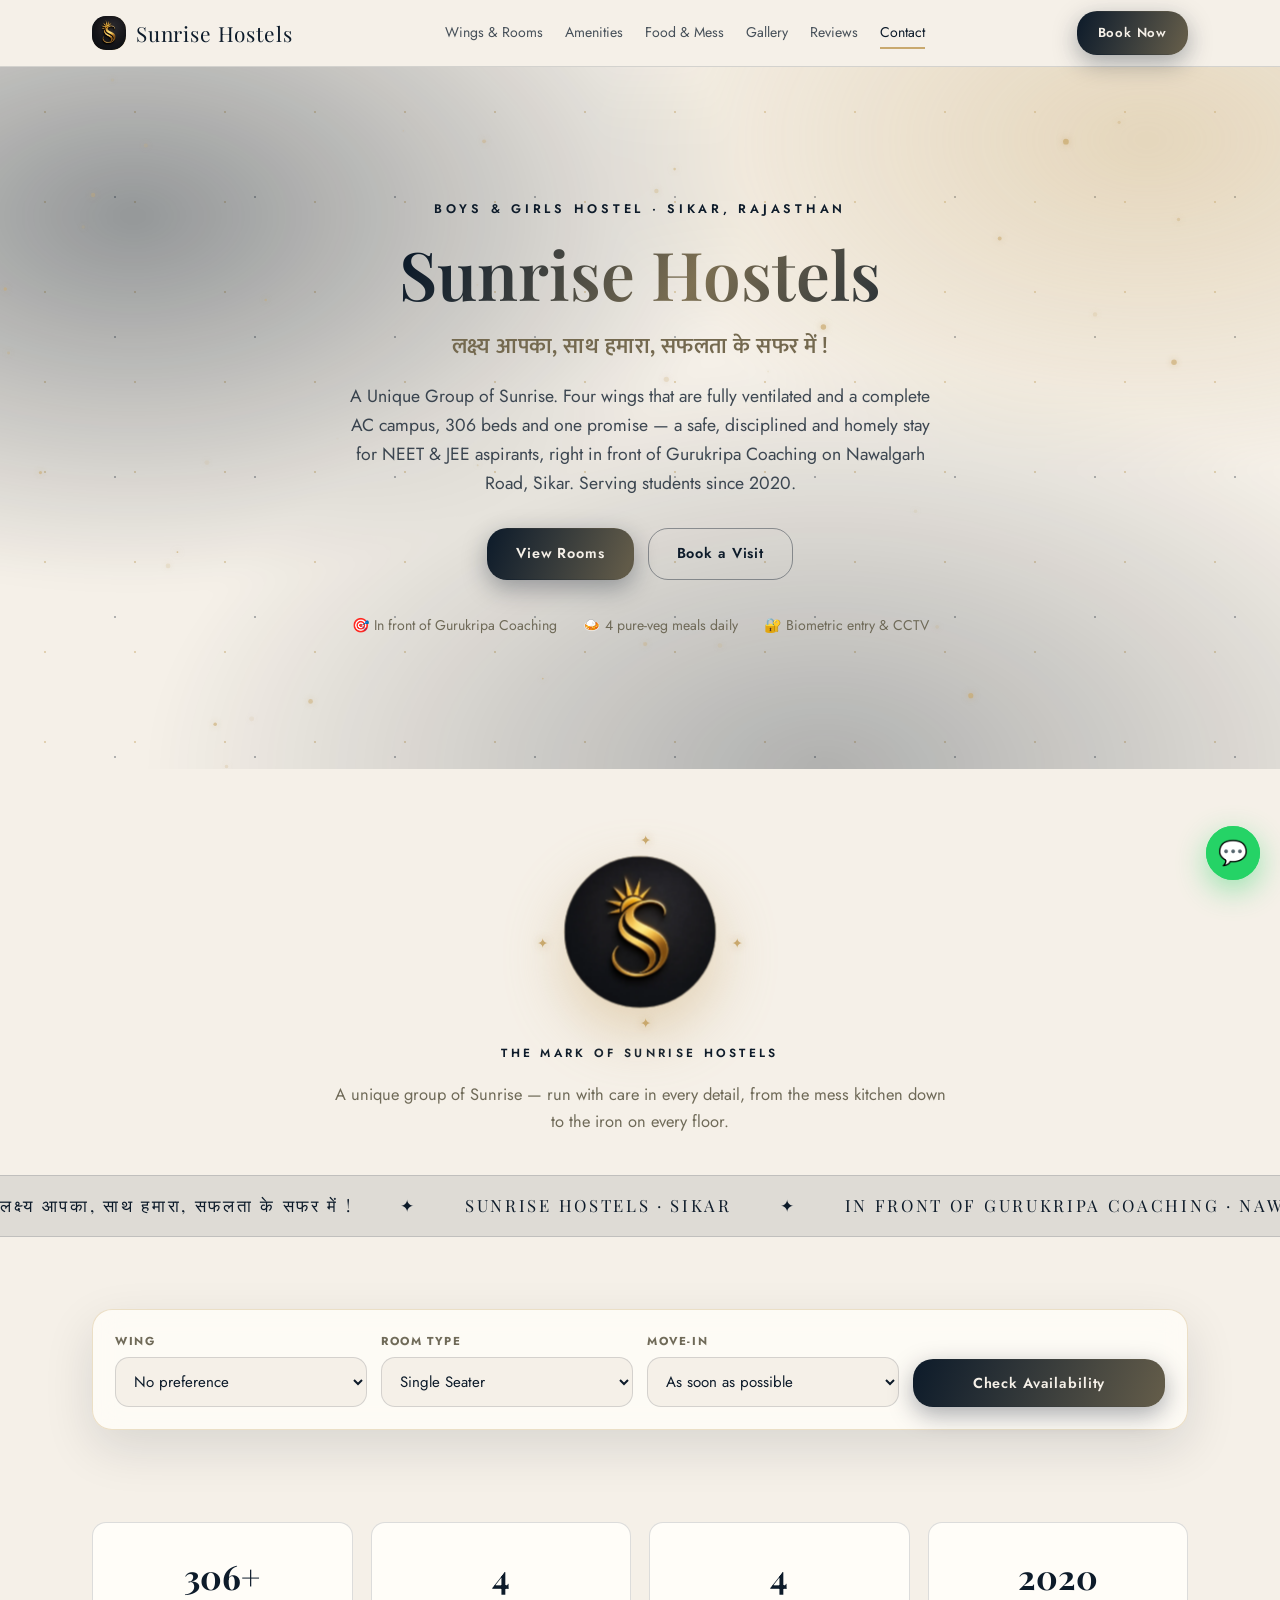
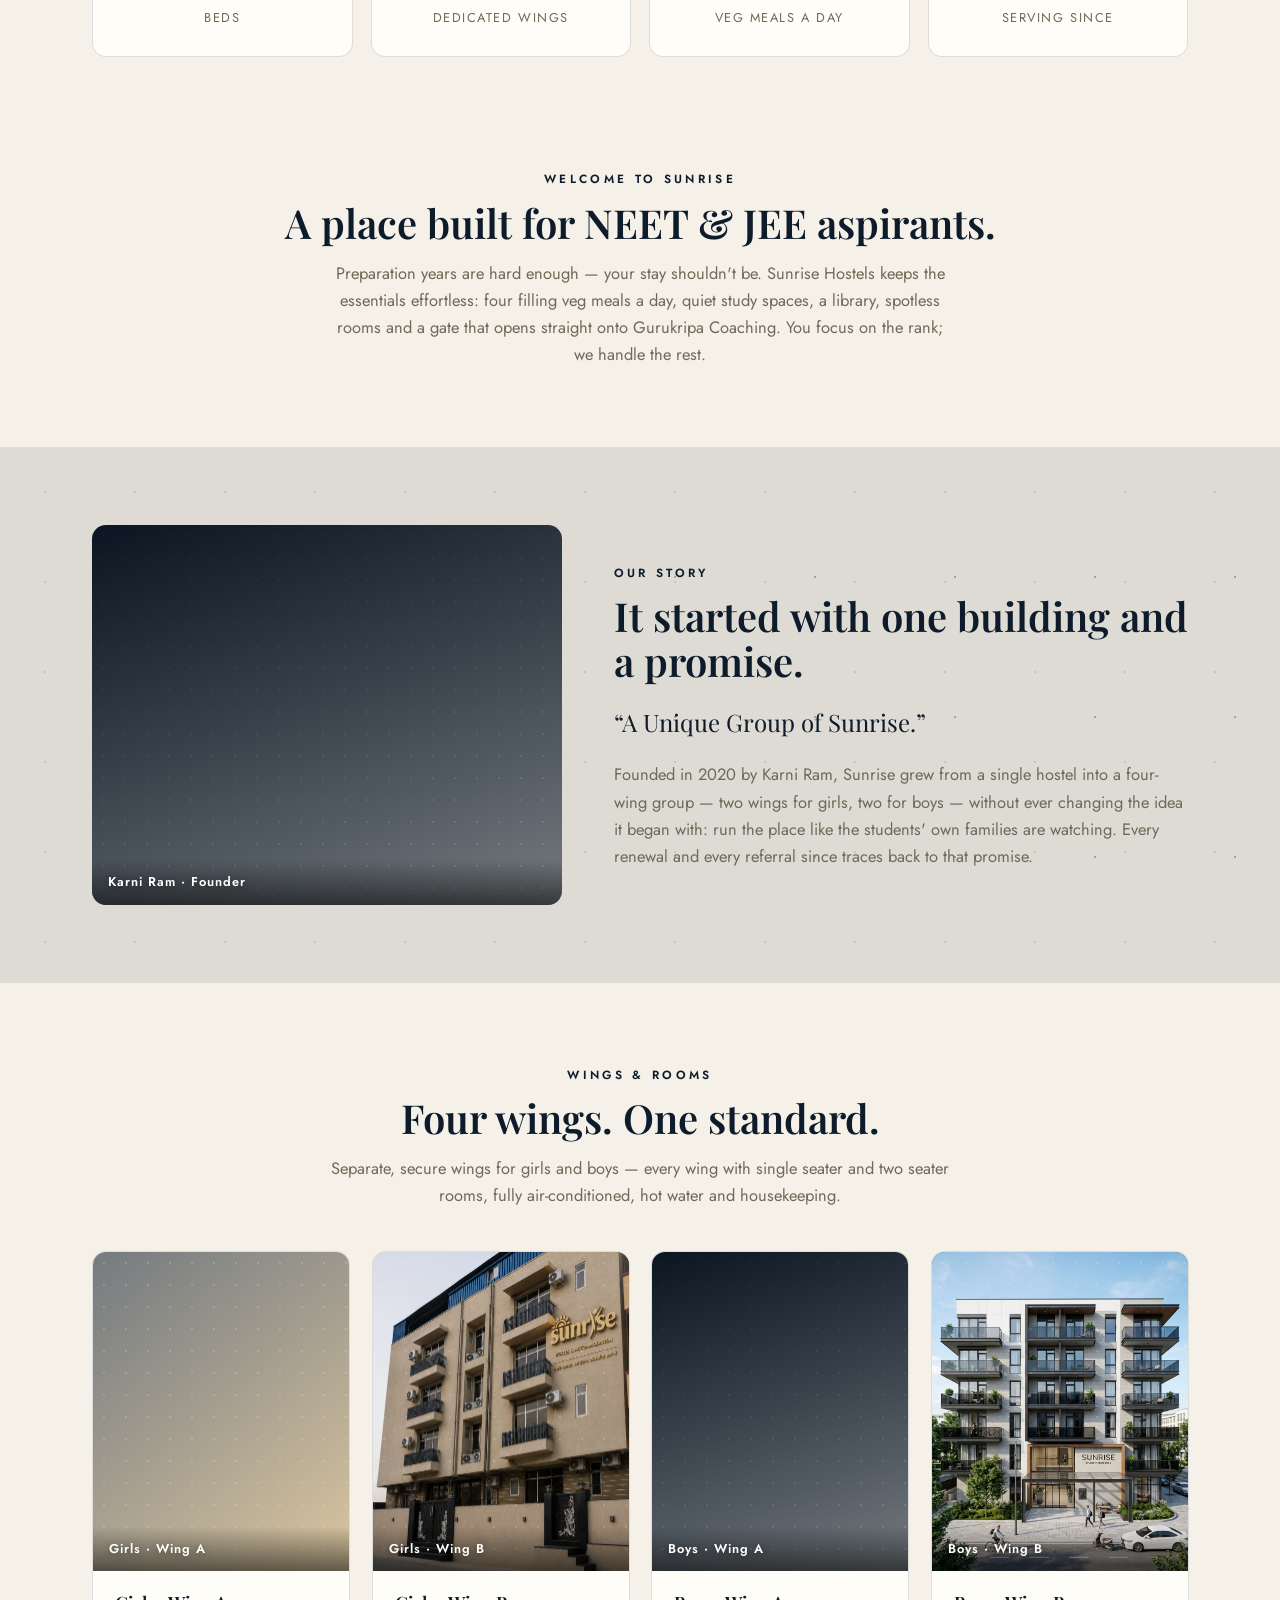
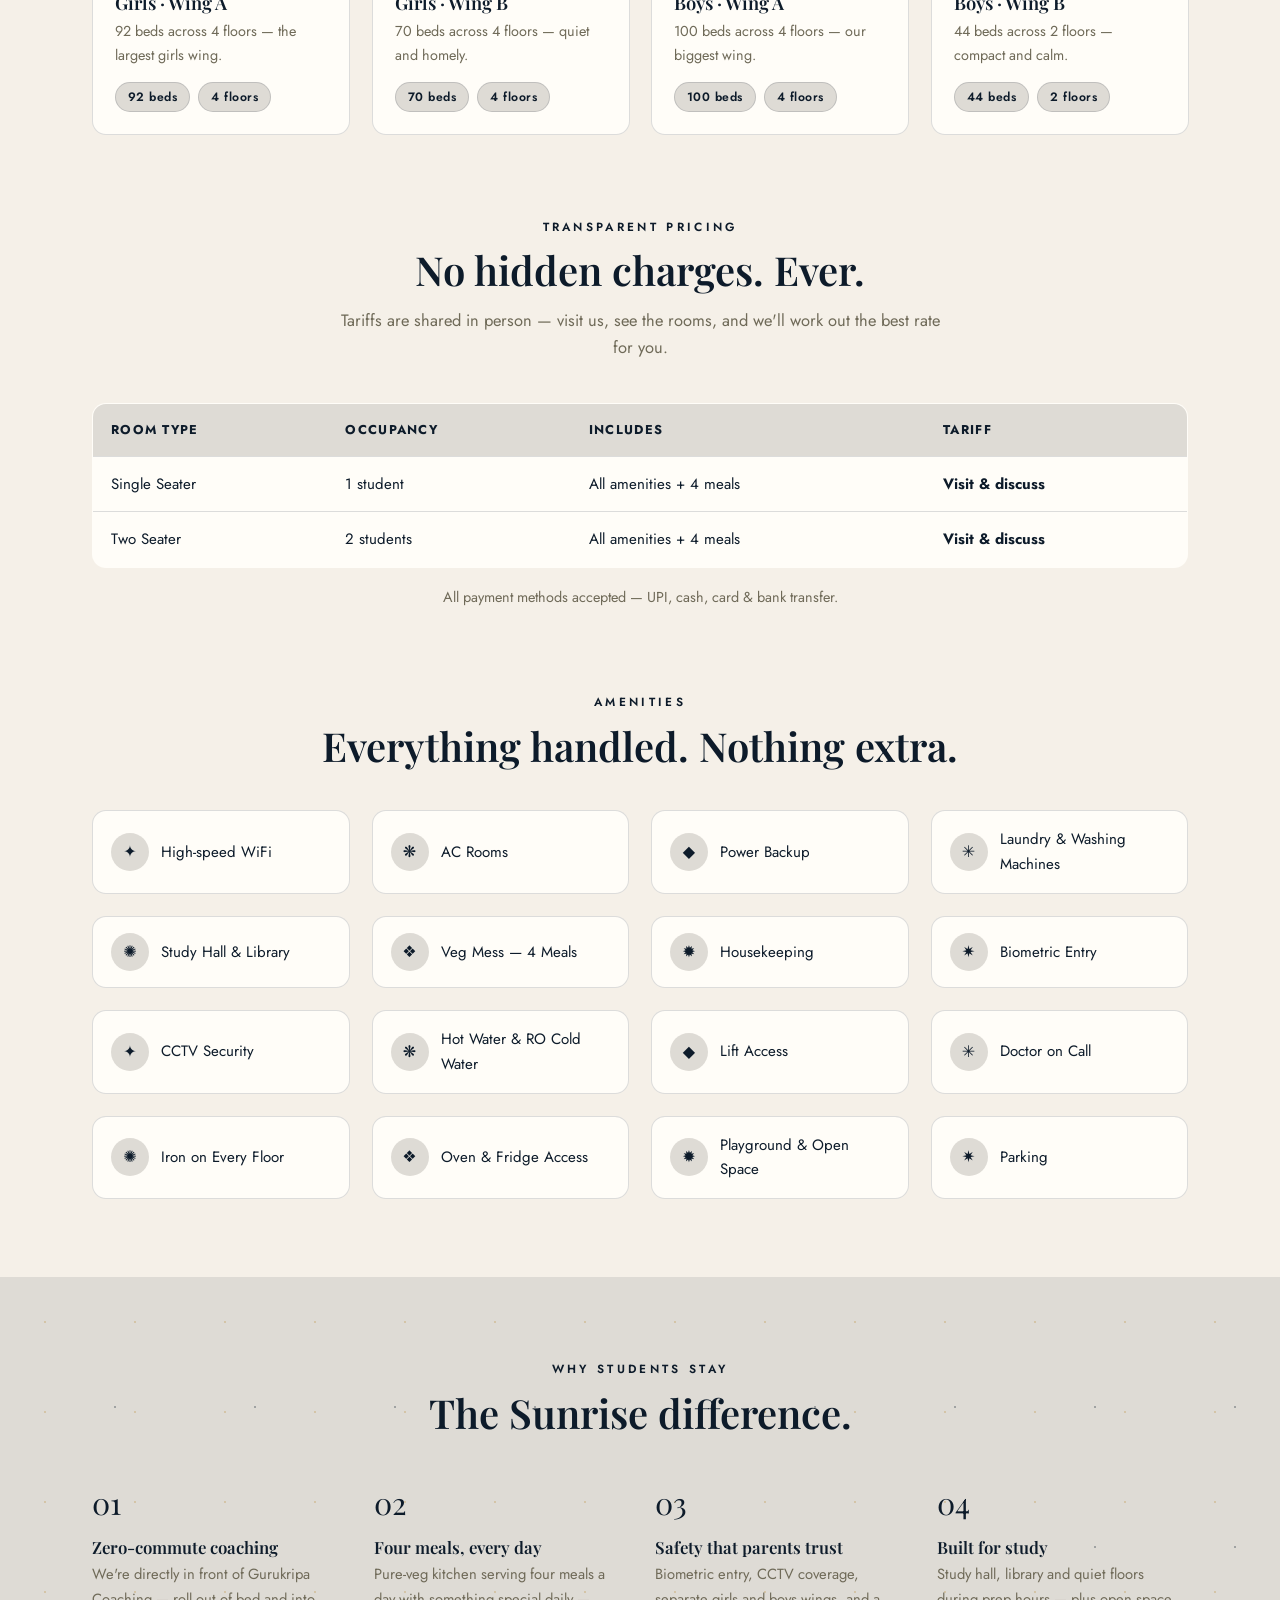
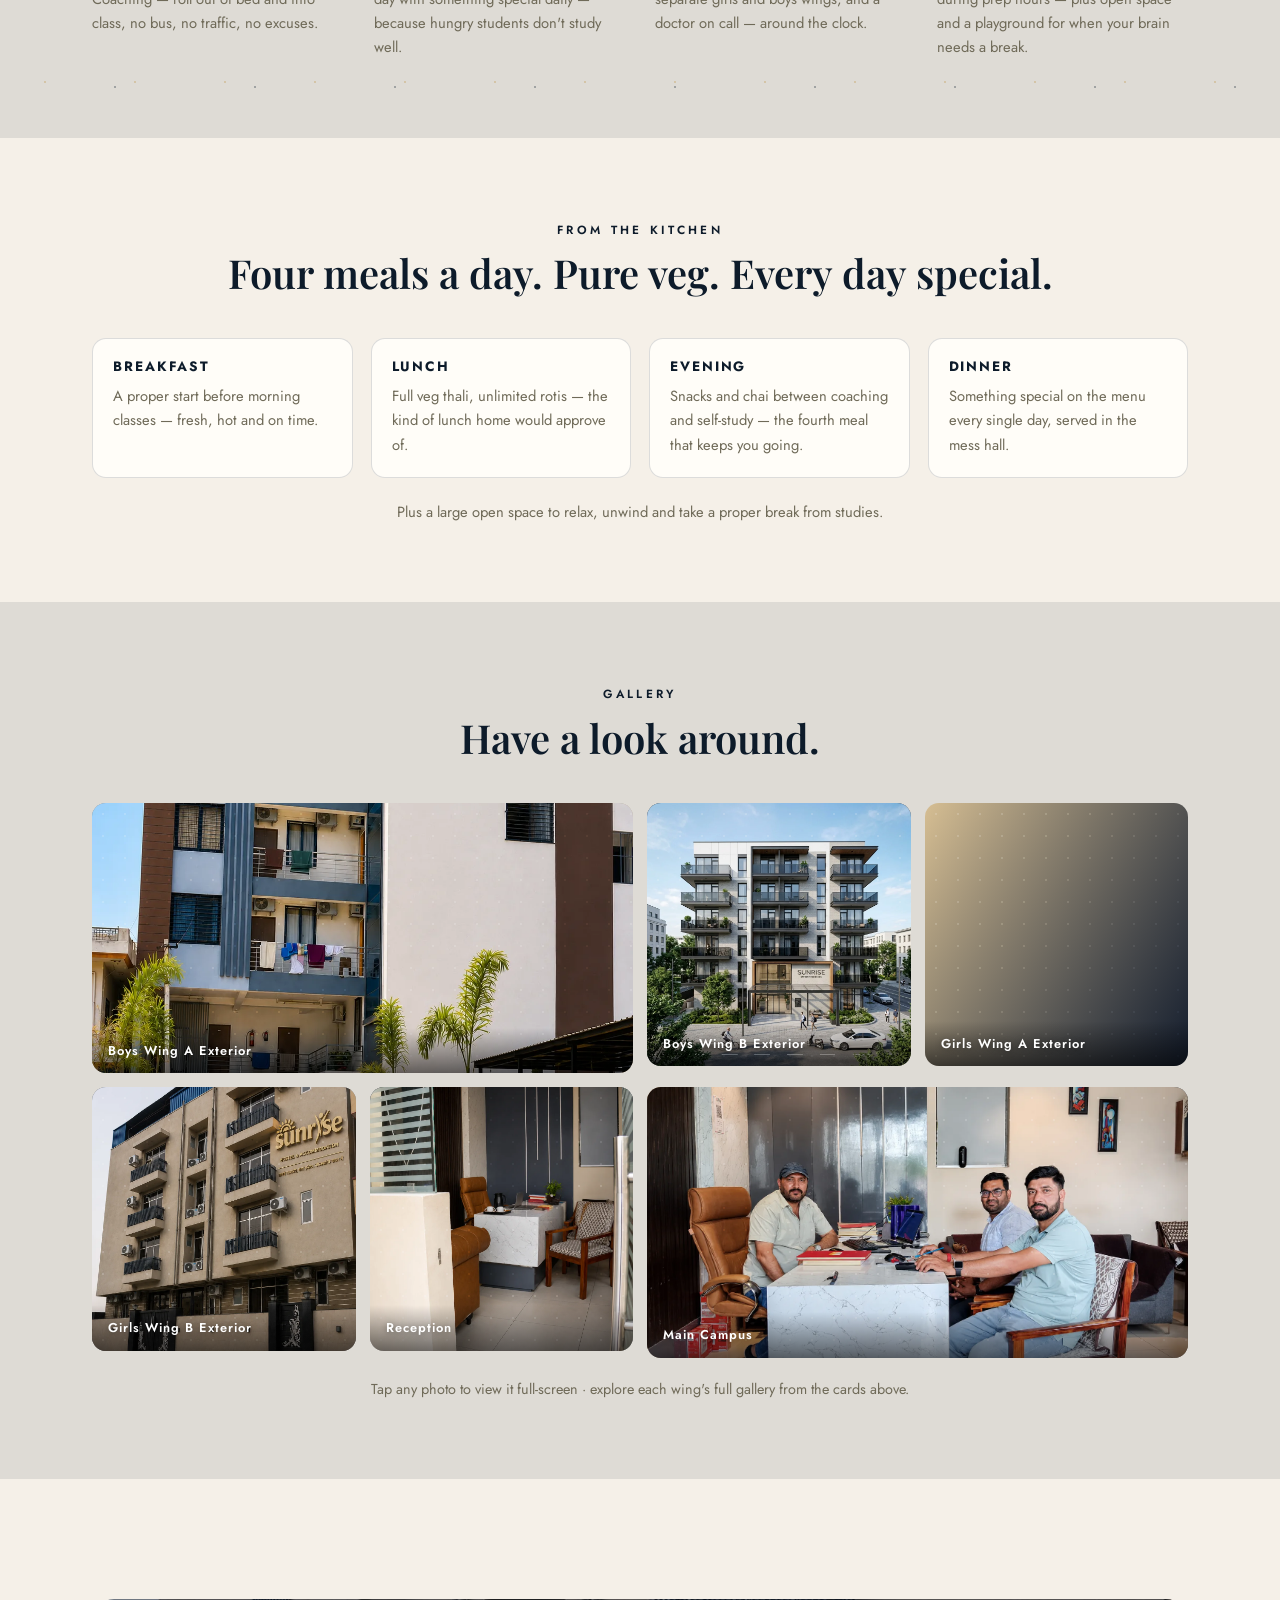
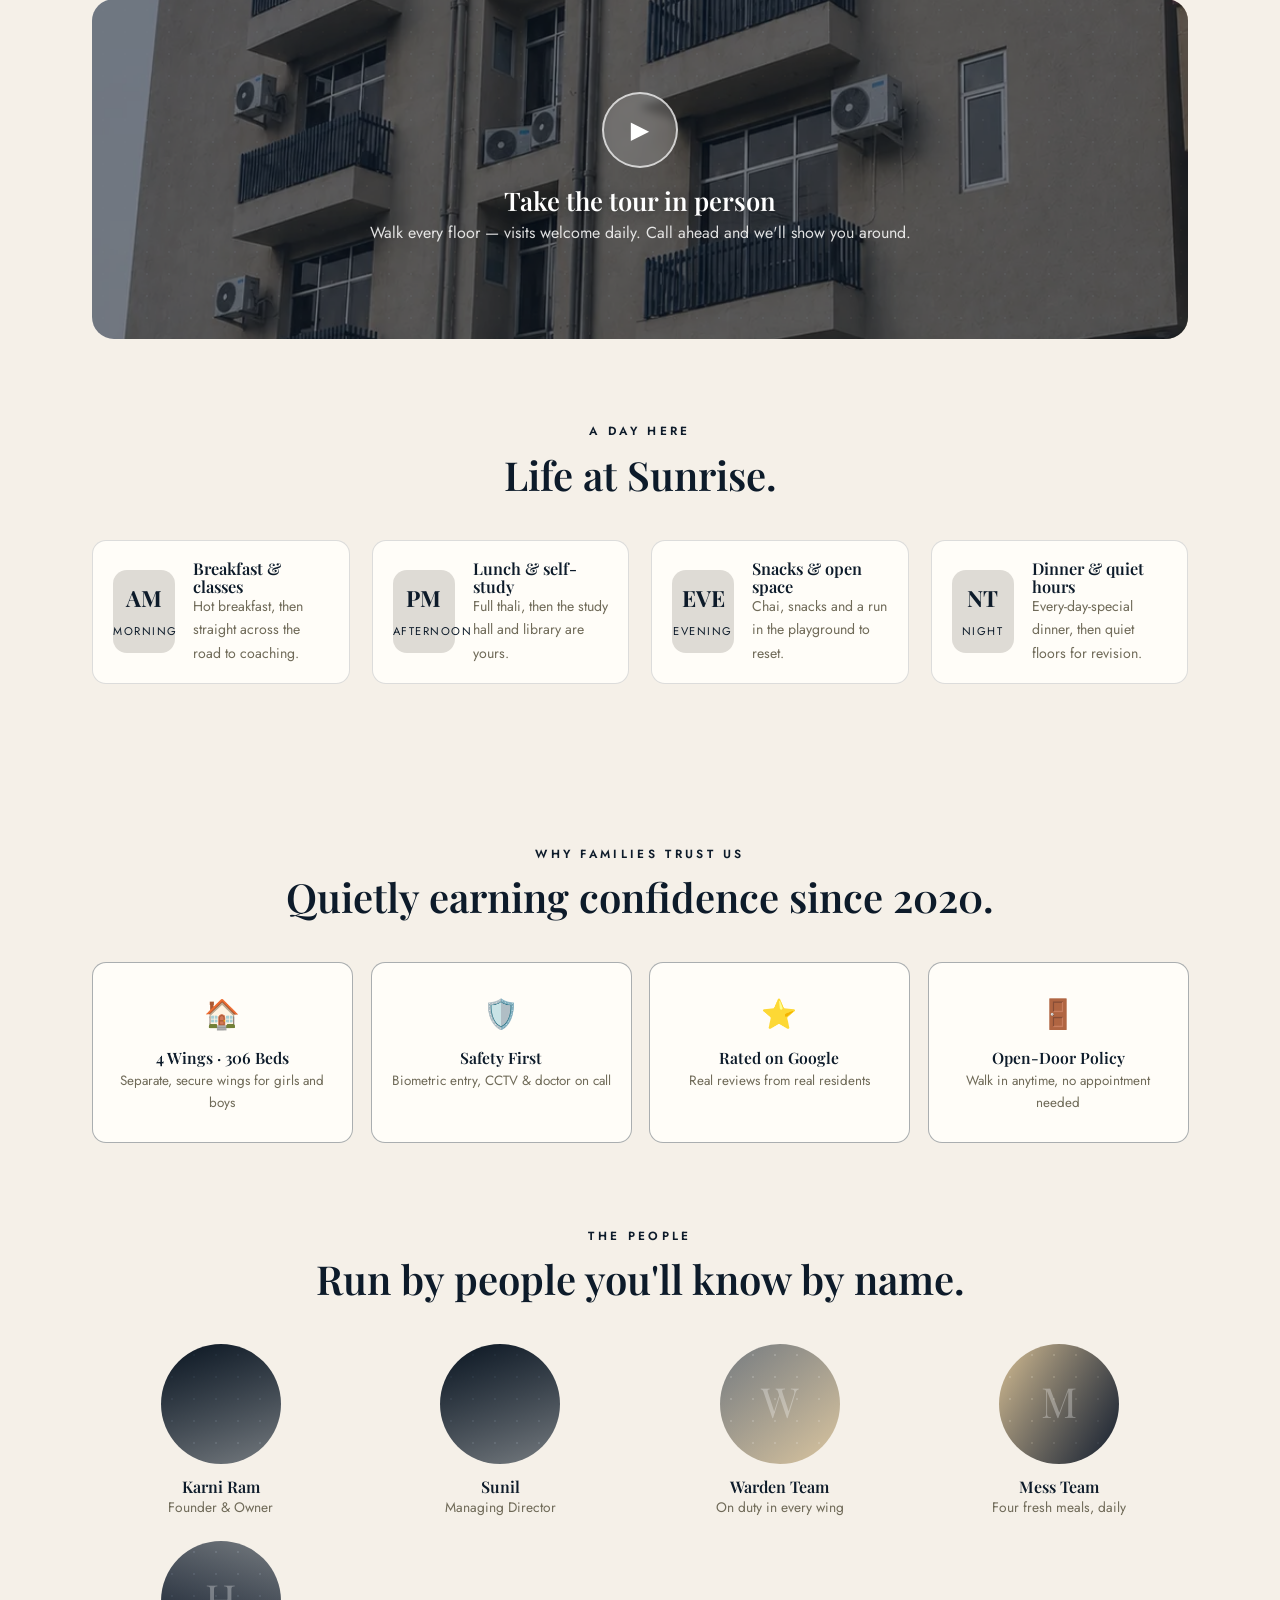
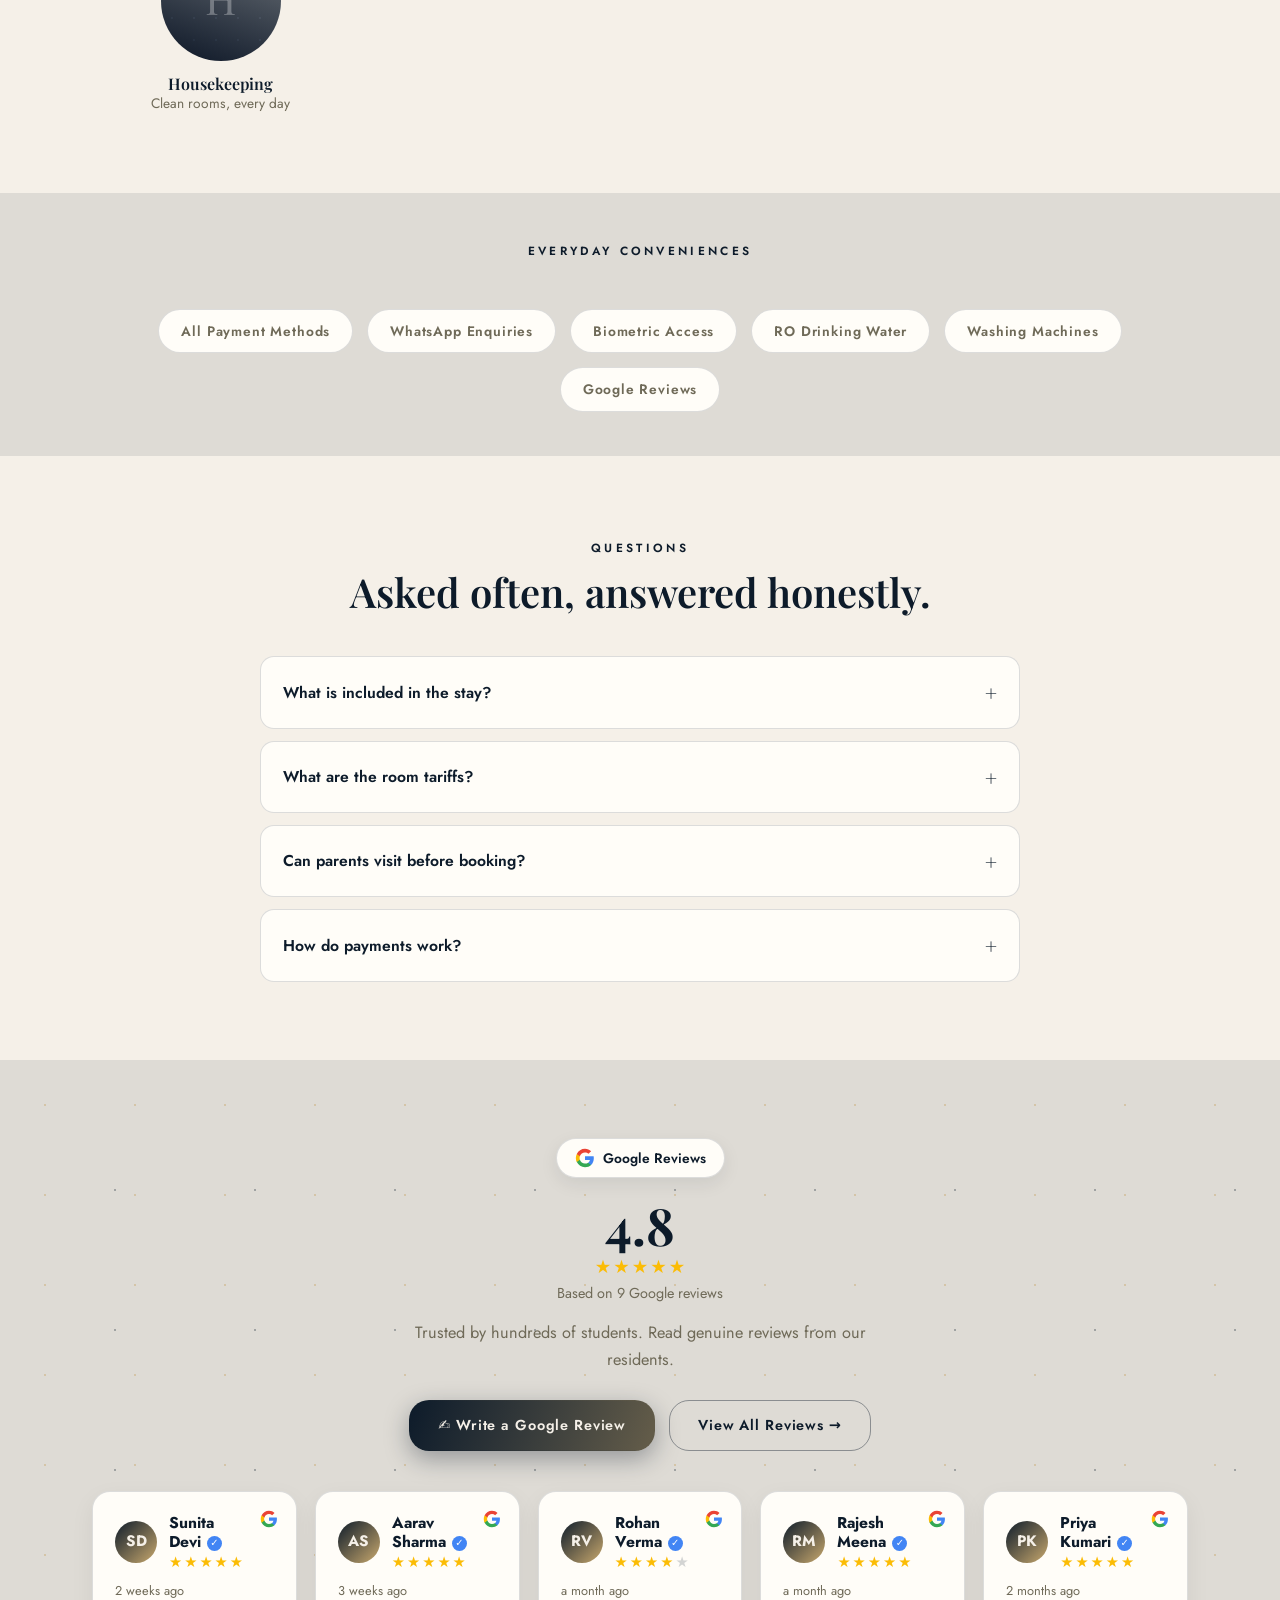
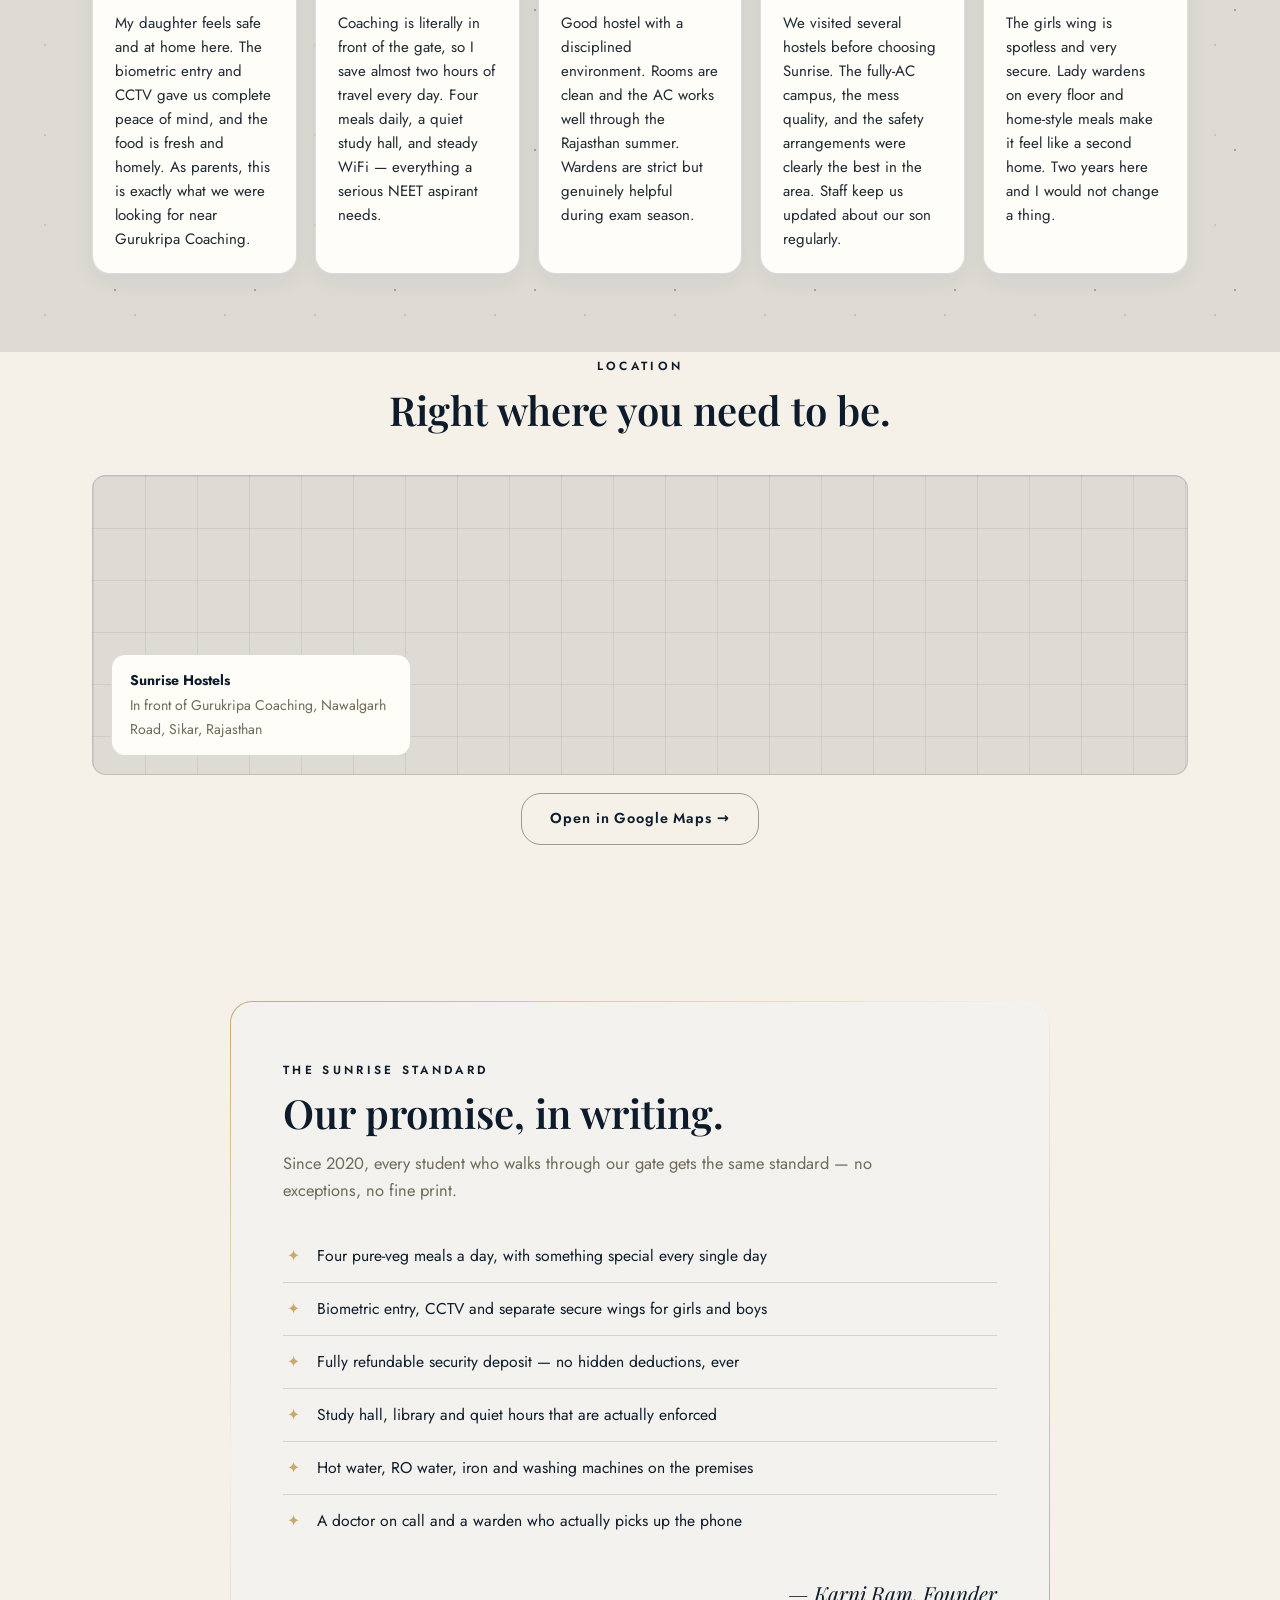
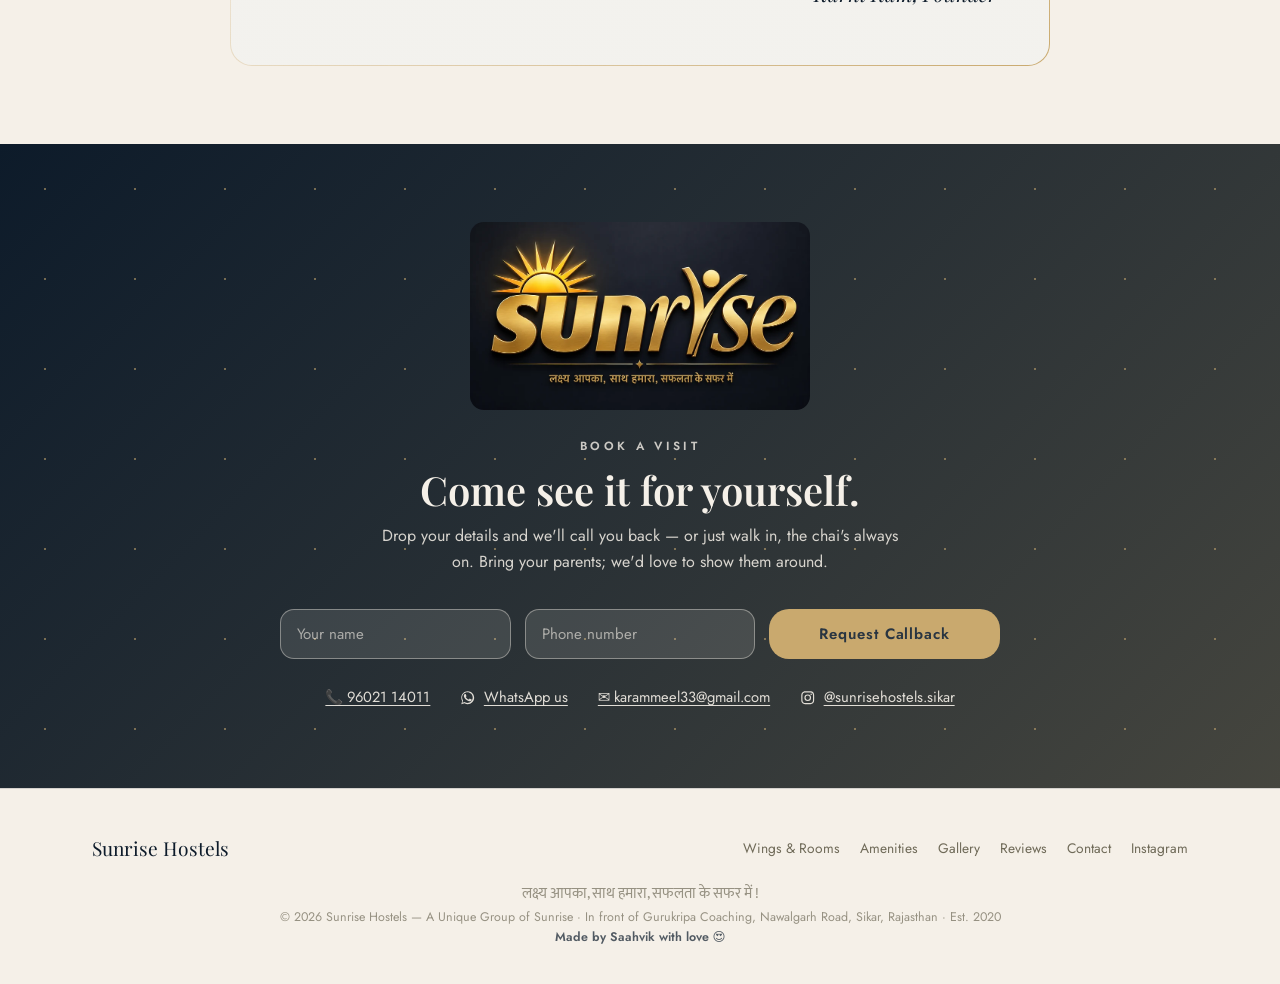
==== commit 5d1fa329: "fix: update Managing Director name to Sunil Co-Authored-By: Claude Opus 4.6 <noreply@anthropic.com> " ====
--- a/index.html
+++ b/index.html
@@ -508,7 +508,7 @@
         </div>
         <div class="d-team reveal">
           <div class="d-visual d-visual--1" data-img="images/SPECIAL/Managing Director"><span class="d-visual__glyph" style="font-size: 2.6rem">D</span></div>
-          <h4>Deepak Jangid</h4>
+          <h4>Sunil</h4>
           <p>Managing Director</p>
         </div>
         <div class="d-team reveal">
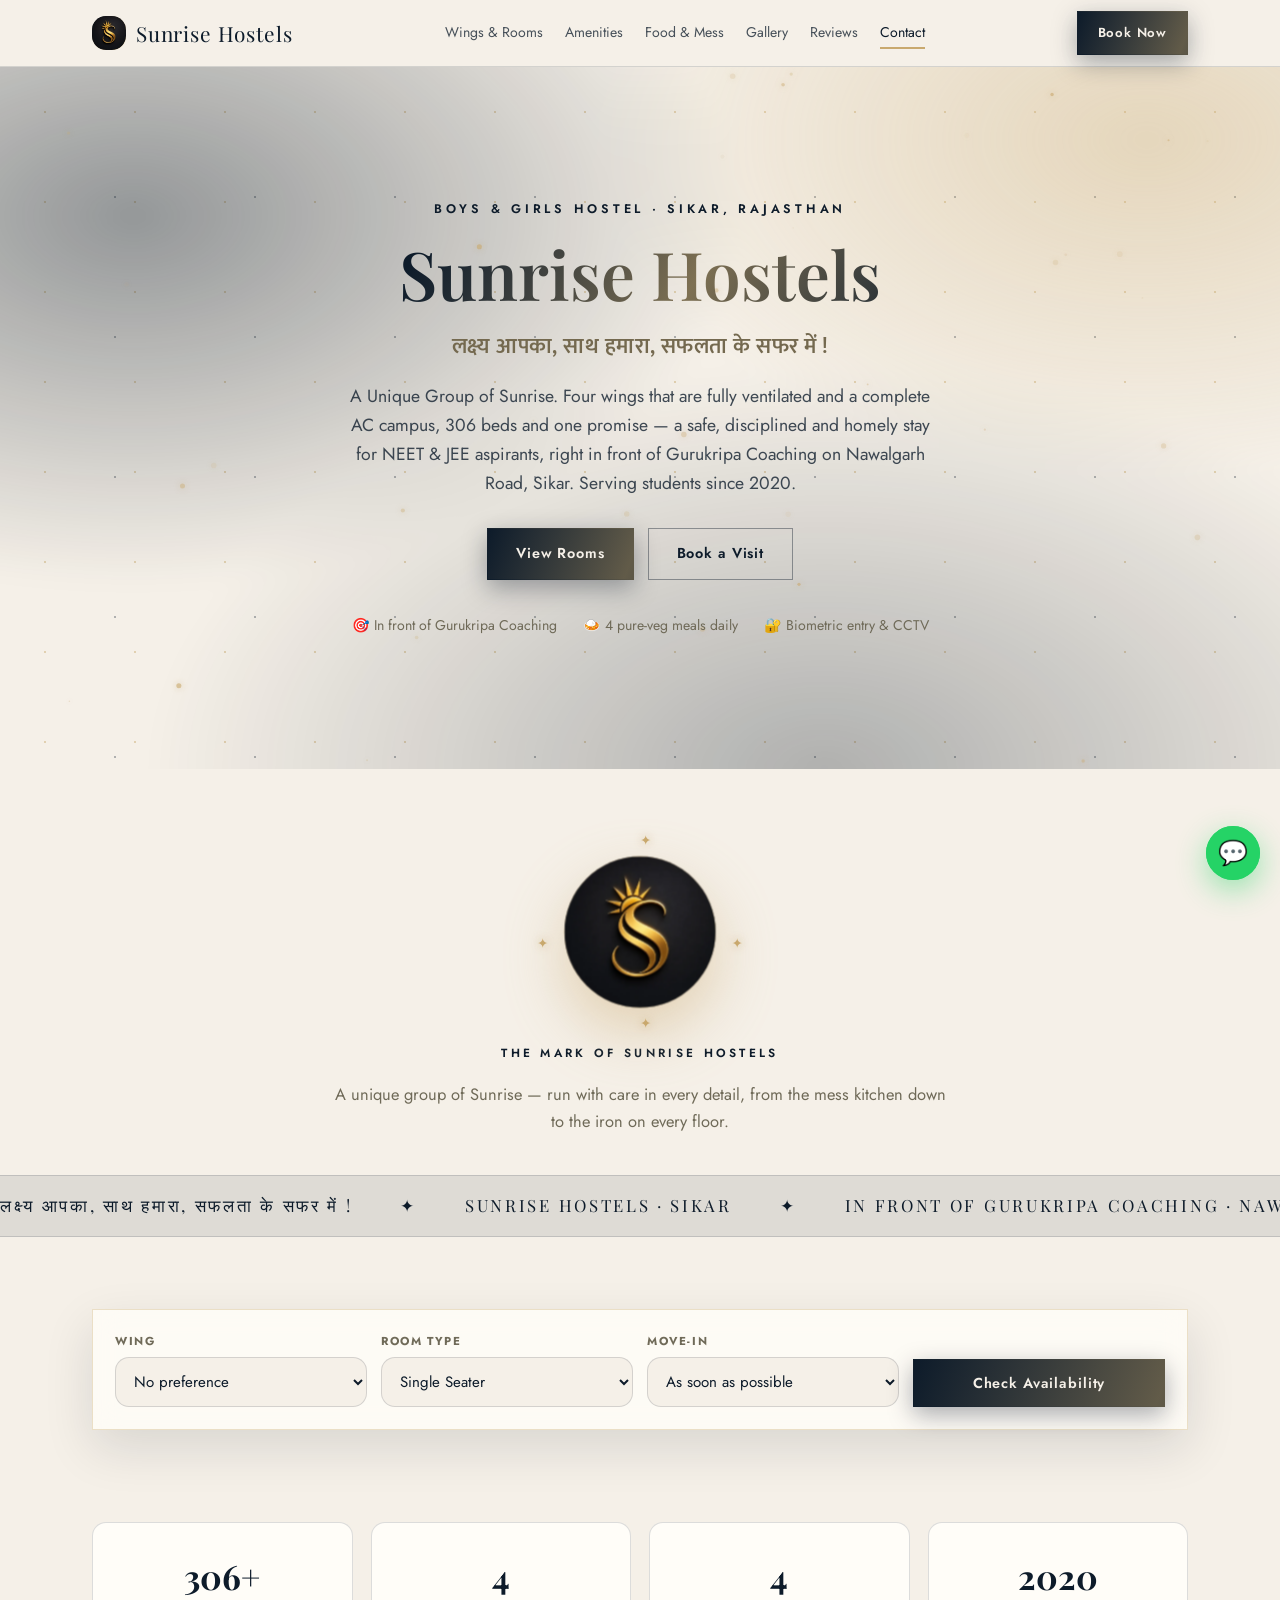
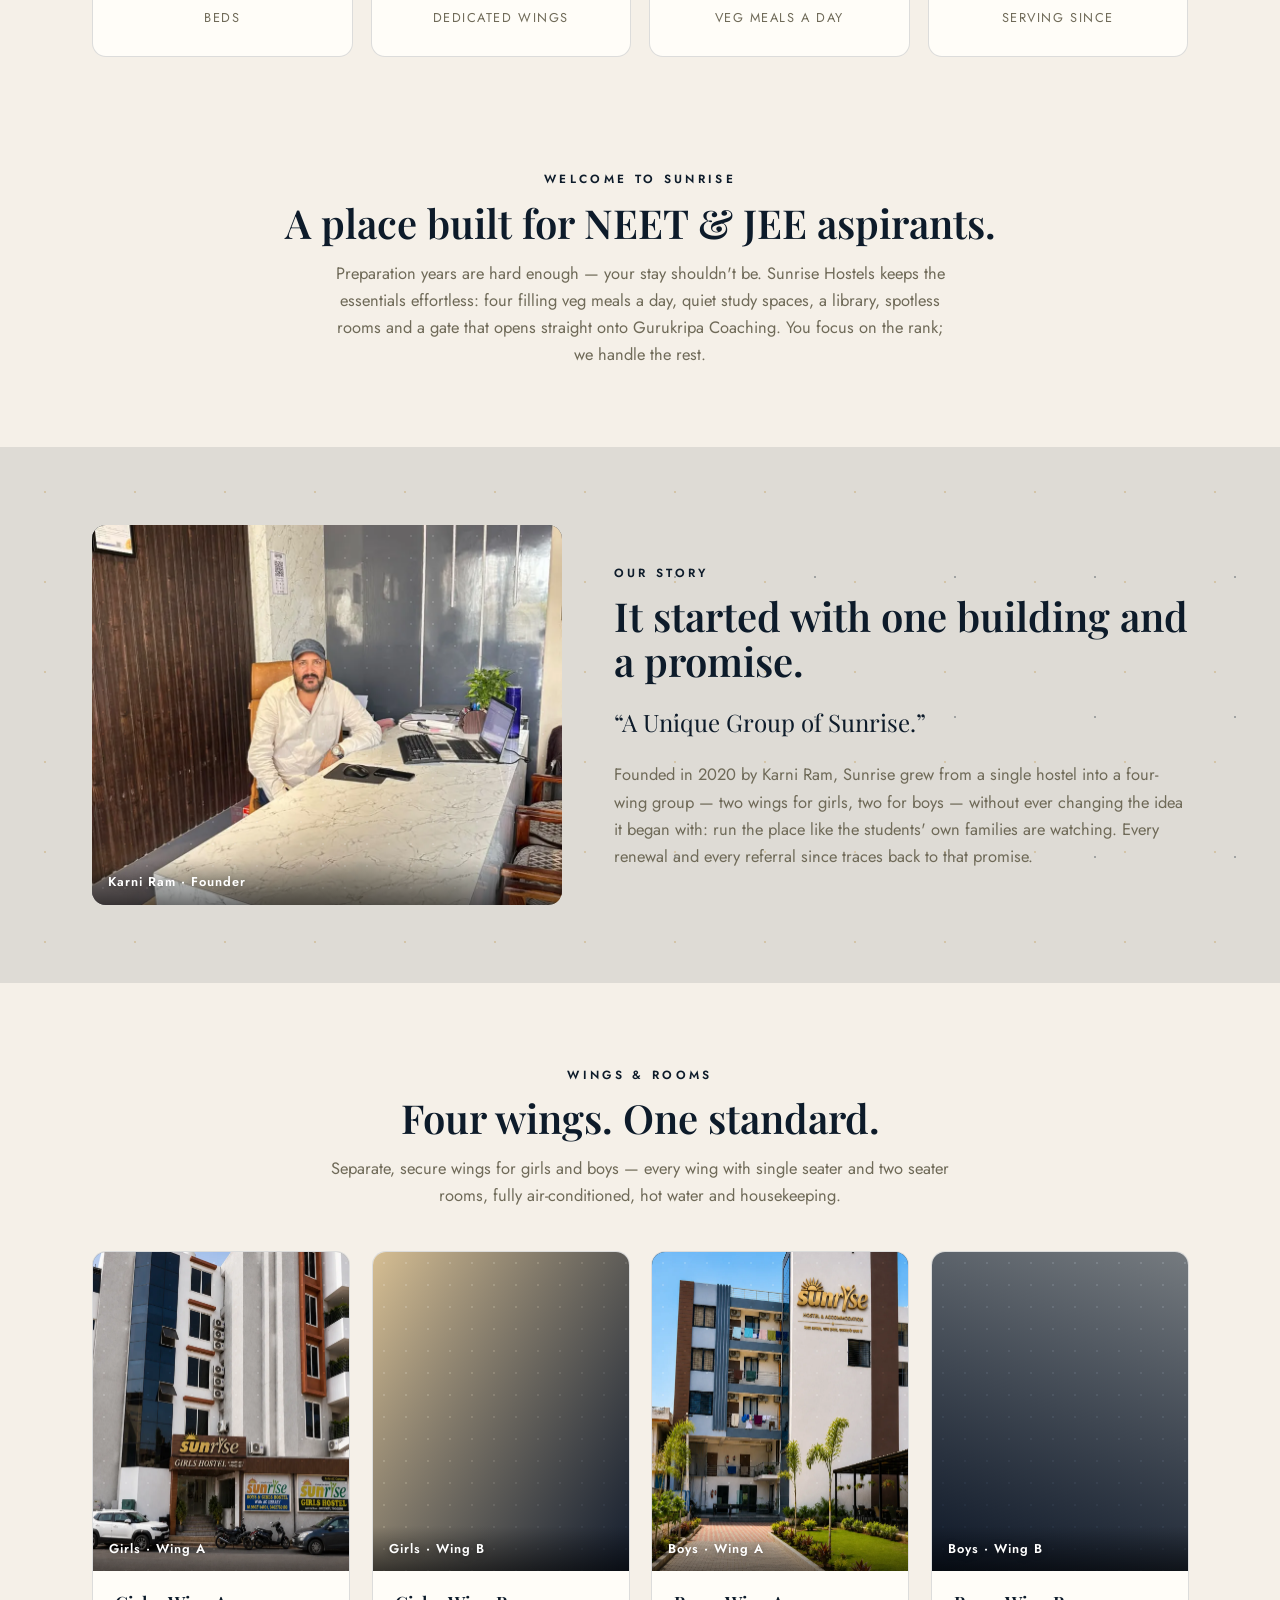
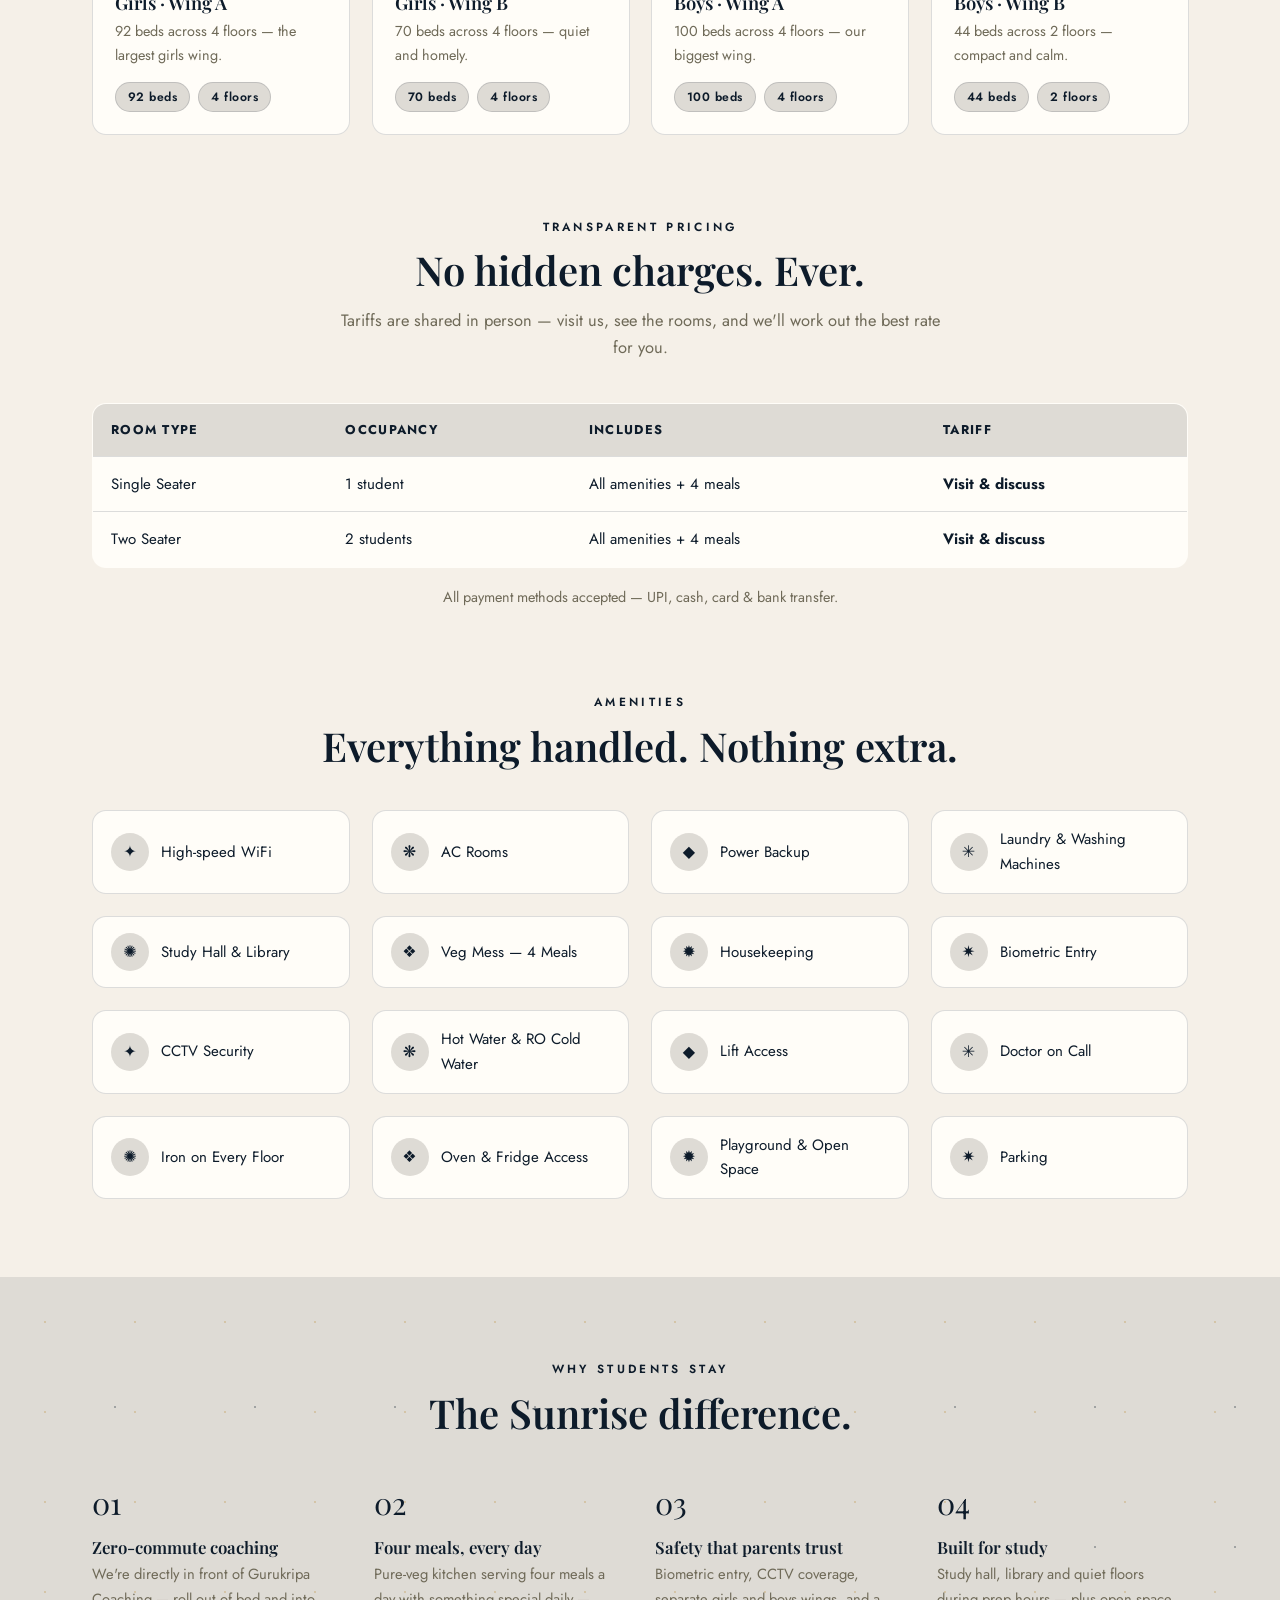
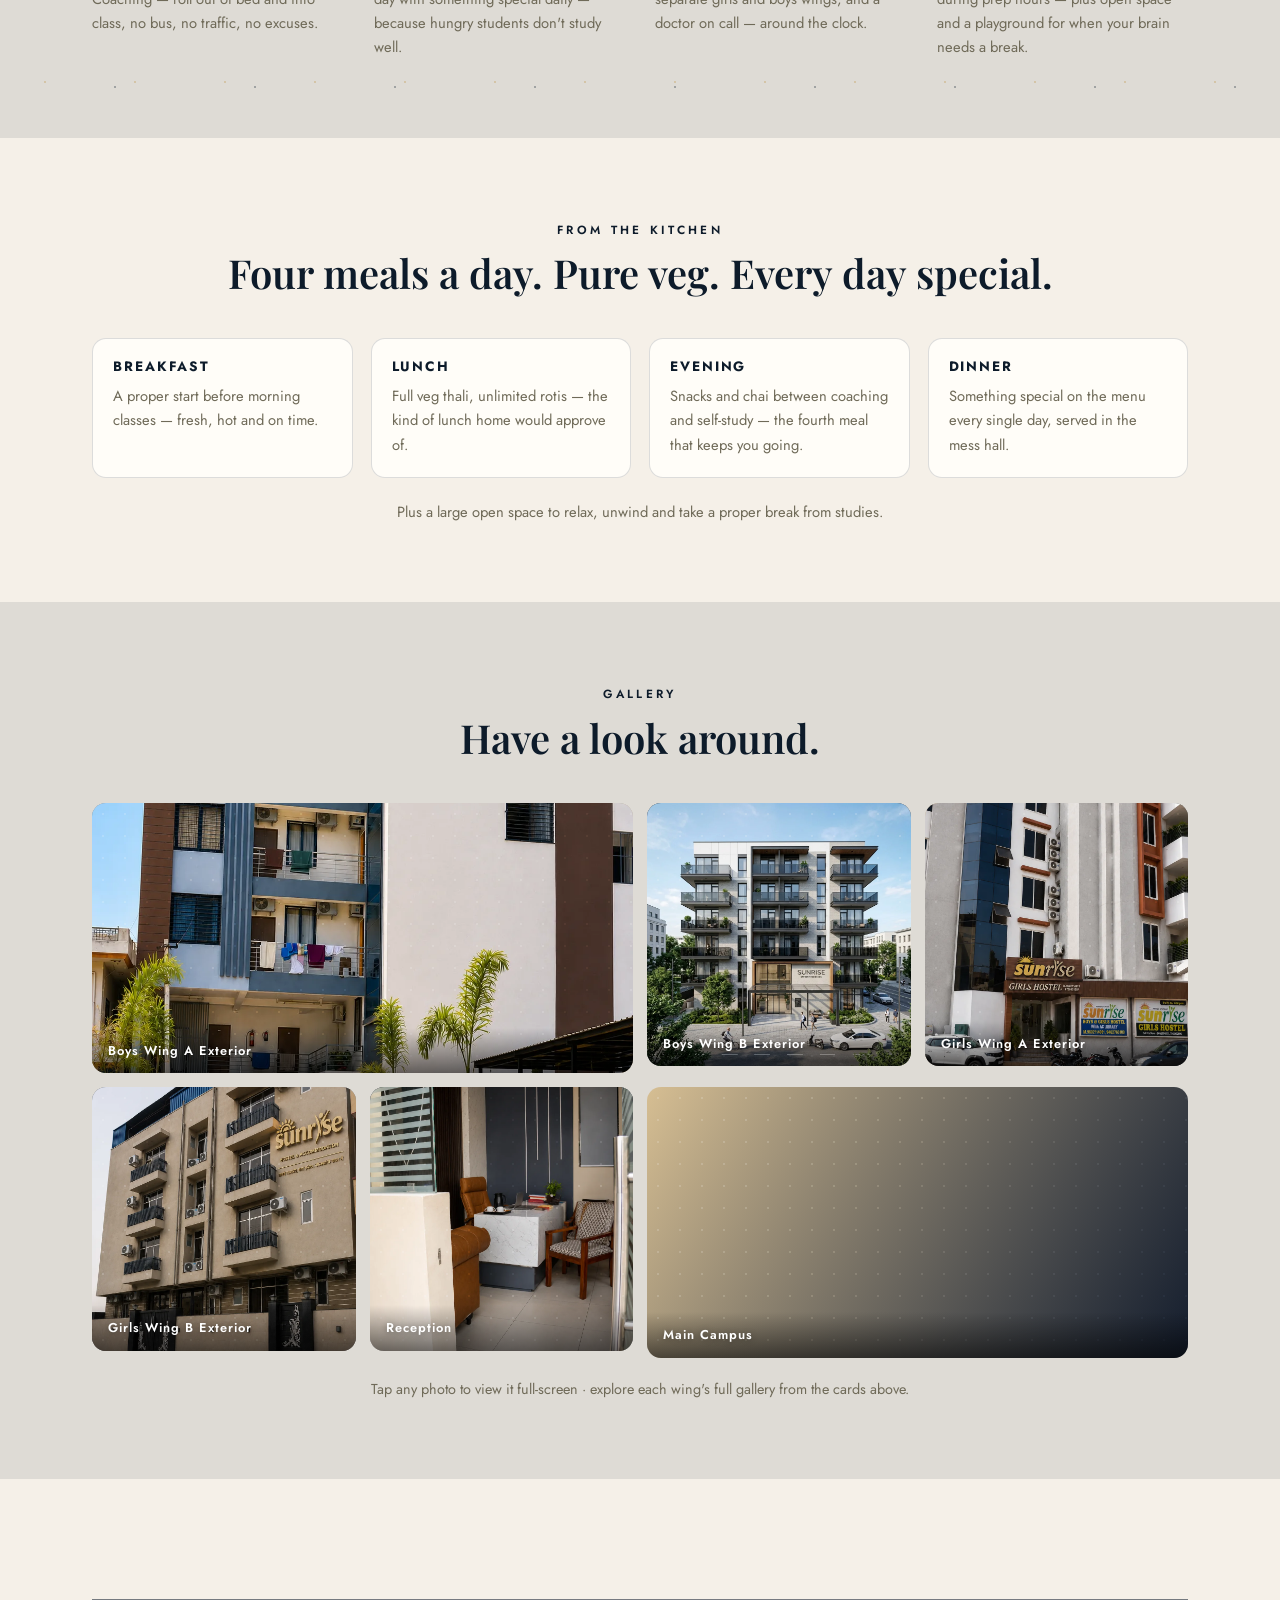
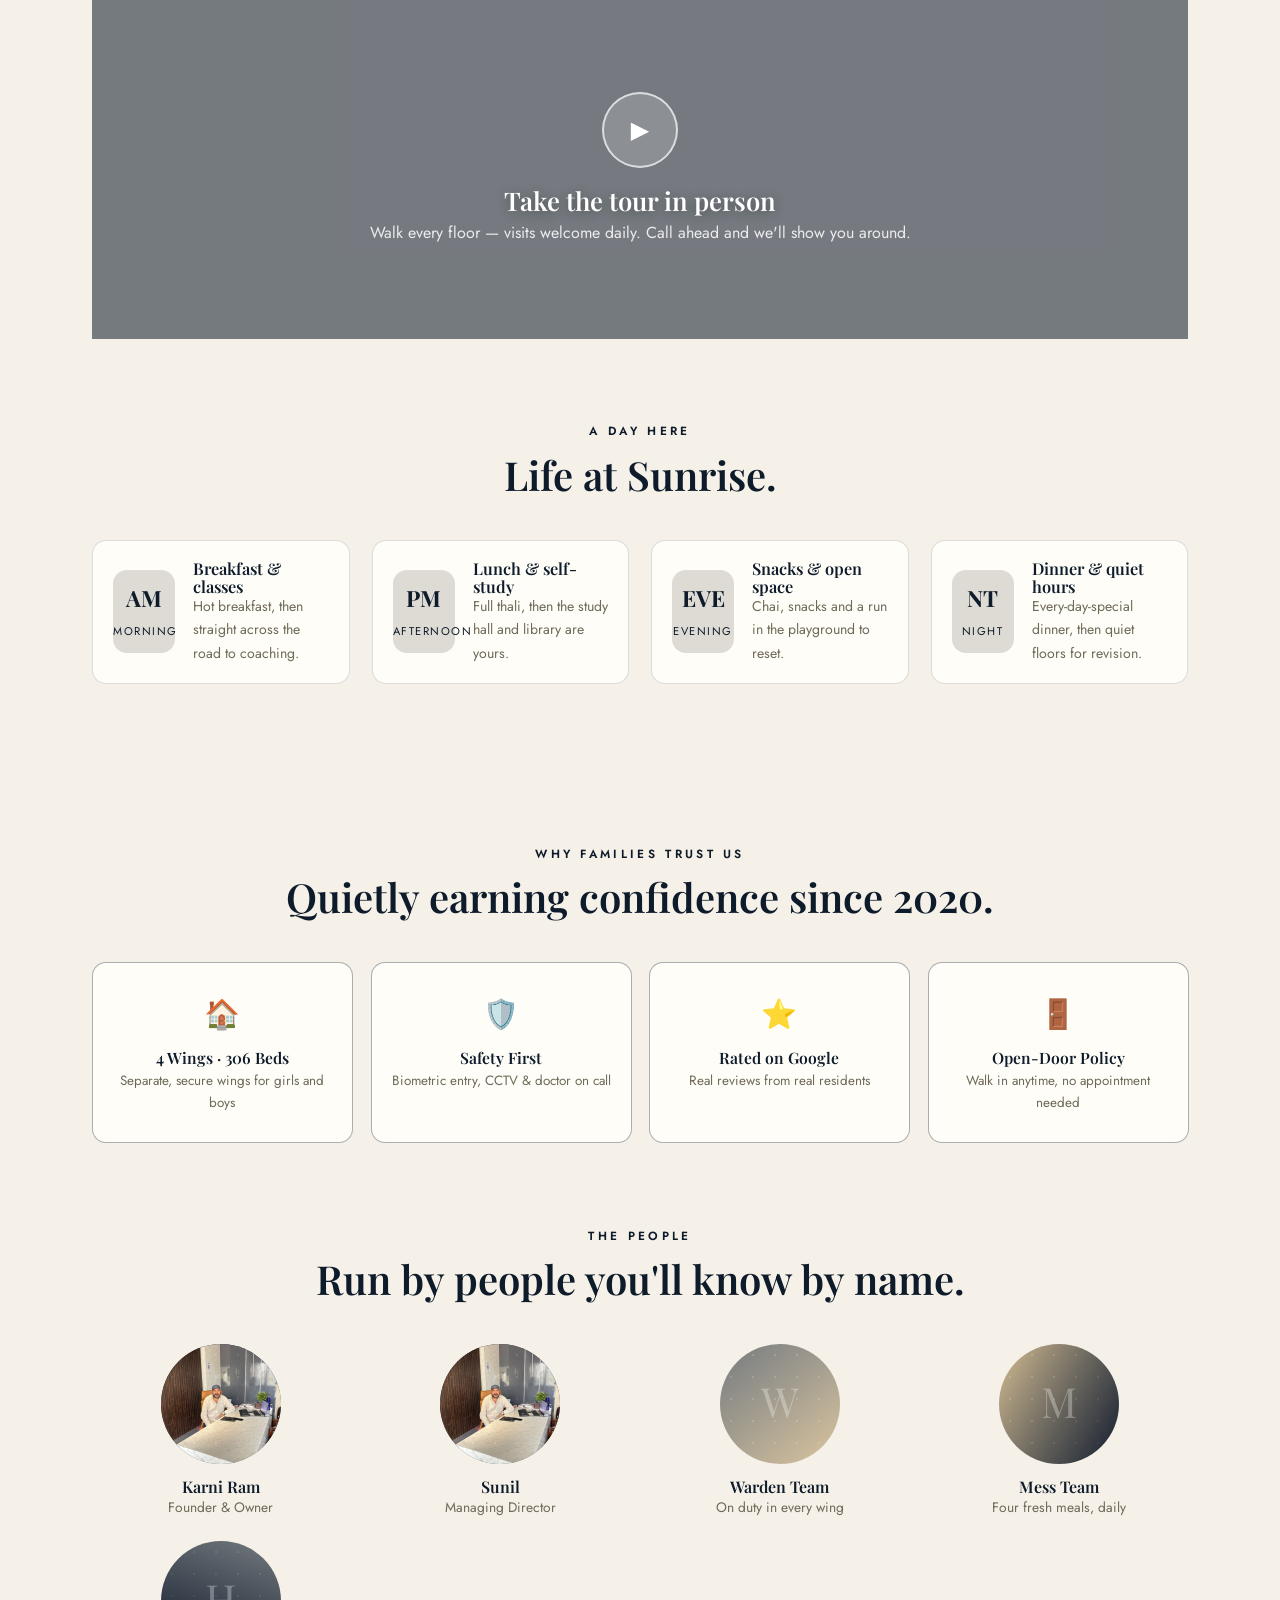
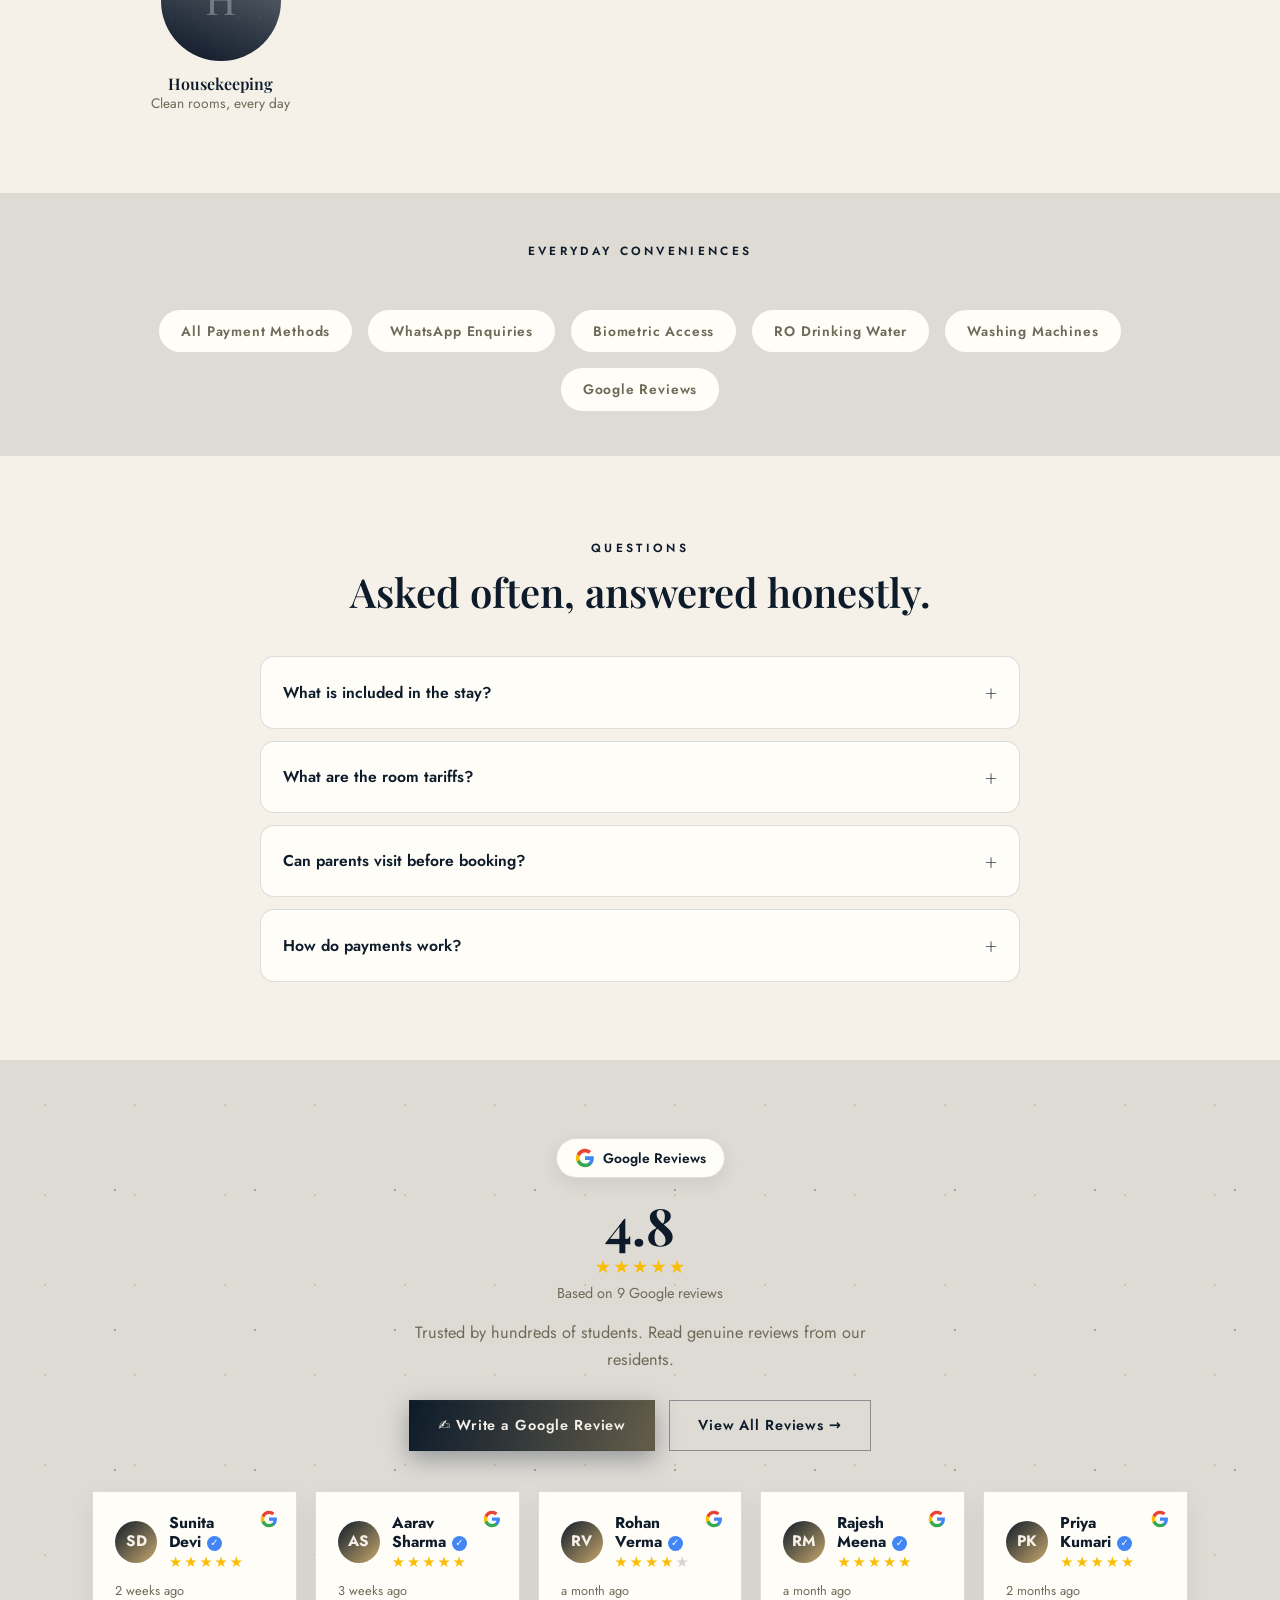
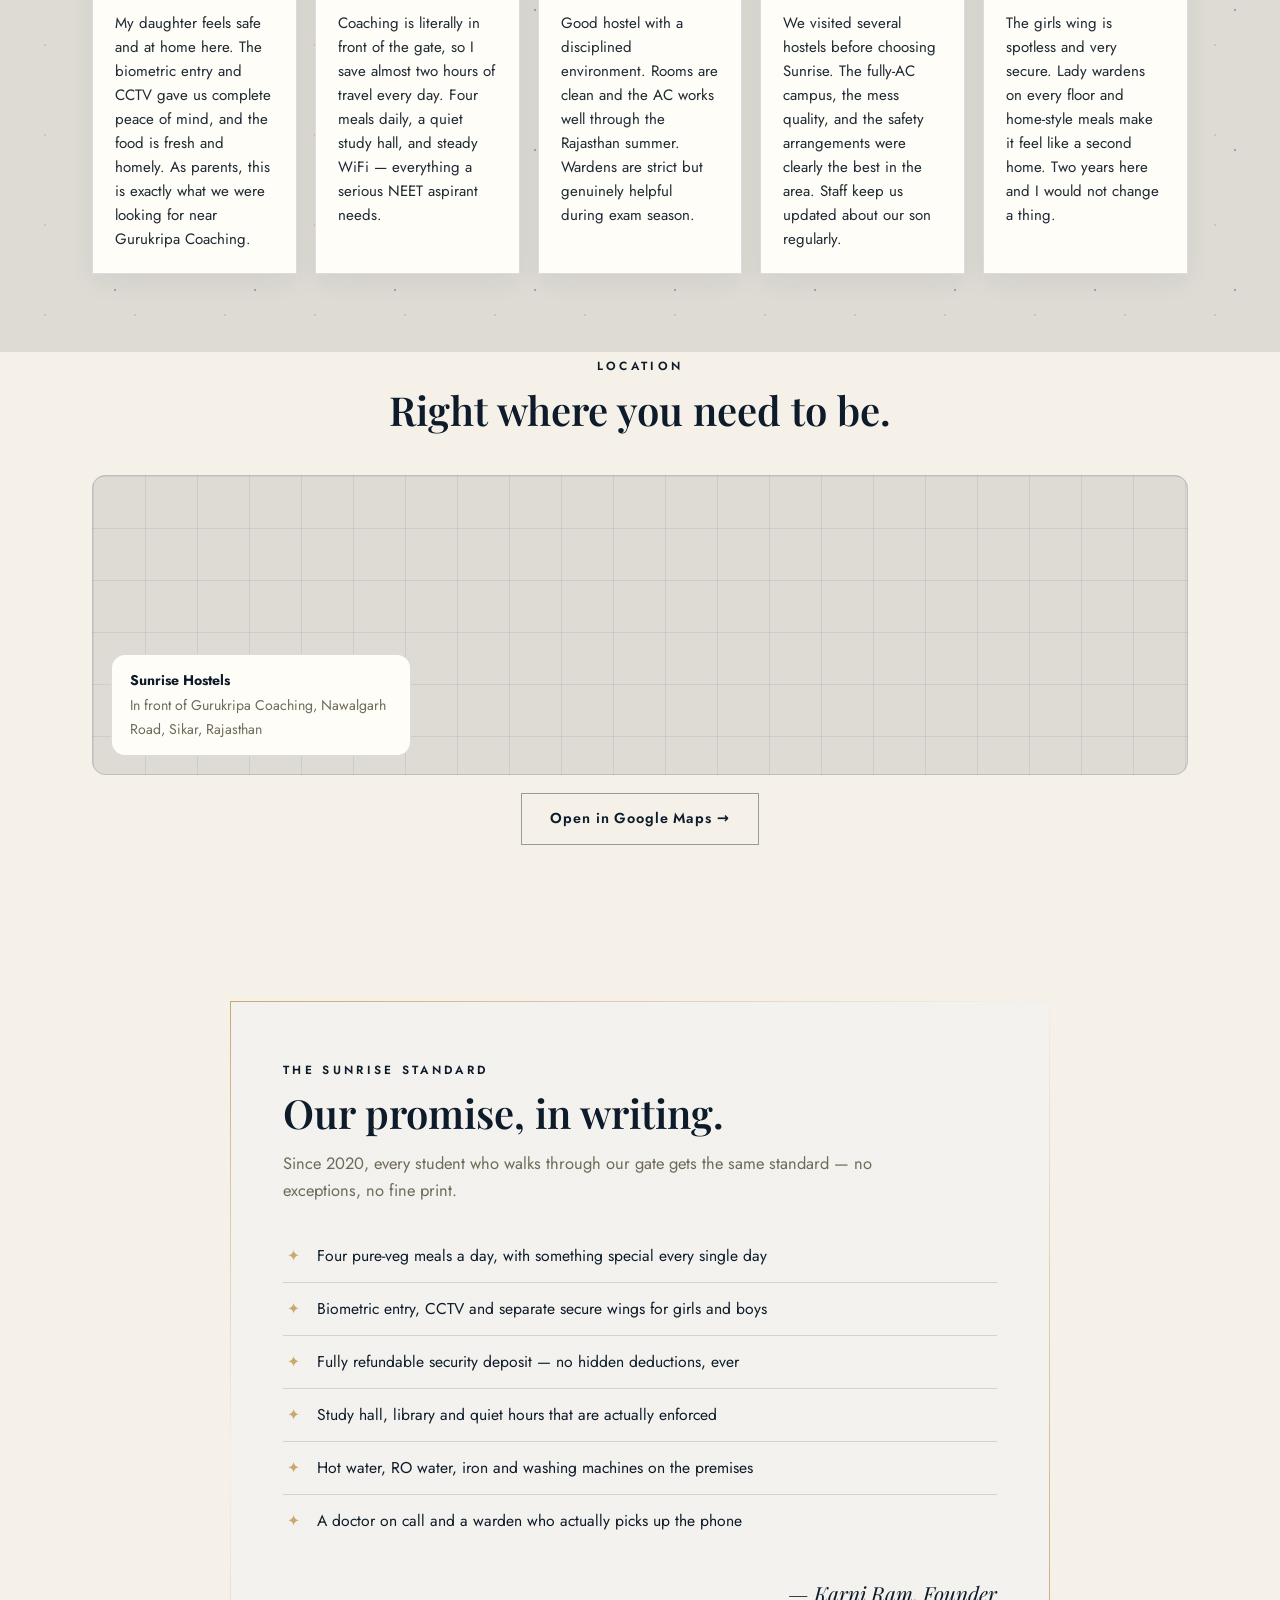
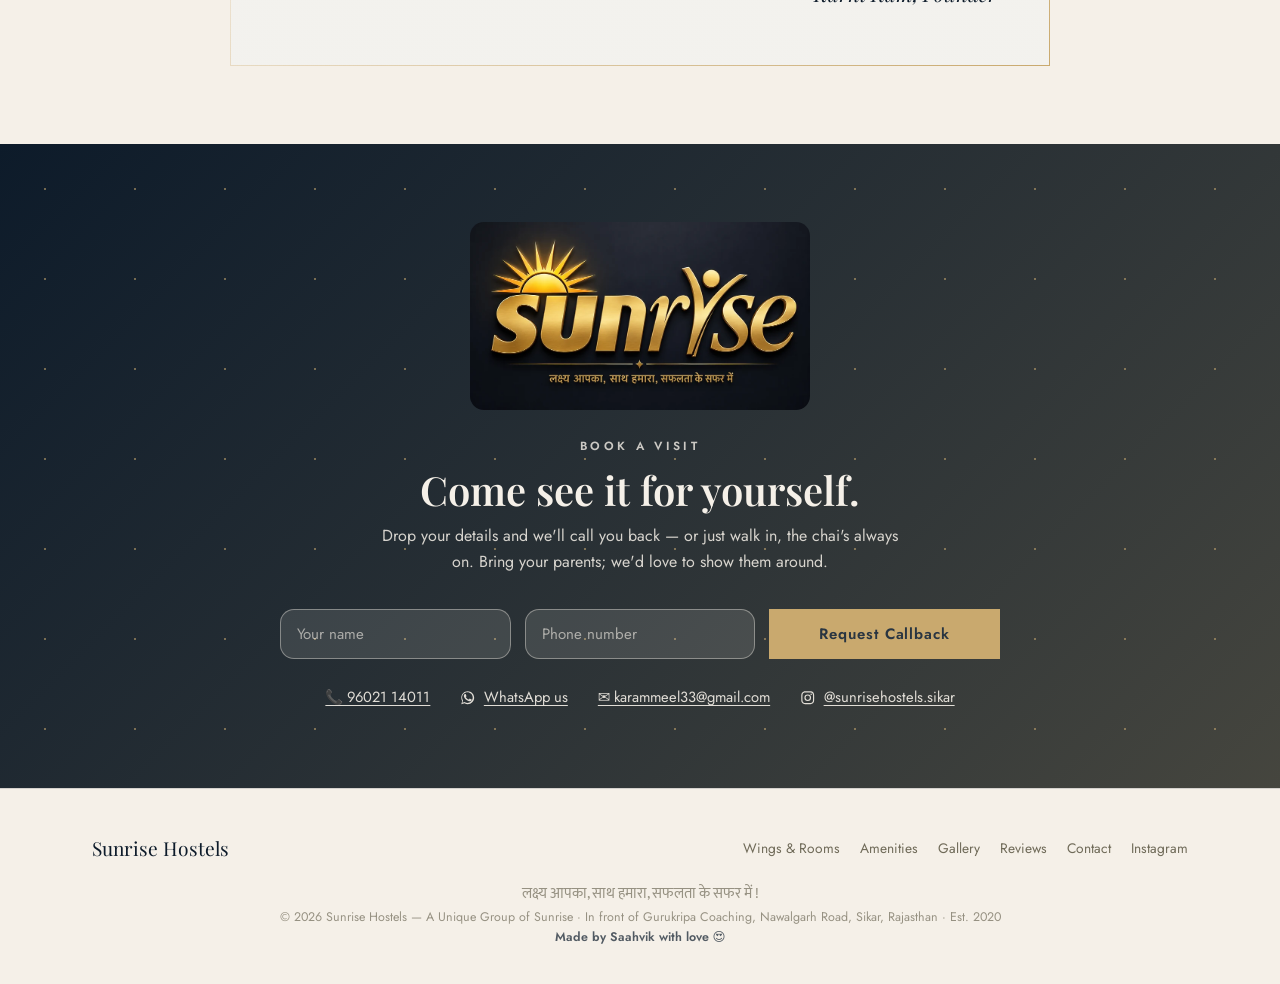
==== commit f9fcad15: "perf: comprehensive site performance optimization Image compression: - Convert 2 large PNGs (2.2MB e" ====
--- a/index.html
+++ b/index.html
@@ -3,6 +3,10 @@
 <head>
   <meta charset="UTF-8" />
   <meta name="viewport" content="width=device-width, initial-scale=1.0" />
+  <meta http-equiv="X-UA-Compatible" content="IE=edge" />
+  <link rel="dns-prefetch" href="https://fonts.googleapis.com" />
+  <link rel="dns-prefetch" href="https://fonts.gstatic.com" />
+  <link rel="dns-prefetch" href="https://maps.googleapis.com" />
   <title>Sunrise Hostels · Sikar — लक्ष्य आपका, साथ हमारा, सफलता के सफर में ! | Boys &amp; Girls Hostel for NEET &amp; JEE Students</title>
   <meta name="description" content="Sunrise Hostels, Sikar — लक्ष्य आपका, साथ हमारा, सफलता के सफर में ! Boys & girls hostel in front of Gurukripa Coaching, Nawalgarh Road. 4 wings, 306 beds, single & two seater rooms, 4 pure-veg meals daily, biometric entry, CCTV, library & study hall. Est. 2020." />
   <meta property="og:title" content="Sunrise Hostels · Sikar — लक्ष्य आपका, साथ हमारा, सफलता के सफर में !" />
@@ -23,8 +27,8 @@
   <link rel="apple-touch-icon" sizes="180x180" href="apple-touch-icon.png" />
   <link rel="manifest" href="site.webmanifest" />
   <meta name="theme-color" content="#0d1b2a" />
-  <link rel="stylesheet" href="assets/css/style.css" />
-  <link rel="stylesheet" href="assets/css/google-reviews.css" />
+  <link rel="stylesheet" href="assets/css/style.min.css" />
+  <link rel="stylesheet" href="assets/css/google-reviews.min.css" />
 </head>
 <body>
 
@@ -668,10 +672,10 @@
   <!-- WhatsApp float -->
   <a class="wa-float" href="https://wa.me/919602114011?text=Hi%20Sunrise%20Hostels%2C%20I%27d%20like%20to%20enquire%20about%20a%20room." target="_blank" rel="noopener noreferrer" aria-label="Chat on WhatsApp">💬</a>
 
-  <script src="assets/js/reviews-store.js"></script>
-  <script src="assets/js/reviews-ui.js"></script>
-  <script src="assets/js/google-reviews.js"></script>
-  <script src="assets/js/main.js"></script>
-  <script src="assets/js/premium.js"></script>
+  <script src="assets/js/reviews-store.min.js" defer></script>
+  <script src="assets/js/reviews-ui.min.js" defer></script>
+  <script src="assets/js/google-reviews.min.js" defer></script>
+  <script src="assets/js/main.min.js" defer></script>
+  <script src="assets/js/premium.min.js" defer></script>
 </body>
 </html>
--- a/assets/css/style.min.css
+++ b/assets/css/style.min.css
@@ -0,0 +1 @@
+:root{--d-bg:#f5f0e8;--d-surface:#fffdf8;--d-ink:#0d1b2a;--d-muted:#6f6a58;--d-primary:#0d1b2a;--d-accent:#c9a96e;--d-on-primary:#f5f0e8;--d-radius:14;--d-head:'Playfair Display',Georgia,serif;--d-body:'Jost',system-ui,sans-serif;--soft:color-mix(in srgb,var(--d-primary) 10%,var(--d-bg));--line:color-mix(in srgb,var(--d-ink) 14%,transparent);--wash:color-mix(in srgb,var(--d-primary) 55%,var(--d-bg))}*{margin:0;padding:0;box-sizing:border-box}html{scroll-behavior:smooth}body{background:var(--d-bg);color:var(--d-ink);font-family:var(--d-body);line-height:1.65;min-height:100vh;-webkit-font-smoothing:antialiased}h1,h2,h3,h4{font-family:var(--d-head);font-weight:600;line-height:1.12;margin:0}p{margin:0}a{color:inherit;text-decoration:none}img{max-width:100%;display:block}::selection{background:color-mix(in srgb,var(--d-primary) 30%,transparent)}.d-wrap{max-width:1140px;margin:0 auto;padding:0 22px}.d-section{padding:78px 0}.d-section--tint{background:var(--soft)}.d-section--primary{background:linear-gradient(135deg,var(--d-primary),color-mix(in srgb,var(--d-primary) 70%,var(--d-accent)));color:var(--d-on-primary)}.d-kicker{display:inline-block;font-size:0.74rem;font-weight:600;letter-spacing:0.28em;text-transform:uppercase;color:var(--d-primary);margin-bottom:12px}.d-section--primary .d-kicker{color:var(--d-on-primary);opacity:0.8}.d-h2{font-size:clamp(1.7rem,3.4vw,2.5rem);margin-bottom:14px}.d-lede{max-width:62ch;color:var(--d-muted);font-size:1.03rem}.d-center{text-align:center}.d-center .d-lede{margin-left:auto;margin-right:auto}.pat-sparkle{background-image:radial-gradient(color-mix(in srgb,var(--d-accent) 45%,transparent) 1px,transparent 1.5px),radial-gradient(color-mix(in srgb,var(--d-primary) 30%,transparent) 1px,transparent 1.5px);background-size:90px 90px,140px 140px;background-position:0 0,45px 60px}.d-section--primary.pat-sparkle{background-image:radial-gradient(color-mix(in srgb,var(--d-accent) 55%,transparent) 1px,transparent 1.5px),linear-gradient(135deg,var(--d-primary),color-mix(in srgb,var(--d-primary) 70%,var(--d-accent)));background-size:90px 90px,100% 100%;background-position:0 0,0 0}.d-btn{display:inline-flex;align-items:center;gap:8px;padding:13px 28px;border-radius:calc(var(--d-radius) * 1px+6px);border:1.5px solid transparent;font-family:var(--d-body);font-size:0.9rem;font-weight:600;letter-spacing:0.06em;cursor:pointer;transition:transform 0.18s ease,box-shadow 0.18s ease,background 0.18s ease}.d-btn:hover{transform:translateY(-2px)}.d-btn--primary{color:var(--d-on-primary);box-shadow:0 8px 24px color-mix(in srgb,var(--d-primary) 35%,transparent);background:linear-gradient(110deg,var(--d-primary) 0%,color-mix(in srgb,var(--d-primary) 55%,var(--d-accent)) 50%,var(--d-primary) 100%);background-size:200% 100%}@media (prefers-reduced-motion:no-preference){.d-btn--primary{animation:lux-sheen 5s ease-in-out infinite}}@keyframes lux-sheen{0%,100%{background-position:0% 0}50%{background-position:100% 0}}.d-btn--ghost{border-color:color-mix(in srgb,currentColor 40%,transparent);background:transparent;color:inherit}.d-btn--accent{background:var(--d-accent);color:color-mix(in srgb,var(--d-ink) 88%,var(--d-bg));border:none;font-size:0.94rem}.d-nav{position:sticky;top:0;z-index:40;background:color-mix(in srgb,var(--d-bg) 86%,transparent);backdrop-filter:blur(12px);-webkit-backdrop-filter:blur(12px);border-bottom:1px solid var(--line)}.d-nav__in{display:flex;align-items:center;justify-content:space-between;height:66px;gap:18px}.d-nav__brand{font-family:var(--d-head);font-size:1.3rem;letter-spacing:0.04em;display:flex;align-items:center;gap:10px;white-space:nowrap}.d-nav__mark{width:34px;height:34px;border-radius:calc(var(--d-radius) * 1px);background:linear-gradient(135deg,var(--d-primary),var(--d-accent));color:var(--d-on-primary);display:inline-flex;align-items:center;justify-content:center;font-size:1rem;font-weight:700;flex:none}.d-nav__links{display:flex;gap:22px;font-size:0.88rem}.d-nav__links a{opacity:0.75;transition:opacity 0.15s ease,color 0.15s ease}.d-nav__links a:hover{opacity:1;color:var(--d-primary)}.d-nav__cta{padding:10px 20px;font-size:0.82rem}.d-nav__toggle{display:none;background:none;border:none;font-size:1.4rem;color:var(--d-ink);cursor:pointer;padding:4px 8px}@media (max-width:880px){.d-nav__links{display:none;position:absolute;top:66px;left:0;right:0;flex-direction:column;gap:0;background:var(--d-surface);border-bottom:1px solid var(--line);padding:8px 22px 16px}.d-nav__links.open{display:flex}.d-nav__links a{padding:11px 0;border-bottom:1px solid var(--line)}.d-nav__links a:last-child{border-bottom:none}.d-nav__toggle{display:block}.d-nav__cta{display:none}}.d-hero{position:relative;overflow:hidden}.d-hero__tag{font-size:0.78rem;font-weight:600;letter-spacing:0.3em;text-transform:uppercase;color:var(--d-primary);margin-bottom:16px}.d-hero__title{font-size:clamp(2.4rem,5.6vw,4.2rem);margin-bottom:18px}.d-hero__title{background:linear-gradient(120deg,var(--d-ink) 30%,color-mix(in srgb,var(--d-primary) 40%,var(--d-accent)) 55%,var(--d-ink) 80%);-webkit-background-clip:text;background-clip:text;-webkit-text-fill-color:transparent}.d-hero__sub{font-size:1.1rem;color:var(--d-muted);max-width:54ch;margin-bottom:30px}.d-hero__actions{display:flex;flex-wrap:wrap;gap:14px}.d-hero--aurora{min-height:78vh;display:flex;align-items:center;text-align:center;color:var(--d-ink)}.d-hero--aurora::before{content:'';position:absolute;inset:-40%;background:radial-gradient(38% 42% at 28% 34%,color-mix(in srgb,var(--d-primary) 42%,transparent),transparent 70%),radial-gradient(34% 38% at 72% 28%,color-mix(in srgb,var(--d-accent) 36%,transparent),transparent 70%),radial-gradient(42% 46% at 58% 78%,color-mix(in srgb,var(--d-primary) 30%,transparent),transparent 70%);filter:blur(10px)}@media (prefers-reduced-motion:no-preference){.d-hero--aurora::before{animation:d-aurora 16s ease-in-out infinite alternate}}@keyframes d-aurora{0%{transform:rotate(0deg) scale(1)}100%{transform:rotate(8deg) scale(1.12)}}.d-hero--aurora .d-hero__grid{position:relative;width:100%;padding:96px 0}.d-hero--aurora .d-hero__sub{margin-left:auto;margin-right:auto;color:color-mix(in srgb,var(--d-ink) 78%,transparent)}.d-hero--aurora .d-hero__actions{justify-content:center}.d-hero__badges{display:flex;flex-wrap:wrap;justify-content:center;gap:12px 26px;margin-top:34px;font-size:0.88rem;color:var(--d-muted)}.d-visual{position:relative;border-radius:calc(var(--d-radius) * 1px);overflow:hidden;display:flex;align-items:flex-end;min-height:180px;color:#ffffff}.d-visual::before{content:'';position:absolute;inset:0}.d-visual--0::before{background:linear-gradient(140deg,var(--wash),color-mix(in srgb,var(--d-accent) 60%,var(--d-bg)))}.d-visual--1::before{background:linear-gradient(160deg,color-mix(in srgb,var(--d-primary) 80%,#000),var(--wash))}.d-visual--2::before{background:linear-gradient(120deg,color-mix(in srgb,var(--d-accent) 70%,var(--d-bg)),color-mix(in srgb,var(--d-primary) 65%,#223))}.d-visual--3::before{background:linear-gradient(200deg,var(--wash),color-mix(in srgb,var(--d-primary) 85%,#101))}.d-visual::after{content:'';position:absolute;inset:0;background-image:radial-gradient(rgba(255,255,255,0.16) 1px,transparent 1.4px);background-size:22px 22px;mix-blend-mode:overlay}.d-visual__label{position:relative;z-index:1;padding:12px 16px;font-size:0.8rem;font-weight:600;letter-spacing:0.08em;text-shadow:0 1px 6px rgba(0,0,0,0.35)}.d-visual__glyph{position:absolute;top:50%;left:50%;transform:translate(-50%,-54%);font-family:var(--d-head);font-size:4.4rem;opacity:0.3;z-index:1}.d-visual>img{position:absolute;inset:0;width:100%;height:100%;object-fit:cover}.d-grid{display:grid;gap:22px;margin-top:42px}.d-grid--2{grid-template-columns:repeat(auto-fit,minmax(300px,1fr))}.d-grid--3{grid-template-columns:repeat(auto-fit,minmax(270px,1fr))}.d-grid--4{grid-template-columns:repeat(auto-fit,minmax(210px,1fr))}.d-card{background:var(--d-surface);border:1px solid var(--line);border-radius:calc(var(--d-radius) * 1px);overflow:hidden;transition:transform 0.2s ease,box-shadow 0.2s ease,border-color 0.2s ease}.d-card:hover{transform:translateY(-4px);box-shadow:0 22px 60px color-mix(in srgb,var(--d-primary) 26%,transparent);border-color:color-mix(in srgb,var(--d-primary) 45%,transparent)}.d-card__body{padding:22px}.d-card__title{font-size:1.15rem;margin-bottom:6px}.d-card__meta{color:var(--d-muted);font-size:0.9rem}.d-card__price{color:var(--d-primary);font-weight:700;font-size:1.05rem;margin-top:12px}.d-card__price small{color:var(--d-muted);font-weight:400}.d-card .d-visual{border-radius:0;aspect-ratio:4/5;min-height:0}.d-card-link{display:block;color:inherit;text-decoration:none}.d-card__chips{display:flex;flex-wrap:wrap;gap:8px;margin-top:14px}.d-card__chips span{font-size:0.76rem;font-weight:600;letter-spacing:0.04em;border:1px solid var(--line);background:var(--soft);color:var(--d-primary);border-radius:999px;padding:4px 12px}.d-amen{display:flex;gap:12px;align-items:center;background:var(--d-surface);border:1px solid var(--line);border-radius:calc(var(--d-radius) * 1px);padding:16px 18px;font-size:0.94rem}.d-amen__dot{width:38px;height:38px;flex:none;border-radius:50%;background:var(--soft);color:var(--d-primary);display:inline-flex;align-items:center;justify-content:center;font-size:1rem}.d-feat{display:grid;grid-template-columns:repeat(auto-fit,minmax(220px,1fr));gap:30px;margin-top:42px}.d-feat__item h4{font-size:1.05rem;margin:10px 0 6px}.d-feat__item p{color:var(--d-muted);font-size:0.92rem}.d-feat__num{font-family:var(--d-head);font-size:1.9rem;color:var(--d-primary)}.d-gallery{display:grid;grid-template-columns:repeat(4,1fr);gap:14px;margin-top:42px}.d-gallery .d-visual{aspect-ratio:1;min-height:0}.d-gallery .d-visual:nth-child(1){grid-column:span 2;aspect-ratio:2/1}.d-gallery .d-visual:nth-child(6){grid-column:span 2;aspect-ratio:2/1}@media (max-width:720px){.d-gallery{grid-template-columns:repeat(2,1fr)}}.d-stats{display:grid;grid-template-columns:repeat(auto-fit,minmax(160px,1fr));gap:18px;margin-top:42px}.d-stat{text-align:center;padding:26px 14px;border:1px solid var(--line);border-radius:calc(var(--d-radius) * 1px);background:var(--d-surface)}.d-stat b{display:block;font-family:var(--d-head);font-size:2.1rem;color:var(--d-primary)}.d-stat span{font-size:0.8rem;letter-spacing:0.12em;text-transform:uppercase;color:var(--d-muted)}.d-quote{background:var(--d-surface);border:1px solid var(--line);border-left:4px solid var(--d-primary);border-radius:calc(var(--d-radius) * 1px);padding:26px;font-size:0.98rem}.d-quote footer{margin-top:16px;color:var(--d-muted);font-size:0.86rem}.d-quote footer b{color:var(--d-ink)}.d-quote .stars{color:var(--d-accent);letter-spacing:2px;margin-bottom:10px}.d-table{width:100%;border-collapse:collapse;margin-top:42px;background:var(--d-surface);border-radius:calc(var(--d-radius) * 1px);overflow:hidden;border:1px solid var(--line)}.d-table th,.d-table td{padding:15px 18px;text-align:left;font-size:0.94rem;border-bottom:1px solid var(--line)}.d-table th{background:var(--soft);font-family:var(--d-body);font-weight:700;font-size:0.8rem;letter-spacing:0.1em;text-transform:uppercase;color:var(--d-primary)}.d-table tr:last-child td{border-bottom:none}.d-table td:last-child{color:var(--d-primary);font-weight:700}.d-tablewrap{overflow-x:auto}.d-mess{display:grid;grid-template-columns:repeat(auto-fit,minmax(200px,1fr));gap:18px;margin-top:42px}.d-mess__day{background:var(--d-surface);border:1px solid var(--line);border-radius:calc(var(--d-radius) * 1px);padding:20px}.d-mess__day h4{color:var(--d-primary);font-size:0.85rem;letter-spacing:0.14em;text-transform:uppercase;font-family:var(--d-body);font-weight:700;margin-bottom:10px}.d-mess__day p{font-size:0.92rem;color:var(--d-muted)}.d-faq{max-width:760px;margin:42px auto 0;display:grid;gap:12px}.d-faq details{background:var(--d-surface);border:1px solid var(--line);border-radius:calc(var(--d-radius) * 1px);padding:18px 22px}.d-faq summary{cursor:pointer;font-weight:600;font-size:0.98rem;list-style:none;display:flex;justify-content:space-between;align-items:center;gap:12px}.d-faq summary::-webkit-details-marker{display:none}.d-faq summary::after{content:'+';font-family:var(--d-head);font-size:1.3rem;color:var(--d-primary);flex:none}.d-faq details[open] summary::after{content:'–'}.d-faq details p{margin-top:12px;color:var(--d-muted);font-size:0.94rem}.d-book{display:grid;grid-template-columns:repeat(auto-fit,minmax(170px,1fr));gap:14px;background:var(--d-surface);border:1px solid var(--line);border-radius:calc(var(--d-radius) * 1px+6px);padding:22px;box-shadow:0 18px 50px color-mix(in srgb,var(--d-ink) 12%,transparent);margin-top:42px}.d-book label{font-size:0.72rem;font-weight:700;letter-spacing:0.14em;text-transform:uppercase;color:var(--d-muted);display:block;margin-bottom:6px}.d-book__field,.d-book select{width:100%;border:1px solid var(--line);border-radius:calc(var(--d-radius) * 1px);padding:12px 14px;font-size:0.94rem;background:var(--d-bg);color:var(--d-ink);font-family:inherit}.d-book__cta{display:flex;align-items:flex-end}.d-book__cta .d-btn{width:100%;justify-content:center}.d-tour{position:relative;border-radius:calc(var(--d-radius) * 1px+8px);overflow:hidden;min-height:340px;display:flex;align-items:center;justify-content:center;text-align:center;color:#fff;margin-top:42px}.d-tour__play{width:76px;height:76px;border-radius:50%;background:rgba(255,255,255,0.16);border:2px solid rgba(255,255,255,0.7);backdrop-filter:blur(4px);display:flex;align-items:center;justify-content:center;font-size:1.5rem;margin:0 auto 18px}.d-tour h3{font-size:1.6rem;text-shadow:0 2px 12px rgba(0,0,0,0.4)}.d-event{display:flex;gap:18px;align-items:center;background:var(--d-surface);border:1px solid var(--line);border-radius:calc(var(--d-radius) * 1px);padding:18px 20px}.d-event__date{flex:none;width:62px;text-align:center;border-radius:calc(var(--d-radius) * 1px);background:var(--soft);color:var(--d-primary);padding:10px 0}.d-event__date b{display:block;font-family:var(--d-head);font-size:1.4rem}.d-event__date span{font-size:0.7rem;letter-spacing:0.14em;text-transform:uppercase}.d-event h4{font-size:1.02rem}.d-event p{color:var(--d-muted);font-size:0.88rem}.d-team{text-align:center}.d-team .d-visual{aspect-ratio:1;min-height:0;border-radius:50%;width:120px;margin:0 auto 14px;align-items:center;justify-content:center}.d-team h4{font-size:1rem}.d-team p{color:var(--d-muted);font-size:0.86rem}.d-logos{display:flex;flex-wrap:wrap;gap:14px;justify-content:center;margin-top:36px}.d-logos span{border:1px solid var(--line);background:var(--d-surface);border-radius:999px;padding:10px 22px;font-size:0.86rem;font-weight:600;letter-spacing:0.06em;color:var(--d-muted)}.d-story{display:grid;grid-template-columns:0.9fr 1.1fr;gap:52px;align-items:center}.d-story .d-visual{min-height:380px}.d-story blockquote{font-family:var(--d-head);font-size:1.5rem;line-height:1.4;margin:22px 0;color:var(--d-primary)}@media (max-width:880px){.d-story{grid-template-columns:1fr}}.d-awards{display:grid;grid-template-columns:repeat(auto-fit,minmax(220px,1fr));gap:18px;margin-top:42px}.d-award{text-align:center;border:1px solid color-mix(in srgb,var(--d-primary) 35%,transparent);border-radius:calc(var(--d-radius) * 1px);padding:28px 18px;background:var(--d-surface)}.d-award__medal{font-size:1.8rem;margin-bottom:10px}.d-award h4{font-size:0.98rem}.d-award p{color:var(--d-muted);font-size:0.84rem;margin-top:4px}.d-marquee{overflow:hidden;border-block:1px solid var(--line);padding:16px 0;background:var(--soft)}.d-marquee__track{display:flex;gap:48px;white-space:nowrap;width:max-content}@media (prefers-reduced-motion:no-preference){.d-marquee__track{animation:d-marquee 28s linear infinite}}@keyframes d-marquee{to{transform:translateX(-50%)}}.d-marquee__track span{font-family:var(--d-head);font-size:1.05rem;letter-spacing:0.16em;text-transform:uppercase;color:var(--d-primary)}.d-marquee__set{display:inline-flex;gap:48px}.d-map{border-radius:calc(var(--d-radius) * 1px);min-height:300px;margin-top:42px;position:relative;overflow:hidden;border:1px solid var(--line);background:linear-gradient(color-mix(in srgb,var(--d-ink) 8%,transparent) 1.5px,transparent 1.5px),linear-gradient(90deg,color-mix(in srgb,var(--d-ink) 8%,transparent) 1.5px,transparent 1.5px),var(--soft);background-size:52px 52px}.d-map iframe{position:absolute;inset:0;width:100%;height:100%;border:0}.d-map__pin{position:absolute;top:46%;left:50%;transform:translate(-50%,-100%);font-size:2.2rem;filter:drop-shadow(0 4px 8px rgba(0,0,0,0.3))}.d-map__card{position:absolute;bottom:18px;left:18px;background:var(--d-surface);border:1px solid var(--line);border-radius:calc(var(--d-radius) * 1px);padding:14px 18px;font-size:0.88rem;max-width:300px}.d-map__card b{display:block;margin-bottom:2px}.d-map__card span{color:var(--d-muted)}.d-cta{text-align:center}.d-cta .d-h2{margin-bottom:10px}.d-cta p{opacity:0.85;max-width:52ch;margin:0 auto 28px}.d-contact{display:grid;grid-template-columns:repeat(auto-fit,minmax(200px,1fr));gap:14px;max-width:720px;margin:34px auto 0}.d-contact input{border:1px solid color-mix(in srgb,var(--d-on-primary) 40%,transparent);background:color-mix(in srgb,var(--d-on-primary) 12%,transparent);color:inherit;border-radius:calc(var(--d-radius) * 1px);padding:13px 16px;font-size:0.94rem;font-family:inherit}.d-contact input::placeholder{color:inherit;opacity:0.6}.d-contact .d-btn{justify-content:center}.d-cta__direct{margin-top:26px;display:flex;flex-wrap:wrap;gap:12px 30px;justify-content:center;font-size:0.92rem;opacity:0.9}.d-cta__direct a{text-decoration:underline;text-underline-offset:3px}.icon-link{display:inline-flex;align-items:center;gap:8px}.icon-link__svg{width:1.05em;height:1.05em;flex:none}.d-foot{border-top:1px solid var(--line);padding:44px 0 36px}.d-foot__in{display:flex;flex-wrap:wrap;gap:24px;justify-content:space-between;align-items:center}.d-foot__brand{font-family:var(--d-head);font-size:1.2rem}.d-foot__links{display:flex;flex-wrap:wrap;gap:20px;font-size:0.86rem;color:var(--d-muted)}.d-foot__note{font-size:0.78rem;color:var(--d-muted);width:100%;text-align:center;margin-top:18px;opacity:0.7}.d-foot__note a{color:var(--d-primary);font-weight:600;transition:color 0.2s ease}.d-foot__note a:hover{color:var(--d-accent);text-decoration:underline;text-underline-offset:3px}.lux-medallion{padding-bottom:40px}.lux-medallion__coin{width:150px;height:150px;margin:0 auto;border-radius:50%;position:relative;display:flex;align-items:center;justify-content:center;background:radial-gradient(circle at 32% 28%,color-mix(in srgb,var(--d-accent) 75%,#fff) 0%,var(--d-accent) 42%,color-mix(in srgb,var(--d-accent) 55%,#000) 100%);box-shadow:0 20px 50px color-mix(in srgb,var(--d-accent) 40%,transparent),inset 0 0 0 3px color-mix(in srgb,#ffffff 35%,transparent),inset 0 0 0 10px color-mix(in srgb,var(--d-accent) 70%,#000)}.lux-medallion__coin span{font-family:var(--d-head);font-size:4rem;font-weight:700;color:var(--d-primary);text-shadow:0 2px 10px rgba(0,0,0,0.25)}@media (prefers-reduced-motion:no-preference){.lux-medallion__coin{animation:lux-coin 7s ease-in-out infinite}}@keyframes lux-coin{0%,100%{transform:rotateY(0deg) translateY(0)}25%{transform:rotateY(24deg) translateY(-6px)}75%{transform:rotateY(-24deg) translateY(-6px)}}.lux-manifesto__card{max-width:820px;margin:0 auto;border:1px solid transparent;border-radius:calc(var(--d-radius) * 1px+8px);padding:54px 52px;background:linear-gradient(color-mix(in srgb,var(--d-primary) 5%,var(--d-surface)),color-mix(in srgb,var(--d-primary) 5%,var(--d-surface))) padding-box,linear-gradient(150deg,var(--d-accent),transparent 40%,var(--d-accent)) border-box;position:relative}@media (max-width:640px){.lux-manifesto__card{padding:36px 26px}}.lux-manifesto__card ul{list-style:none;padding:0;display:grid;gap:0;margin-top:8px}.lux-manifesto__card li{padding:13px 0 13px 34px;position:relative;border-bottom:1px solid var(--line);font-size:0.98rem}.lux-manifesto__card li:last-child{border-bottom:none}.lux-manifesto__card li::before{content:'✦';position:absolute;left:4px;color:var(--d-accent)}.lux-manifesto__sign{margin-top:30px;font-family:var(--d-head);font-size:1.3rem;font-style:italic;color:var(--d-primary);text-align:right}.hi{font-family:'Mukta','Jost',system-ui,sans-serif}.hero-tagline{position:relative;font-size:clamp(1.05rem,2.2vw,1.4rem);font-weight:600;color:color-mix(in srgb,var(--d-accent) 55%,var(--d-primary));letter-spacing:0.02em;margin-bottom:16px}.d-nav__mark{position:relative;overflow:hidden}.d-nav__mark img{position:absolute;inset:0;width:100%;height:100%;object-fit:cover;border-radius:inherit}.lux-medallion__coin{overflow:hidden}.lux-medallion__coin img{position:absolute;inset:0;width:100%;height:100%;object-fit:cover;border-radius:50%}.cta-wordmark{display:block;max-width:min(340px,70vw);margin:0 auto 22px;border-radius:calc(var(--d-radius) * 1px)}.d-visual>img.loaded-photo{position:absolute;inset:0;width:100%;height:100%;object-fit:cover;z-index:0}.d-visual.has-photo .d-visual__glyph{display:none}.d-visual.has-photo .d-visual__label{background:linear-gradient(transparent,rgba(0,0,0,0.55));width:100%}.d-visual[data-img-dim].has-photo::before{background:rgba(13,27,42,0.55);z-index:1}a.d-map{display:block;cursor:pointer;transition:box-shadow 0.2s ease}a.d-map:hover{box-shadow:0 16px 40px color-mix(in srgb,var(--d-ink) 18%,transparent)}.reveal-on .reveal{opacity:0;transform:translateY(18px);transition:opacity 0.6s ease,transform 0.6s ease}.reveal-on .reveal.in{opacity:1;transform:none}.wa-float{position:fixed;right:20px;bottom:20px;z-index:60;width:54px;height:54px;border-radius:50%;background:#25d366;color:#fff;display:flex;align-items:center;justify-content:center;font-size:1.5rem;box-shadow:0 10px 30px rgba(37,211,102,0.45);transition:transform 0.18s ease}.wa-float:hover{transform:scale(1.08)}.preloader{position:fixed;inset:0;z-index:200;background:radial-gradient(120% 120% at 50% 110%,#16283c 0%,var(--d-primary) 55%,#091320 100%);display:flex;flex-direction:column;align-items:center;justify-content:center;gap:18px;color:var(--d-on-primary);transition:opacity 0.7s ease,visibility 0.7s ease,transform 0.9s cubic-bezier(0.7,0,0.3,1)}.preloader.done{opacity:0;visibility:hidden;transform:translateY(-6%);pointer-events:none}.preloader__sun{position:relative;width:110px;height:110px;border-radius:50%;overflow:visible;animation:pre-rise 1.4s cubic-bezier(0.2,0.8,0.3,1) both}.preloader__sun img{width:100%;height:100%;object-fit:cover;border-radius:50%;box-shadow:0 0 60px color-mix(in srgb,var(--d-accent) 55%,transparent),0 0 120px color-mix(in srgb,var(--d-accent) 25%,transparent)}.preloader__rays{position:absolute;inset:-26px;border-radius:50%;background:conic-gradient(from 0deg,transparent 0 10deg,color-mix(in srgb,var(--d-accent) 45%,transparent) 12deg 14deg,transparent 16deg 40deg,color-mix(in srgb,var(--d-accent) 45%,transparent) 42deg 44deg,transparent 46deg 70deg,color-mix(in srgb,var(--d-accent) 45%,transparent) 72deg 74deg,transparent 76deg 100deg,color-mix(in srgb,var(--d-accent) 45%,transparent) 102deg 104deg,transparent 106deg 130deg,color-mix(in srgb,var(--d-accent) 45%,transparent) 132deg 134deg,transparent 136deg 160deg,color-mix(in srgb,var(--d-accent) 45%,transparent) 162deg 164deg,transparent 166deg 190deg,color-mix(in srgb,var(--d-accent) 45%,transparent) 192deg 194deg,transparent 196deg 220deg,color-mix(in srgb,var(--d-accent) 45%,transparent) 222deg 224deg,transparent 226deg 250deg,color-mix(in srgb,var(--d-accent) 45%,transparent) 252deg 254deg,transparent 256deg 280deg,color-mix(in srgb,var(--d-accent) 45%,transparent) 282deg 284deg,transparent 286deg 310deg,color-mix(in srgb,var(--d-accent) 45%,transparent) 312deg 314deg,transparent 316deg 340deg,color-mix(in srgb,var(--d-accent) 45%,transparent) 342deg 344deg,transparent 346deg 360deg);-webkit-mask:radial-gradient(circle,transparent 52%,#000 55%);mask:radial-gradient(circle,transparent 52%,#000 55%);animation:pre-spin 9s linear infinite}@keyframes pre-spin{to{transform:rotate(360deg)}}@keyframes pre-rise{from{transform:translateY(46px) scale(0.7);opacity:0}to{transform:translateY(0) scale(1);opacity:1}}.preloader__name{font-family:var(--d-head);font-size:1.35rem;letter-spacing:0.42em;text-indent:0.42em;animation:pre-fade 1s ease 0.35s both}.preloader__tag{font-size:0.95rem;color:var(--d-accent);animation:pre-fade 1s ease 0.55s both}@keyframes pre-fade{from{opacity:0;transform:translateY(12px)}to{opacity:1;transform:none}}.preloader__bar{width:min(240px,60vw);height:2px;margin-top:10px;background:color-mix(in srgb,var(--d-on-primary) 16%,transparent);border-radius:99px;overflow:hidden}.preloader__bar i{display:block;height:100%;width:100%;transform-origin:left;background:linear-gradient(90deg,var(--d-accent),#e8d5ae);animation:pre-load 1.6s cubic-bezier(0.3,0,0.2,1) both}@keyframes pre-load{from{transform:scaleX(0)}to{transform:scaleX(1)}}@media (prefers-reduced-motion:reduce){.preloader{display:none}}.scroll-progress{position:fixed;top:0;left:0;height:3px;width:100%;z-index:120;transform-origin:left;transform:scaleX(0);background:linear-gradient(90deg,var(--d-accent),#e8d5ae,var(--d-accent));pointer-events:none}@media (pointer:fine){.cursor-dot,.cursor-ring{position:fixed;top:0;left:0;z-index:300;border-radius:50%;pointer-events:none;transform:translate(-50%,-50%)}.cursor-dot{width:7px;height:7px;background:var(--d-accent);box-shadow:0 0 12px color-mix(in srgb,var(--d-accent) 70%,transparent)}.cursor-ring{width:34px;height:34px;border:1.5px solid color-mix(in srgb,var(--d-accent) 65%,transparent);transition:width 0.25s ease,height 0.25s ease,border-color 0.25s ease,background 0.25s ease}.cursor-ring.is-hover{width:56px;height:56px;background:color-mix(in srgb,var(--d-accent) 12%,transparent);border-color:var(--d-accent)}body.has-cursor,body.has-cursor a,body.has-cursor button,body.has-cursor select{cursor:none}}.coin3d{position:relative;width:170px;height:170px;margin:0 auto;perspective:900px}.coin3d__inner{position:absolute;inset:10px;transform-style:preserve-3d}@media (prefers-reduced-motion:no-preference){.coin3d__inner{animation:coin-spin 11s cubic-bezier(0.45,0,0.55,1) infinite}}@keyframes coin-spin{0%{transform:rotateY(0deg) rotateX(6deg)}40%{transform:rotateY(180deg) rotateX(-6deg)}50%{transform:rotateY(180deg) rotateX(-6deg)}90%{transform:rotateY(360deg) rotateX(6deg)}100%{transform:rotateY(360deg) rotateX(6deg)}}.coin3d__face{position:absolute;inset:0;border-radius:50%;overflow:hidden;backface-visibility:hidden;-webkit-backface-visibility:hidden;display:flex;flex-direction:column;align-items:center;justify-content:center;background:radial-gradient(circle at 32% 28%,color-mix(in srgb,var(--d-accent) 75%,#fff) 0%,var(--d-accent) 42%,color-mix(in srgb,var(--d-accent) 55%,#000) 100%);box-shadow:0 24px 60px color-mix(in srgb,var(--d-accent) 45%,transparent),inset 0 0 0 3px color-mix(in srgb,#ffffff 35%,transparent),inset 0 0 0 10px color-mix(in srgb,var(--d-accent) 70%,#000)}.coin3d__face--front{transform:translateZ(7px)}.coin3d__face--back{transform:rotateY(180deg) translateZ(7px)}.coin3d__face span{font-family:var(--d-head);font-size:4rem;font-weight:700;color:var(--d-primary);text-shadow:0 2px 10px rgba(0,0,0,0.25)}.coin3d__face img{position:absolute;inset:0;width:100%;height:100%;object-fit:cover}.coin3d__face--back b{font-family:var(--d-head);font-size:1.7rem;line-height:1.05;color:var(--d-primary);text-align:center}.coin3d__face--back small{margin-top:6px;font-size:0.58rem;font-weight:700;letter-spacing:0.22em;color:color-mix(in srgb,var(--d-primary) 80%,var(--d-accent))}.coin3d__orbit{position:absolute;inset:-18px;pointer-events:none}@media (prefers-reduced-motion:no-preference){.coin3d__orbit{animation:orbit-spin 14s linear infinite}}@keyframes orbit-spin{to{transform:rotate(360deg)}}.coin3d__orbit i{position:absolute;font-style:normal;color:var(--d-accent);font-size:0.85rem;text-shadow:0 0 10px color-mix(in srgb,var(--d-accent) 80%,transparent)}.coin3d__orbit i:nth-child(1){top:0;left:50%}.coin3d__orbit i:nth-child(2){top:50%;right:0}.coin3d__orbit i:nth-child(3){bottom:0;left:50%}.coin3d__orbit i:nth-child(4){top:50%;left:0}.hero-dust{position:absolute;inset:0;z-index:0;pointer-events:none}.d-hero--aurora .d-hero__grid{z-index:1}.d-hero__title .tchar{display:inline-block;animation:t-in 0.7s cubic-bezier(0.2,0.7,0.3,1) both;animation-delay:calc(var(--ci) * 55ms+150ms);background:linear-gradient(120deg,var(--d-ink) 30%,color-mix(in srgb,var(--d-primary) 40%,var(--d-accent)) 55%,var(--d-ink) 80%);-webkit-background-clip:text;background-clip:text;-webkit-text-fill-color:transparent}@keyframes t-in{from{opacity:0;transform:translateY(0.35em) rotateX(45deg);filter:blur(6px)}to{opacity:1;transform:none;filter:blur(0)}}@media (prefers-reduced-motion:reduce){.d-hero__title .tchar{animation:none}}.d-hero__badges span{animation:badge-float 5s ease-in-out infinite}.d-hero__badges span:nth-child(2){animation-delay:1.2s}.d-hero__badges span:nth-child(3){animation-delay:2.4s}@keyframes badge-float{0%,100%{transform:translateY(0)}50%{transform:translateY(-5px)}}@media (prefers-reduced-motion:reduce){.d-hero__badges span{animation:none}}[data-tilt]{transform-style:preserve-3d;will-change:transform}[data-tilt] .tilt-glare{position:absolute;inset:0;z-index:3;border-radius:inherit;pointer-events:none;opacity:0;background:radial-gradient(420px circle at var(--gx,50%) var(--gy,50%),rgba(255,245,220,0.28),transparent 55%);transition:opacity 0.25s ease}[data-tilt]:hover .tilt-glare{opacity:1}.d-card[data-tilt]{position:relative}.d-award[data-tilt]{position:relative}.d-card-link{display:block;color:inherit}.d-visual>img.loaded-photo{transition:transform 1.4s cubic-bezier(0.2,0.6,0.3,1)}.d-visual.has-photo:hover>img.loaded-photo{transform:scale(1.07)}.d-gallery .d-visual.has-photo{cursor:zoom-in}.lb{position:fixed;inset:0;z-index:180;background:rgba(7,14,22,0.92);backdrop-filter:blur(8px);display:flex;align-items:center;justify-content:center;opacity:0;visibility:hidden;transition:opacity 0.3s ease,visibility 0.3s ease}.lb.open{opacity:1;visibility:visible}.lb img{max-width:92vw;max-height:86vh;border-radius:12px;box-shadow:0 30px 90px rgba(0,0,0,0.6);transform:scale(0.94);transition:transform 0.3s cubic-bezier(0.2,0.7,0.3,1)}.lb.open img{transform:scale(1)}.lb__close,.lb__nav{position:absolute;background:rgba(255,255,255,0.08);border:1px solid rgba(255,255,255,0.25);color:#fff;border-radius:50%;width:48px;height:48px;font-size:1.4rem;display:flex;align-items:center;justify-content:center;cursor:pointer;transition:background 0.2s ease}.lb__close:hover,.lb__nav:hover{background:rgba(255,255,255,0.2)}.lb__close{top:22px;right:22px}.lb__nav--prev{left:18px;top:50%;transform:translateY(-50%)}.lb__nav--next{right:18px;top:50%;transform:translateY(-50%)}.lb__label{position:absolute;bottom:26px;left:50%;transform:translateX(-50%);color:#f3eee3;font-size:0.9rem;letter-spacing:0.08em}.d-nav{transition:box-shadow 0.3s ease,background 0.3s ease}.d-nav.is-scrolled{box-shadow:0 10px 40px color-mix(in srgb,var(--d-ink) 12%,transparent);background:color-mix(in srgb,var(--d-bg) 94%,transparent)}.d-nav__links a{position:relative}.d-nav__links a::after{content:'';position:absolute;left:0;bottom:-4px;height:2px;width:100%;background:var(--d-accent);transform:scaleX(0);transform-origin:left;transition:transform 0.25s ease}.d-nav__links a:hover::after,.d-nav__links a.is-active::after{transform:scaleX(1)}.d-nav__links a.is-active{opacity:1;color:var(--d-primary)}.d-marquee:hover .d-marquee__track{animation-play-state:paused}.d-book{background:color-mix(in srgb,var(--d-surface) 82%,transparent);backdrop-filter:blur(14px);-webkit-backdrop-filter:blur(14px);border-color:color-mix(in srgb,var(--d-accent) 35%,transparent)}.d-book select:focus{outline:none;border-color:var(--d-accent);box-shadow:0 0 0 3px color-mix(in srgb,var(--d-accent) 25%,transparent)}.reveal-on .reveal{opacity:0;transform:translateY(26px);filter:blur(5px);transition:opacity 0.7s ease,transform 0.7s cubic-bezier(0.2,0.7,0.3,1),filter 0.7s ease}.reveal-on .reveal.in{opacity:1;transform:none;filter:blur(0)}.reveal-on .reveal:nth-child(2){transition-delay:0.07s}.reveal-on .reveal:nth-child(3){transition-delay:0.14s}.reveal-on .reveal:nth-child(4){transition-delay:0.21s}.reveal-on .reveal:nth-child(5){transition-delay:0.28s}.reveal-on .reveal:nth-child(6){transition-delay:0.35s}@media (prefers-reduced-motion:reduce){.reveal-on .reveal{opacity:1;transform:none;filter:none}}.to-top{position:fixed;right:20px;bottom:86px;z-index:60;width:46px;height:46px;border-radius:50%;border:1px solid color-mix(in srgb,var(--d-accent) 55%,transparent);background:color-mix(in srgb,var(--d-surface) 88%,transparent);backdrop-filter:blur(8px);color:var(--d-primary);font-size:1.1rem;display:flex;align-items:center;justify-content:center;cursor:pointer;opacity:0;visibility:hidden;transform:translateY(12px);transition:opacity 0.3s ease,visibility 0.3s ease,transform 0.3s ease,box-shadow 0.2s ease}.to-top.show{opacity:1;visibility:visible;transform:none}.to-top:hover{box-shadow:0 10px 26px color-mix(in srgb,var(--d-accent) 40%,transparent)}@media (prefers-reduced-motion:no-preference){.wa-float::before{content:'';position:absolute;inset:0;border-radius:50%;background:#25d366;z-index:-1;animation:wa-pulse 2.4s ease-out infinite}}@keyframes wa-pulse{0%{transform:scale(1);opacity:0.55}70%,100%{transform:scale(1.7);opacity:0}}.wa-float{z-index:61}@media (prefers-reduced-motion:no-preference){.cta-wordmark{animation:badge-float 6s ease-in-out infinite}}@media (prefers-reduced-motion:no-preference){.lux-manifesto__card{background:linear-gradient(color-mix(in srgb,var(--d-primary) 5%,var(--d-surface)),color-mix(in srgb,var(--d-primary) 5%,var(--d-surface))) padding-box,linear-gradient(var(--mf-angle,150deg),var(--d-accent),transparent 40%,var(--d-accent)) border-box;animation:mf-sweep 9s linear infinite}@property --mf-angle{syntax:'<angle>';initial-value:150deg;inherits:false}@keyframes mf-sweep{to{--mf-angle:510deg}}}
--- a/assets/css/google-reviews.min.css
+++ b/assets/css/google-reviews.min.css
@@ -0,0 +1 @@
+.gr-g{width:18px;height:18px;flex:none}.gr-head{text-align:center;max-width:640px;margin:0 auto}.gr-head__badge{display:inline-flex;align-items:center;gap:8px;background:var(--d-surface);border:1px solid var(--line);border-radius:999px;padding:8px 18px;font-weight:600;font-size:0.86rem;color:var(--d-ink);box-shadow:0 6px 18px color-mix(in srgb,var(--d-ink) 8%,transparent)}.gr-head__badge .gr-g{width:20px;height:20px}.gr-head__score{display:flex;flex-direction:column;align-items:center;gap:6px;margin:22px 0 4px}.gr-head__score>b{font-family:var(--d-head);font-size:3.2rem;line-height:1;color:var(--d-primary)}.gr-head__count{font-size:0.9rem;color:var(--d-muted)}.gr-stars{display:inline-flex;gap:2px;font-size:1.15rem;line-height:1}.gr-star{color:color-mix(in srgb,var(--d-ink) 18%,transparent)}.gr-star.on{color:#fbbc05}.gr-head__tag{color:var(--d-muted);font-size:1.02rem;margin:14px auto 26px;max-width:46ch}.gr-head__actions{display:flex;flex-wrap:wrap;gap:14px;justify-content:center}.gr-cards{margin-top:40px}.gr-track{display:grid;grid-template-columns:repeat(5,1fr);gap:18px}@media (max-width:1080px){.gr-track{grid-template-columns:repeat(3,1fr)}}@media (max-width:760px){.gr-track{grid-template-columns:none;grid-auto-flow:column;grid-auto-columns:82%;overflow-x:auto;scroll-snap-type:x mandatory;-webkit-overflow-scrolling:touch;padding-bottom:10px;scrollbar-width:thin}.gr-card{scroll-snap-align:center}}.gr-card{position:relative;background:var(--d-surface);border:1px solid var(--line);border-radius:calc(var(--d-radius) * 1px+4px);padding:22px;display:flex;flex-direction:column;gap:10px;min-width:0;box-shadow:0 8px 24px color-mix(in srgb,var(--d-ink) 6%,transparent);transition:transform 0.22s ease,box-shadow 0.22s ease,border-color 0.22s ease;outline:none}.gr-card:hover,.gr-card:focus-visible{transform:translateY(-5px);box-shadow:0 20px 46px color-mix(in srgb,var(--d-primary) 18%,transparent);border-color:color-mix(in srgb,var(--d-primary) 35%,transparent)}.gr-card:focus-visible{box-shadow:0 0 0 3px color-mix(in srgb,var(--d-accent) 40%,transparent)}.gr-card__top{display:flex;align-items:center;gap:12px;padding-right:24px}.gr-card__av{width:42px;height:42px;border-radius:50%;flex:none;object-fit:cover;background:var(--soft)}.gr-card__av--init{display:inline-flex;align-items:center;justify-content:center;font-weight:700;font-size:0.95rem;color:var(--d-on-primary);background:linear-gradient(135deg,var(--d-primary),var(--d-accent))}.gr-card__id{flex:1;min-width:0;display:flex;flex-direction:column;gap:3px}.gr-card__id b{font-size:0.98rem;color:var(--d-ink);line-height:1.2}.gr-card__id .gr-stars{font-size:0.92rem}.gr-card__top>.gr-g{position:absolute;top:18px;right:18px}.gr-card__time{font-size:0.8rem;color:var(--d-muted)}.gr-card__text{font-size:0.94rem;line-height:1.6;color:color-mix(in srgb,var(--d-ink) 82%,var(--d-muted))}.gr-card__more{align-self:flex-start;margin-top:auto;background:none;border:none;padding:4px 0;color:var(--d-primary);font-family:var(--d-body);font-weight:600;font-size:0.85rem;cursor:pointer;text-decoration:underline;text-underline-offset:3px}.gr-card__more:hover{color:var(--d-accent)}.gr-state{grid-column:1 / -1;text-align:center;padding:44px 20px;color:var(--d-muted);border:1px dashed var(--line);border-radius:calc(var(--d-radius) * 1px)}.gr-state--prompt{display:flex;flex-direction:column;align-items:center;gap:12px;max-width:520px;margin:0 auto}.gr-state--prompt .gr-g{width:30px;height:30px}.gr-state--prompt p{font-size:0.98rem;line-height:1.6}.gr-state--prompt b{color:var(--d-ink)}.gr-state--loading::before{content:"";display:inline-block;width:18px;height:18px;margin-right:10px;vertical-align:-3px;border-radius:50%;border:2px solid color-mix(in srgb,var(--d-primary) 30%,transparent);border-top-color:var(--d-primary);animation:gr-spin 0.8s linear infinite}@keyframes gr-spin{to{transform:rotate(360deg)}}@media (prefers-reduced-motion:reduce){.gr-state--loading::before{animation:none}}.reveal-on .gr-card.reveal{transition-delay:calc(var(--i,0) * 70ms)}.gr-card__verified{display:inline-flex;align-items:center;justify-content:center;width:15px;height:15px;margin-left:6px;vertical-align:1px;border-radius:50%;background:#4285F4;color:#fff;font-size:0.62rem;font-weight:700;line-height:1}.gr-skel{background:var(--d-surface);border:1px solid var(--line);border-radius:calc(var(--d-radius) * 1px+4px);padding:22px}.gr-skel__row{display:flex;align-items:center;gap:12px;margin-bottom:14px}.gr-skel__av{width:42px;height:42px;border-radius:50%;flex:none}.gr-skel__lines{flex:1;display:flex;flex-direction:column;gap:7px}.gr-skel__lines i{height:10px;border-radius:5px;display:block}.gr-skel__lines i.s{width:55%}.gr-skel__p{display:block;height:10px;border-radius:5px;margin-top:9px}.gr-skel__p.s{width:70%}.gr-skel__av,.gr-skel__lines i,.gr-skel__p{background:linear-gradient(90deg,color-mix(in srgb,var(--d-ink) 7%,var(--d-surface)) 25%,color-mix(in srgb,var(--d-ink) 13%,var(--d-surface)) 37%,color-mix(in srgb,var(--d-ink) 7%,var(--d-surface)) 63%);background-size:400% 100%;animation:gr-shimmer 1.4s ease infinite}@keyframes gr-shimmer{0%{background-position:100% 50%}100%{background-position:0 50%}}@media (prefers-reduced-motion:reduce){.gr-skel__av,.gr-skel__lines i,.gr-skel__p{animation:none}}.gr-state__ic{font-size:1.8rem;display:block;margin-bottom:8px}.gr-state--error{border-color:color-mix(in srgb,#c0392b 40%,var(--line));color:#c0392b}.gr-stats-panel{display:grid;grid-template-columns:auto 1fr;gap:28px;align-items:center;background:var(--d-surface);border:1px solid var(--line);border-radius:calc(var(--d-radius) * 1px+4px);padding:24px 28px}.gr-stats-panel__score{text-align:center;display:flex;flex-direction:column;gap:6px}.gr-stats-panel__score b{font-family:var(--d-head);font-size:2.8rem;line-height:1;color:var(--d-primary)}.gr-stats-panel__score span{font-size:0.82rem;color:var(--d-muted)}.gr-dist{display:flex;flex-direction:column;gap:7px;min-width:0}.gr-dist__row{display:grid;grid-template-columns:40px 1fr 34px;align-items:center;gap:12px}.gr-dist__label{font-size:0.82rem;color:var(--d-muted);white-space:nowrap}.gr-dist__bar{height:9px;border-radius:99px;background:color-mix(in srgb,var(--d-ink) 10%,var(--d-surface));overflow:hidden}.gr-dist__bar i{display:block;height:100%;border-radius:99px;background:linear-gradient(90deg,var(--d-accent),#fbbc05);transition:width 0.6s ease}.gr-dist__count{font-size:0.8rem;color:var(--d-muted);text-align:right}@media (max-width:560px){.gr-stats-panel{grid-template-columns:1fr;text-align:center;gap:18px}}.rp-toolbar{display:flex;flex-wrap:wrap;gap:14px;align-items:center;margin-top:6px}.rp-search{flex:1;min-width:220px}.rp-search input{width:100%;border:1px solid var(--line);border-radius:999px;padding:12px 18px;font-family:var(--d-body);font-size:0.94rem;background:var(--d-surface);color:var(--d-ink)}.rp-search input:focus{outline:none;border-color:var(--d-accent);box-shadow:0 0 0 3px color-mix(in srgb,var(--d-accent) 22%,transparent)}.rp-sortwrap{display:flex;align-items:center;gap:8px}.rp-sortlabel{font-size:0.8rem;font-weight:700;letter-spacing:0.08em;text-transform:uppercase;color:var(--d-muted)}.rp-sortwrap select{border:1px solid var(--line);border-radius:999px;padding:11px 16px;font-family:var(--d-body);font-size:0.9rem;background:var(--d-surface);color:var(--d-ink);cursor:pointer}.rp-filters{display:flex;flex-wrap:wrap;gap:8px;margin-top:16px}.rp-filters button{border:1px solid var(--line);background:var(--d-surface);color:var(--d-muted);border-radius:999px;padding:8px 16px;font-family:var(--d-body);font-weight:600;font-size:0.85rem;cursor:pointer;transition:background 0.15s ease,color 0.15s ease,border-color 0.15s ease}.rp-filters button:hover{border-color:color-mix(in srgb,var(--d-primary) 40%,transparent)}.rp-filters button.is-active{background:var(--d-primary);color:var(--d-on-primary);border-color:var(--d-primary)}.rp-count{margin-top:18px;font-size:0.85rem;color:var(--d-muted)}#rp-list{margin-top:6px}.gr-pager{display:flex;flex-wrap:wrap;justify-content:center;align-items:center;gap:6px;margin-top:34px}.gr-pager__btn{min-width:40px;height:40px;padding:0 10px;border:1px solid var(--line);background:var(--d-surface);color:var(--d-ink);border-radius:calc(var(--d-radius) * 1px);font-family:var(--d-body);font-weight:600;cursor:pointer;transition:background 0.15s ease,color 0.15s ease}.gr-pager__btn:hover:not(:disabled):not(.is-active){background:var(--soft)}.gr-pager__btn.is-active{background:var(--d-primary);color:var(--d-on-primary);border-color:var(--d-primary)}.gr-pager__btn:disabled{opacity:0.4;cursor:not-allowed}.gr-pager__gap{padding:0 6px;color:var(--d-muted)}@media (prefers-color-scheme:dark){.rv-page[data-theme-aware="true"]{--d-bg:#14171c;--d-surface:#1c2028;--d-ink:#f2efe8;--d-muted:#a3a8b5;--d-primary:#c9a96e;--d-accent:#e8d5ae;--d-on-primary:#14171c;--soft:color-mix(in srgb,var(--d-primary) 14%,var(--d-bg));--line:color-mix(in srgb,#ffffff 14%,transparent)}}
